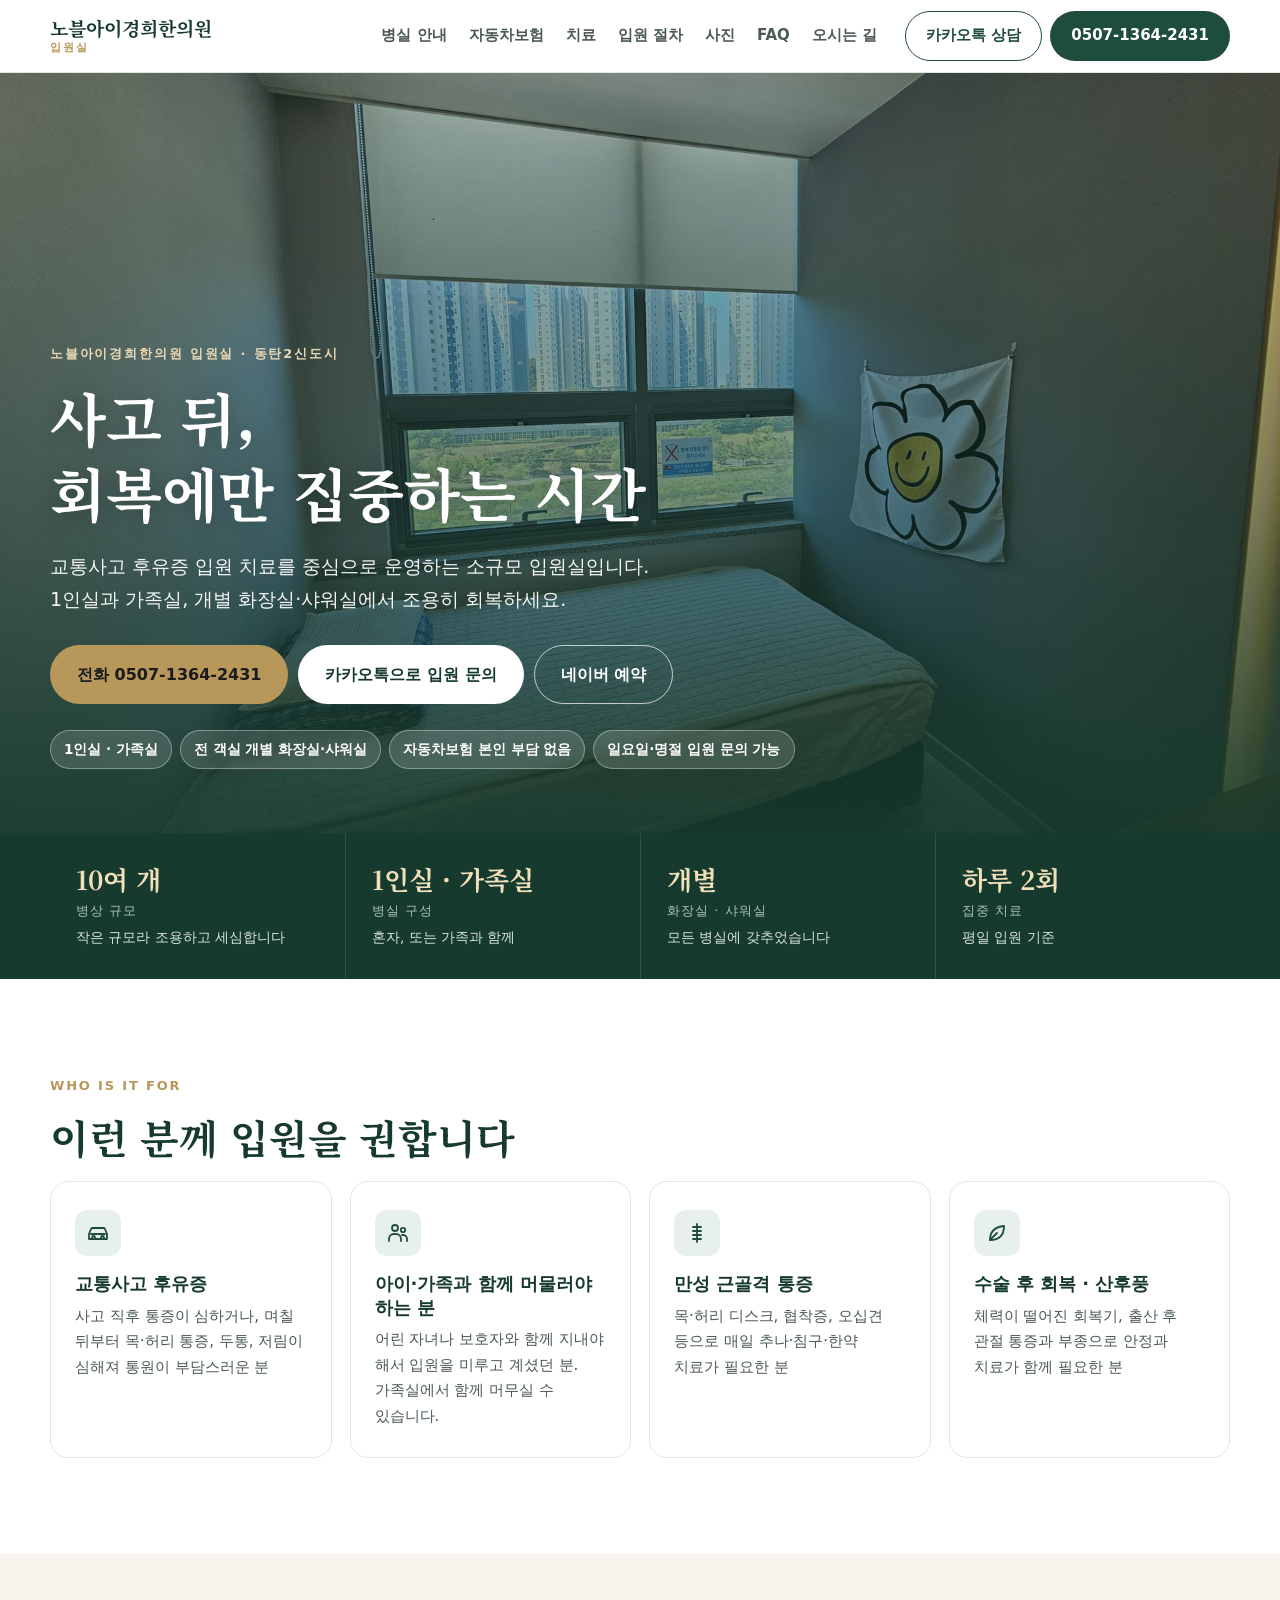
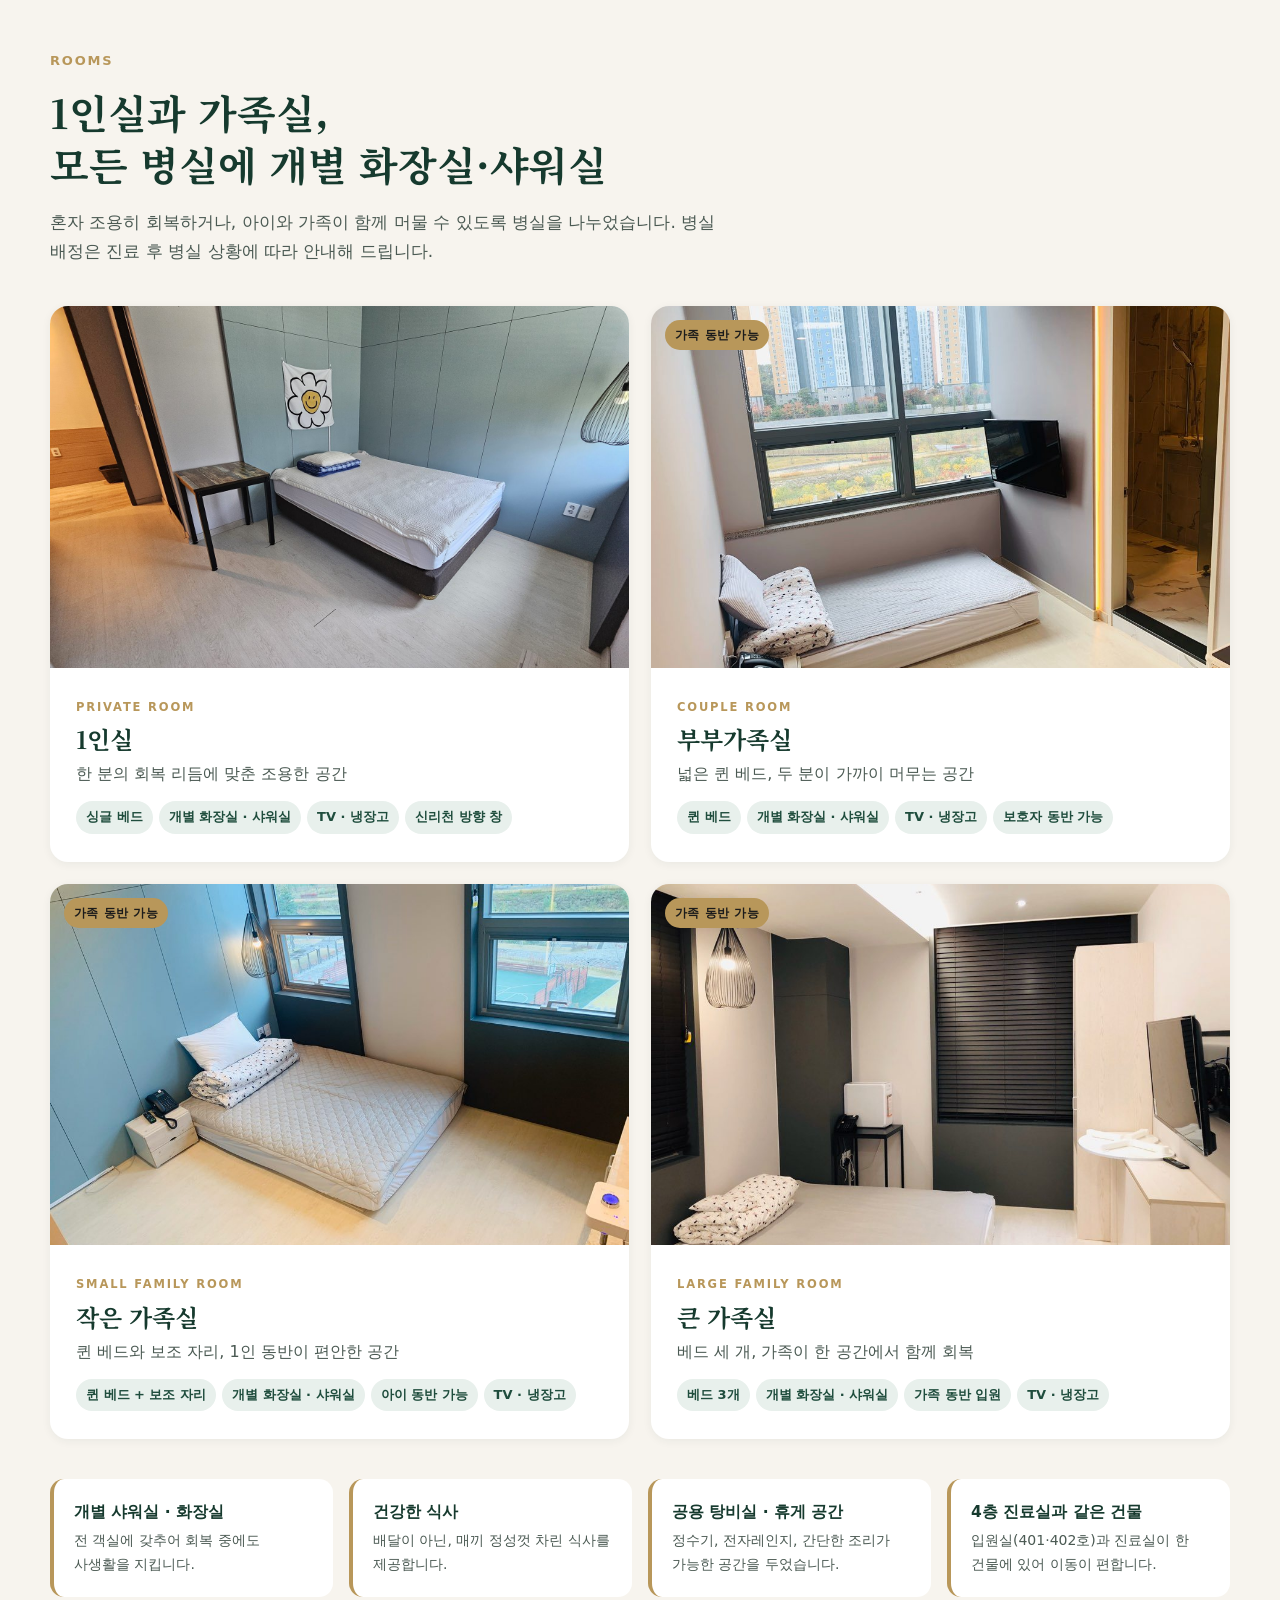
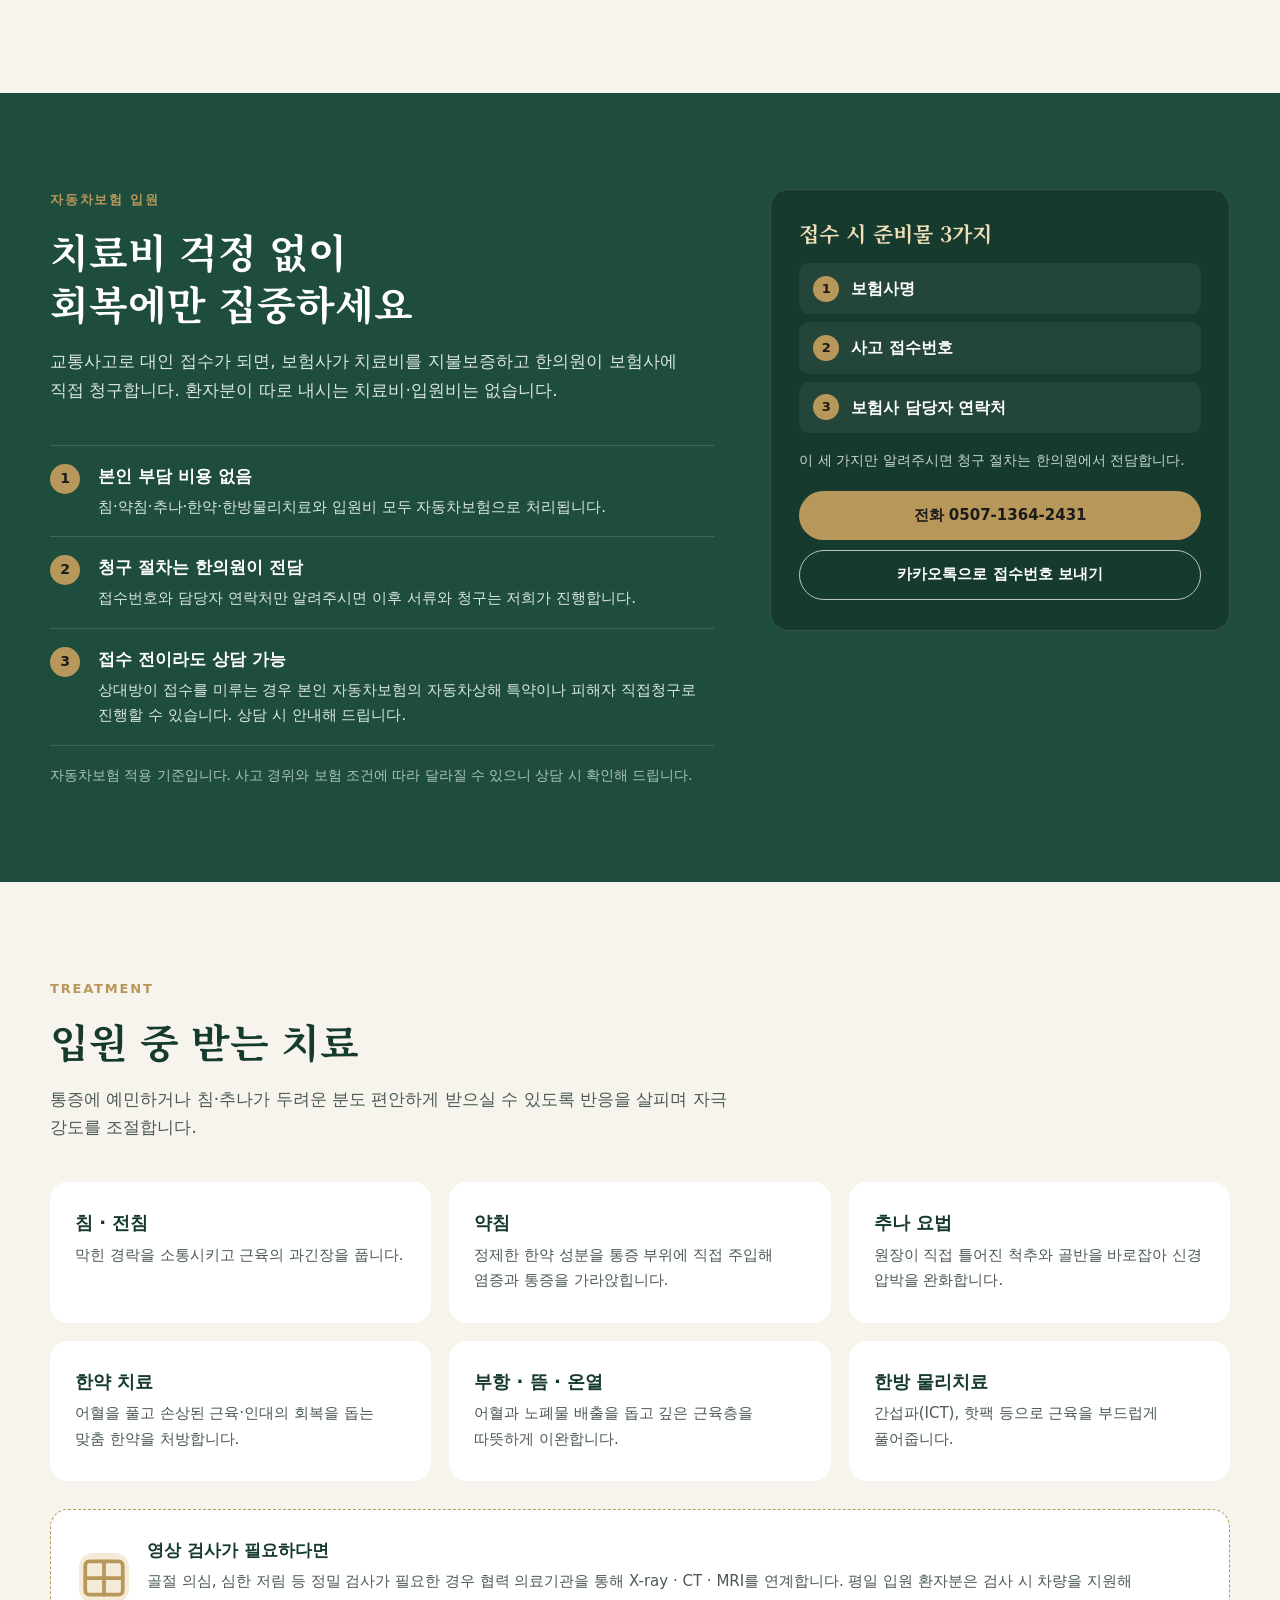
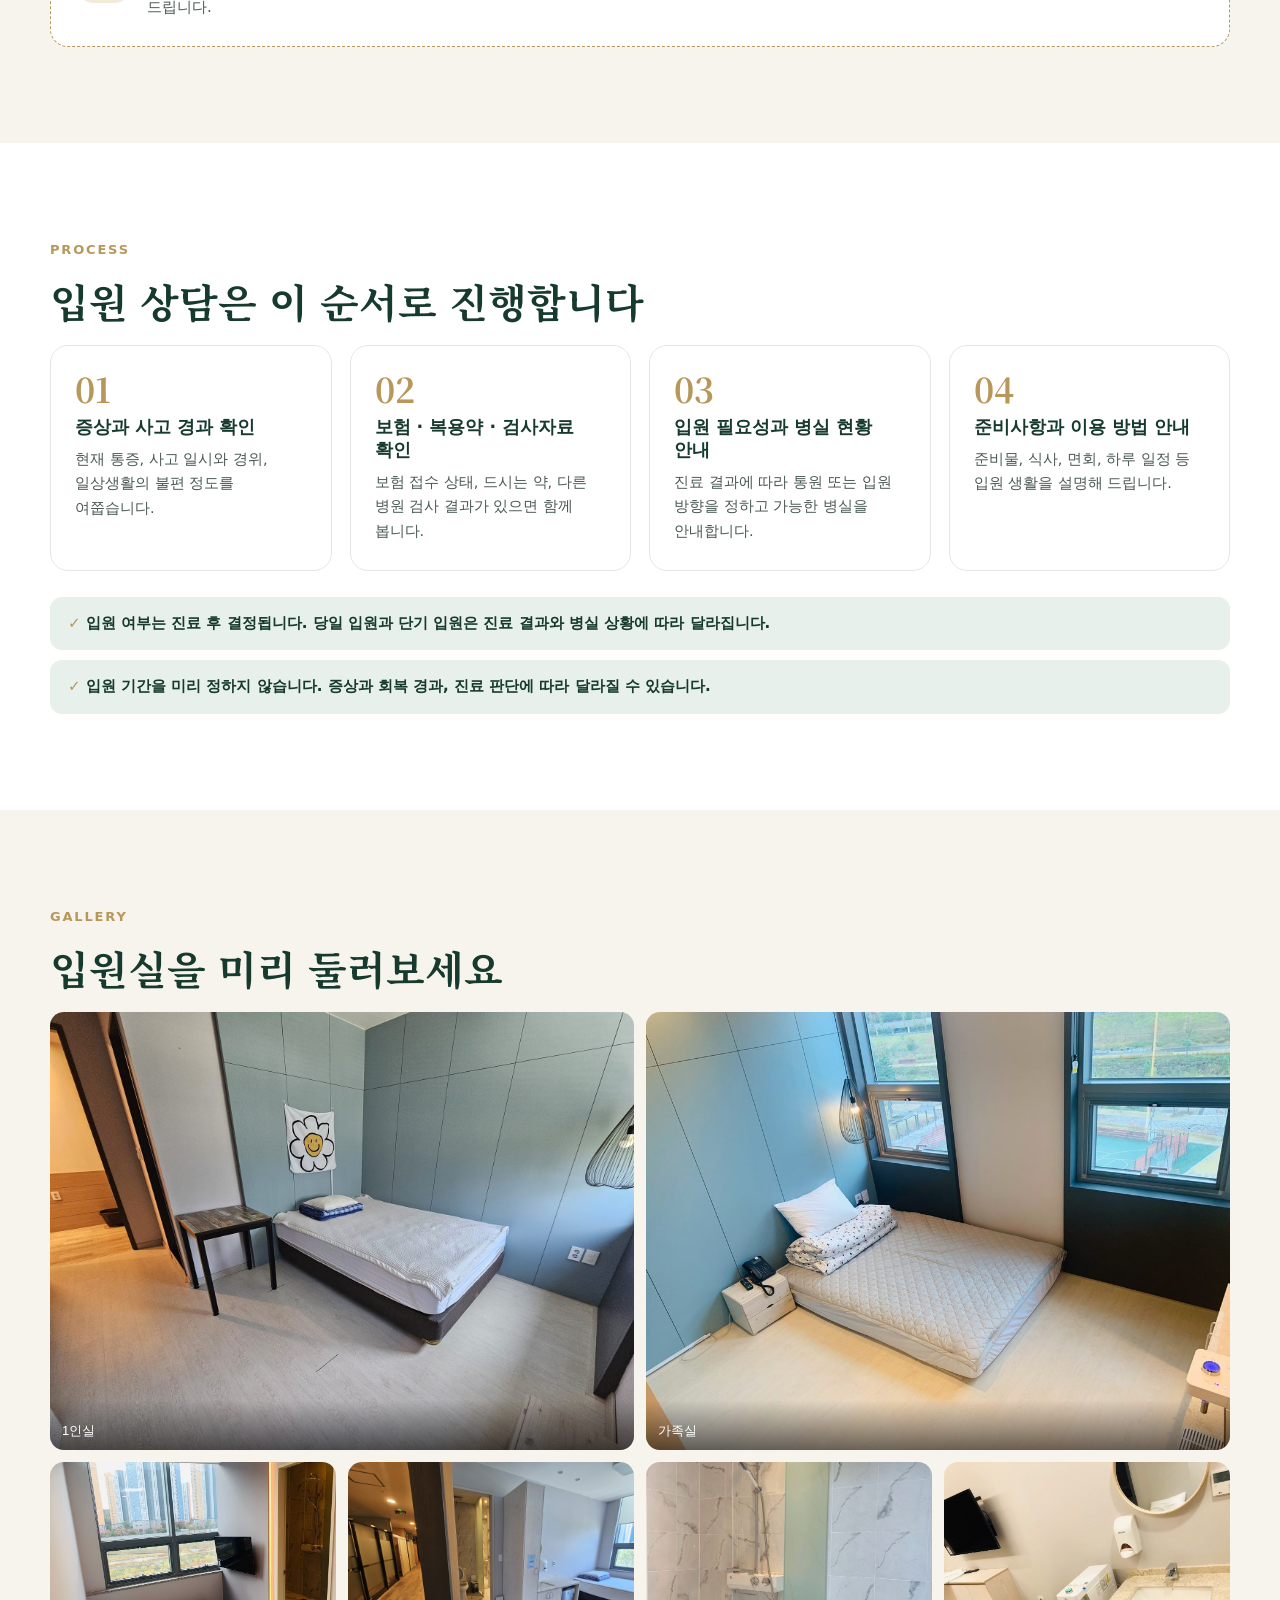
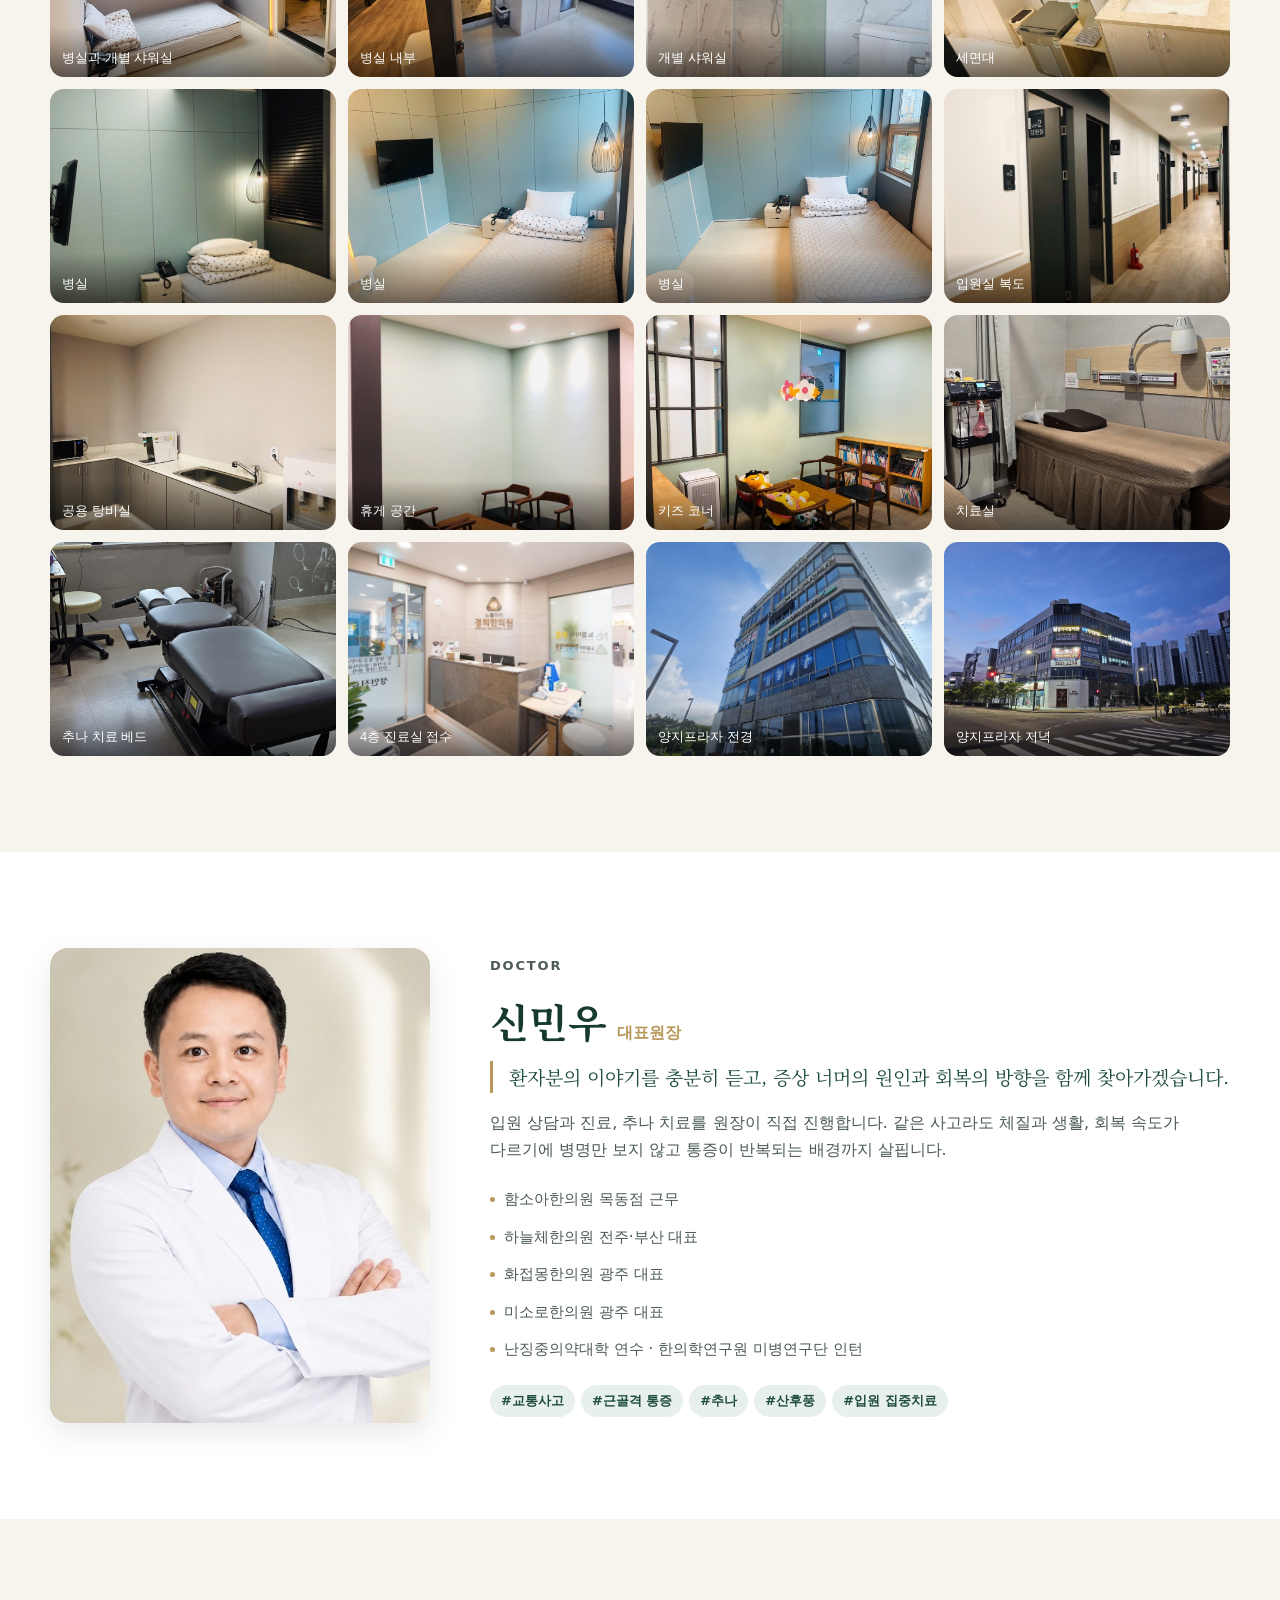
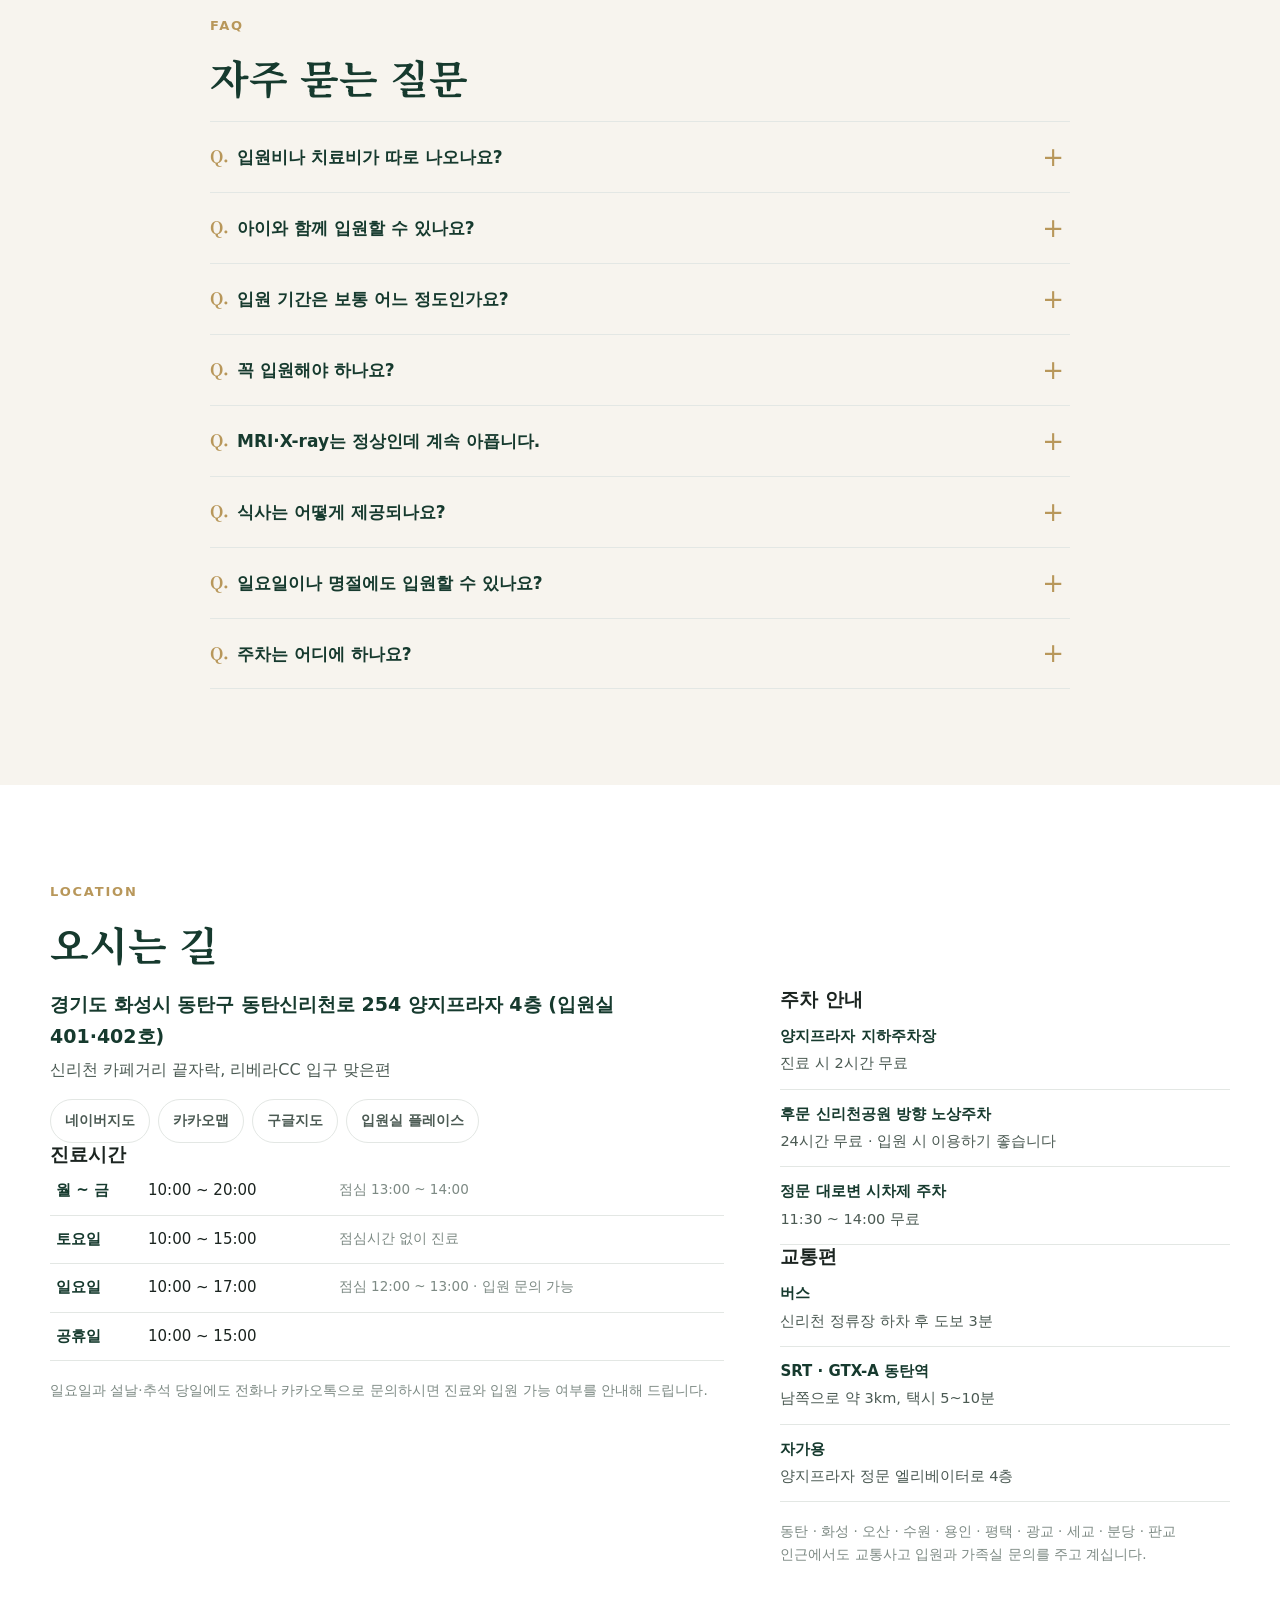
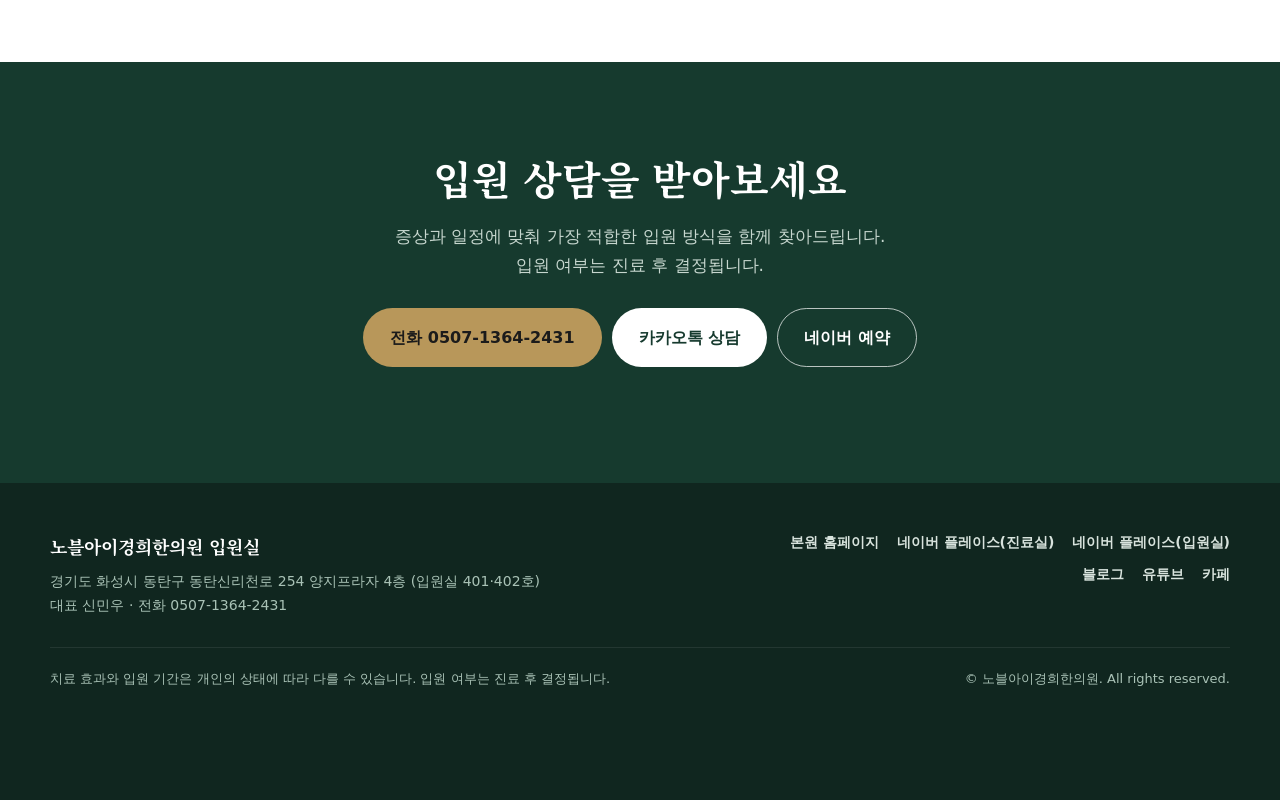
==== index.html @ 0484be7b "노블아이경희한의원 입원실 홈페이지 초안" ====
<!DOCTYPE html>
<html lang="ko">
<head>
  <meta charset="UTF-8">
  <meta name="viewport" content="width=device-width, initial-scale=1.0, viewport-fit=cover">
  <title>노블아이경희한의원 입원실 | 동탄 교통사고 입원 · 1인실 가족실</title>
  <meta name="description" content="동탄 노블아이경희한의원 입원실. 1인실·가족실, 개별 화장실·샤워실. 교통사고 후유증 입원 치료, 자동차보험 지불보증으로 본인 부담 없이 회복에 집중하세요.">
  <meta name="theme-color" content="#1f4d3d">
  <meta property="og:type" content="website">
  <meta property="og:title" content="노블아이경희한의원 입원실 | 동탄 교통사고 입원">
  <meta property="og:description" content="1인실·가족실, 개별 화장실·샤워실. 교통사고 입원, 자동차보험으로 본인 부담 없이.">
  <meta property="og:image" content="images/hero.jpg">
  <meta property="og:locale" content="ko_KR">
  <link rel="icon" href="assets/favicon.svg" type="image/svg+xml">
  <link rel="preconnect" href="https://fonts.googleapis.com">
  <link rel="preconnect" href="https://fonts.gstatic.com" crossorigin>
  <link rel="stylesheet" href="https://cdn.jsdelivr.net/gh/orioncactus/pretendard@v1.3.9/dist/web/variable/pretendardvariable-dynamic-subset.min.css">
  <link rel="stylesheet" href="https://fonts.googleapis.com/css2?family=Noto+Serif+KR:wght@500;700&display=swap">
  <link rel="stylesheet" href="assets/style.css">
</head>
<body>

  <a class="skip" href="#main">본문으로 건너뛰기</a>

  <header class="site-header" id="siteHeader">
    <div class="wrap header-inner">
      <a href="#top" class="logo" id="logo"></a>
      <nav class="nav" id="nav" aria-label="주요 메뉴">
        <a href="#rooms">병실 안내</a>
        <a href="#insurance">자동차보험</a>
        <a href="#treatment">치료</a>
        <a href="#process">입원 절차</a>
        <a href="#gallery">사진</a>
        <a href="#faq">FAQ</a>
        <a href="#location">오시는 길</a>
      </nav>
      <div class="header-cta">
        <a class="btn btn-ghost" id="headerKakao" href="#" target="_blank" rel="noopener">카카오톡 상담</a>
        <a class="btn btn-primary" id="headerPhone" href="#"></a>
      </div>
      <button class="menu-toggle" id="menuToggle" aria-label="메뉴 열기" aria-expanded="false">
        <span></span><span></span><span></span>
      </button>
    </div>
  </header>

  <main id="main">

    <!-- 첫 화면 -->
    <section class="hero" id="top">
      <div class="hero-media"><img id="heroImg" src="" alt="노블아이경희한의원 입원실 병실"></div>
      <div class="wrap hero-inner">
        <p class="eyebrow light" id="heroEyebrow"></p>
        <h1 id="heroTitle"></h1>
        <p class="hero-sub" id="heroSub"></p>
        <div class="hero-actions">
          <a class="btn btn-gold btn-lg" id="heroPhone" href="#"></a>
          <a class="btn btn-light btn-lg" id="heroKakao" href="#" target="_blank" rel="noopener">카카오톡으로 입원 문의</a>
          <a class="btn btn-outline-light btn-lg" id="heroBooking" href="#" target="_blank" rel="noopener">네이버 예약</a>
        </div>
        <ul class="badges" id="heroBadges"></ul>
      </div>
    </section>

    <!-- 핵심 특징 -->
    <section class="stats">
      <div class="wrap stats-grid" id="stats"></div>
    </section>

    <!-- 이런 분께 -->
    <section class="section" id="who">
      <div class="wrap">
        <p class="eyebrow" id="whoEyebrow"></p>
        <h2 id="whoTitle"></h2>
        <div class="card-grid four" id="whoItems"></div>
      </div>
    </section>

    <!-- 병실 안내 -->
    <section class="section alt" id="rooms">
      <div class="wrap">
        <p class="eyebrow" id="roomsEyebrow"></p>
        <h2 id="roomsTitle"></h2>
        <p class="lead" id="roomsLead"></p>
        <div class="rooms-grid" id="roomsItems"></div>
        <div class="facility-grid" id="roomsFacilities"></div>
      </div>
    </section>

    <!-- 자동차보험 -->
    <section class="section insurance" id="insurance">
      <div class="wrap insurance-inner">
        <div class="insurance-text">
          <p class="eyebrow gold" id="insEyebrow"></p>
          <h2 id="insTitle"></h2>
          <p class="lead" id="insLead"></p>
          <ul class="points" id="insPoints"></ul>
          <p class="small-note" id="insNote"></p>
        </div>
        <aside class="prep-card">
          <h3 id="insPrepTitle"></h3>
          <ol id="insPrep"></ol>
          <p>이 세 가지만 알려주시면 청구 절차는 한의원에서 전담합니다.</p>
          <a class="btn btn-gold btn-block" id="insPhone" href="#"></a>
          <a class="btn btn-outline-light btn-block" id="insKakao" href="#" target="_blank" rel="noopener">카카오톡으로 접수번호 보내기</a>
        </aside>
      </div>
    </section>

    <!-- 건강보험 (content.js 에서 enabled: true 로 켜면 표시) -->
    <section class="section" id="health" hidden>
      <div class="wrap">
        <p class="eyebrow" id="healthEyebrow"></p>
        <h2 id="healthTitle"></h2>
        <p class="lead" id="healthLead"></p>
        <div class="card-grid three" id="healthPoints"></div>
        <p class="small-note" id="healthNote"></p>
      </div>
    </section>

    <!-- 치료 -->
    <section class="section alt" id="treatment">
      <div class="wrap">
        <p class="eyebrow" id="trEyebrow"></p>
        <h2 id="trTitle"></h2>
        <p class="lead" id="trLead"></p>
        <div class="card-grid three" id="trItems"></div>
        <div class="callout" id="trExtra"></div>
      </div>
    </section>

    <!-- 입원 절차 -->
    <section class="section" id="process">
      <div class="wrap">
        <p class="eyebrow" id="prEyebrow"></p>
        <h2 id="prTitle"></h2>
        <ol class="steps" id="prSteps"></ol>
        <div class="notes" id="prNotes"></div>
      </div>
    </section>

    <!-- 사진 -->
    <section class="section alt" id="gallery">
      <div class="wrap">
        <p class="eyebrow" id="gaEyebrow"></p>
        <h2 id="gaTitle"></h2>
        <div class="gallery" id="gaItems"></div>
      </div>
    </section>

    <!-- 의료진 -->
    <section class="section doctor" id="doctor">
      <div class="wrap doctor-inner">
        <div class="doctor-photo"><img id="docImg" src="" alt=""></div>
        <div class="doctor-text">
          <p class="eyebrow" id="docEyebrow"></p>
          <h2 id="docName"></h2>
          <blockquote id="docQuote"></blockquote>
          <p id="docDesc"></p>
          <ul class="career" id="docCareer"></ul>
          <ul class="tags" id="docTags"></ul>
        </div>
      </div>
    </section>

    <!-- FAQ -->
    <section class="section alt" id="faq">
      <div class="wrap narrow">
        <p class="eyebrow" id="faqEyebrow"></p>
        <h2 id="faqTitle"></h2>
        <div class="faq-list" id="faqItems"></div>
      </div>
    </section>

    <!-- 오시는 길 -->
    <section class="section" id="location">
      <div class="wrap">
        <p class="eyebrow" id="locEyebrow"></p>
        <h2 id="locTitle"></h2>
        <div class="location-grid">
          <div class="location-main">
            <p class="address" id="locAddress"></p>
            <p class="landmark" id="locLandmark"></p>
            <div class="map-links" id="locMapLinks"></div>
            <h3>진료시간</h3>
            <table class="hours" id="hoursTable"></table>
            <p class="small-note" id="hoursNotice"></p>
          </div>
          <div class="location-side">
            <h3>주차 안내</h3>
            <ul class="info-list" id="locParking"></ul>
            <h3>교통편</h3>
            <ul class="info-list" id="locTransit"></ul>
            <p class="small-note" id="locAreas"></p>
          </div>
        </div>
      </div>
    </section>

    <!-- 마지막 CTA -->
    <section class="final-cta">
      <div class="wrap">
        <h2>입원 상담을 받아보세요</h2>
        <p>증상과 일정에 맞춰 가장 적합한 입원 방식을 함께 찾아드립니다.<br>입원 여부는 진료 후 결정됩니다.</p>
        <div class="hero-actions center">
          <a class="btn btn-gold btn-lg" id="ctaPhone" href="#"></a>
          <a class="btn btn-light btn-lg" id="ctaKakao" href="#" target="_blank" rel="noopener">카카오톡 상담</a>
          <a class="btn btn-outline-light btn-lg" id="ctaBooking" href="#" target="_blank" rel="noopener">네이버 예약</a>
        </div>
      </div>
    </section>
  </main>

  <footer class="site-footer">
    <div class="wrap footer-grid">
      <div>
        <p class="footer-brand" id="footBrand"></p>
        <p id="footAddress"></p>
        <p id="footMeta"></p>
      </div>
      <div class="footer-links" id="footLinks"></div>
    </div>
    <div class="wrap footer-bottom">
      <p id="footDisclaimer"></p>
      <p id="footCopy"></p>
    </div>
  </footer>

  <!-- 모바일 하단 고정 버튼 -->
  <div class="sticky-bar" id="stickyBar">
    <a id="stickyPhone" href="#"><span>전화</span></a>
    <a id="stickyKakao" href="#" target="_blank" rel="noopener"><span>카카오톡</span></a>
    <a id="stickyBooking" href="#" target="_blank" rel="noopener"><span>네이버 예약</span></a>
  </div>

  <!-- 사진 크게 보기 -->
  <div class="lightbox" id="lightbox" hidden>
    <button class="lb-close" id="lbClose" aria-label="닫기">×</button>
    <button class="lb-prev" id="lbPrev" aria-label="이전">‹</button>
    <img id="lbImg" src="" alt="">
    <button class="lb-next" id="lbNext" aria-label="다음">›</button>
    <p class="lb-caption" id="lbCaption"></p>
  </div>

  <script src="content.js"></script>
  <script src="assets/app.js"></script>
</body>
</html>
---- assets/style.css ----
/* =====================================================================
   노블아이경희한의원 입원실 - 스타일
   색상만 바꾸고 싶으면 아래 :root 의 값만 고치면 됩니다.
   ===================================================================== */
:root {
  --green: #1f4d3d;
  --green-deep: #163a2e;
  --green-soft: #e8f0ec;
  --gold: #b8975a;
  --gold-soft: #f3ead8;
  --cream: #f7f4ee;
  --white: #ffffff;
  --ink: #1b2420;
  --ink-soft: #4b5a53;
  --ink-muted: #7d8a84;
  --line: #e3e7e4;
  --radius: 18px;
  --shadow: 0 10px 30px rgba(22, 58, 46, 0.10);
  --font-sans: "Pretendard Variable", Pretendard, -apple-system, BlinkMacSystemFont, system-ui, "Segoe UI", "Apple SD Gothic Neo", "Malgun Gothic", sans-serif;
  --font-serif: "Noto Serif KR", "Nanum Myeongjo", Georgia, serif;
  --wrap: 1180px;
  --header-h: 72px;
}

* { box-sizing: border-box; }
html { scroll-behavior: smooth; scroll-padding-top: calc(var(--header-h) + 12px); }
body {
  margin: 0;
  font-family: var(--font-sans);
  font-size: 16px;
  line-height: 1.7;
  color: var(--ink);
  background: var(--white);
  word-break: keep-all;
  -webkit-font-smoothing: antialiased;
}
img { max-width: 100%; display: block; }
a { color: inherit; text-decoration: none; }
ul, ol { margin: 0; padding: 0; list-style: none; }
h1, h2, h3 { margin: 0; line-height: 1.3; }
p { margin: 0; }
[hidden] { display: none !important; }

.wrap { width: min(var(--wrap), 100% - 40px); margin-inline: auto; }
.wrap.narrow { max-width: 860px; }
.skip { position: absolute; left: -9999px; }
.skip:focus { left: 16px; top: 16px; background: var(--gold); color: #000; padding: 8px 12px; z-index: 999; }

/* ---------- 공통 타이포 ---------- */
.eyebrow {
  font-size: 13px; letter-spacing: .14em; text-transform: uppercase;
  color: var(--gold); font-weight: 700; margin-bottom: 14px;
}
.eyebrow.light { color: #e9d8b4; }
.eyebrow.gold { color: var(--gold); }
h2 {
  font-family: var(--font-serif);
  font-size: clamp(26px, 3.4vw, 40px);
  font-weight: 700; color: var(--green-deep);
  white-space: pre-line; margin-bottom: 18px;
}
.lead { font-size: 17px; color: var(--ink-soft); max-width: 720px; margin-bottom: 40px; }
.small-note { font-size: 13.5px; color: var(--ink-muted); margin-top: 18px; }

/* ---------- 버튼 ---------- */
.btn {
  display: inline-flex; align-items: center; justify-content: center; gap: 8px;
  padding: 11px 20px; border-radius: 999px; font-weight: 700; font-size: 15px;
  border: 1.5px solid transparent; transition: transform .15s, background .15s, color .15s, border-color .15s;
  white-space: nowrap; cursor: pointer;
}
.btn:hover { transform: translateY(-1px); }
.btn-lg { padding: 15px 26px; font-size: 16px; }
.btn-block { width: 100%; margin-top: 10px; }
.btn-primary { background: var(--green); color: #fff; }
.btn-primary:hover { background: var(--green-deep); }
.btn-ghost { background: transparent; color: var(--green); border-color: var(--green); }
.btn-ghost:hover { background: var(--green-soft); }
.btn-gold { background: var(--gold); color: #1b1b1b; }
.btn-gold:hover { background: #c7a66b; }
.btn-light { background: #fff; color: var(--green-deep); }
.btn-light:hover { background: var(--cream); }
.btn-outline-light { background: transparent; color: #fff; border-color: rgba(255,255,255,.7); }
.btn-outline-light:hover { background: rgba(255,255,255,.12); }

/* ---------- 헤더 ---------- */
.site-header {
  position: sticky; top: 0; z-index: 50;
  background: rgba(255,255,255,.92); backdrop-filter: blur(10px);
  border-bottom: 1px solid var(--line);
}
.header-inner { height: var(--header-h); display: flex; align-items: center; gap: 28px; }
.logo { font-family: var(--font-serif); font-weight: 700; font-size: 19px; color: var(--green-deep); line-height: 1.1; }
.logo small { display: block; font-family: var(--font-sans); font-size: 11px; letter-spacing: .18em; color: var(--gold); font-weight: 700; margin-top: 3px; }
.nav { display: flex; gap: 22px; margin-left: auto; font-size: 15px; font-weight: 600; color: var(--ink-soft); }
.nav a:hover { color: var(--green); }
.header-cta { display: flex; gap: 8px; }
.menu-toggle { display: none; margin-left: auto; width: 44px; height: 44px; border: 0; background: none; flex-direction: column; justify-content: center; gap: 5px; cursor: pointer; }
.menu-toggle span { display: block; width: 24px; height: 2px; background: var(--green-deep); margin: 0 auto; transition: .2s; }

/* ---------- 첫 화면 ---------- */
.hero { position: relative; min-height: min(88vh, 760px); display: flex; align-items: flex-end; color: #fff; overflow: hidden; }
.hero-media { position: absolute; inset: 0; }
.hero-media img { width: 100%; height: 100%; object-fit: cover; object-position: center; }
.hero-media::after {
  content: ""; position: absolute; inset: 0;
  background: linear-gradient(180deg, rgba(22,58,46,.25) 0%, rgba(22,58,46,.55) 55%, rgba(22,58,46,.92) 100%);
}
.hero-inner { position: relative; padding: 120px 0 64px; max-width: 760px; margin-left: max(20px, (100% - var(--wrap)) / 2); }
.hero h1 {
  font-family: var(--font-serif); font-size: clamp(32px, 5.2vw, 58px); font-weight: 700;
  white-space: pre-line; margin-bottom: 20px; text-shadow: 0 2px 20px rgba(0,0,0,.25);
}
.hero-sub { font-size: clamp(16px, 1.6vw, 19px); white-space: pre-line; opacity: .95; max-width: 600px; margin-bottom: 30px; }
.hero-actions { display: flex; flex-wrap: wrap; gap: 10px; margin-bottom: 26px; }
.hero-actions.center { justify-content: center; margin-top: 28px; }
.badges { display: flex; flex-wrap: wrap; gap: 8px; }
.badges li {
  font-size: 13.5px; font-weight: 600; padding: 7px 13px; border-radius: 999px;
  background: rgba(255,255,255,.14); border: 1px solid rgba(255,255,255,.35); backdrop-filter: blur(4px);
}

/* ---------- 핵심 숫자 ---------- */
.stats { background: var(--green-deep); color: #fff; }
.stats-grid { display: grid; grid-template-columns: repeat(4, 1fr); }
.stat { padding: 30px 26px; border-left: 1px solid rgba(255,255,255,.12); }
.stat:first-child { border-left: 0; }
.stat b { display: block; font-family: var(--font-serif); font-size: 26px; color: #f0dfb9; line-height: 1.2; }
.stat span { display: block; font-size: 13px; letter-spacing: .08em; color: #a9c2b6; margin-top: 6px; }
.stat small { display: block; font-size: 13.5px; color: #d8e3dd; margin-top: 4px; }

/* ---------- 섹션 ---------- */
.section { padding: 96px 0; }
.section.alt { background: var(--cream); }

.card-grid { display: grid; gap: 18px; }
.card-grid.four { grid-template-columns: repeat(4, 1fr); }
.card-grid.three { grid-template-columns: repeat(3, 1fr); }
.card {
  background: #fff; border: 1px solid var(--line); border-radius: var(--radius);
  padding: 28px 24px; transition: box-shadow .2s, transform .2s;
}
.card:hover { box-shadow: var(--shadow); transform: translateY(-2px); }
.card .icon { width: 46px; height: 46px; border-radius: 12px; background: var(--green-soft); color: var(--green); display: grid; place-items: center; margin-bottom: 16px; }
.card .icon svg { width: 24px; height: 24px; }
.card h3 { font-size: 18px; color: var(--green-deep); margin-bottom: 8px; }
.card p { font-size: 15px; color: var(--ink-soft); }
.section.alt .card { border-color: transparent; }

/* ---------- 병실 ---------- */
.rooms-grid { display: grid; grid-template-columns: repeat(2, 1fr); gap: 22px; margin-bottom: 40px; }
.room { background: #fff; border-radius: var(--radius); overflow: hidden; box-shadow: 0 2px 10px rgba(22,58,46,.06); display: grid; grid-template-rows: auto 1fr; position: relative; }
.room img { width: 100%; aspect-ratio: 16 / 10; object-fit: cover; }
.room-body { padding: 24px 26px 28px; }
.room .en { font-size: 11.5px; letter-spacing: .16em; color: var(--gold); font-weight: 700; }
.room h3 { font-family: var(--font-serif); font-size: 24px; color: var(--green-deep); margin: 4px 0 6px; }
.room .summary { color: var(--ink-soft); margin-bottom: 14px; }
.room .features { display: flex; flex-wrap: wrap; gap: 6px; }
.room .features li { font-size: 13px; background: var(--green-soft); color: var(--green); padding: 5px 10px; border-radius: 999px; font-weight: 600; }
.room .tag-family { position: absolute; top: 14px; left: 14px; background: var(--gold); color: #1b1b1b; font-size: 12px; font-weight: 800; padding: 5px 10px; border-radius: 999px; letter-spacing: .04em; }
.facility-grid { display: grid; grid-template-columns: repeat(4, 1fr); gap: 16px; }
.facility { background: #fff; border-radius: 14px; padding: 20px 20px; border-left: 4px solid var(--gold); }
.facility h4 { margin: 0 0 4px; font-size: 15.5px; color: var(--green-deep); }
.facility p { font-size: 14px; color: var(--ink-soft); }

/* ---------- 자동차보험 ---------- */
.insurance { background: var(--green); color: #fff; }
.insurance h2 { color: #fff; }
.insurance .lead { color: #d9e6df; }
.insurance-inner { display: grid; grid-template-columns: 1.3fr .9fr; gap: 56px; align-items: start; }
.points li { display: grid; grid-template-columns: 34px 1fr; gap: 14px; padding: 16px 0; border-top: 1px solid rgba(255,255,255,.14); }
.points li:last-child { border-bottom: 1px solid rgba(255,255,255,.14); }
.points .num { width: 30px; height: 30px; border-radius: 50%; background: var(--gold); color: #1b1b1b; font-weight: 800; display: grid; place-items: center; font-size: 14px; margin-top: 2px; }
.points h4 { margin: 0 0 4px; font-size: 17px; }
.points p { font-size: 15px; color: #d9e6df; }
.insurance .small-note { color: #a9c2b6; }
.prep-card { background: var(--green-deep); border: 1px solid rgba(255,255,255,.12); border-radius: var(--radius); padding: 30px 28px; position: sticky; top: calc(var(--header-h) + 20px); }
.prep-card h3 { font-family: var(--font-serif); font-size: 21px; color: #f0dfb9; margin-bottom: 16px; }
.prep-card ol { counter-reset: p; margin-bottom: 16px; }
.prep-card ol li { counter-increment: p; display: flex; align-items: center; gap: 12px; padding: 12px 14px; background: rgba(255,255,255,.06); border-radius: 10px; margin-bottom: 8px; font-weight: 600; }
.prep-card ol li::before { content: counter(p); width: 26px; height: 26px; border-radius: 50%; background: var(--gold); color: #1b1b1b; display: grid; place-items: center; font-size: 13px; font-weight: 800; flex: none; }
.prep-card > p { font-size: 14px; color: #c6d6ce; margin-bottom: 8px; }

/* ---------- 치료 ---------- */
.callout { margin-top: 28px; background: #fff; border-radius: var(--radius); padding: 26px 28px; display: grid; grid-template-columns: auto 1fr; gap: 18px; align-items: center; border: 1px dashed var(--gold); }
.callout .icon { width: 50px; height: 50px; border-radius: 14px; background: var(--gold-soft); color: var(--gold); display: grid; place-items: center; }
.callout h4 { margin: 0 0 4px; font-size: 17px; color: var(--green-deep); }
.callout p { font-size: 15px; color: var(--ink-soft); }

/* ---------- 절차 ---------- */
.steps { display: grid; grid-template-columns: repeat(4, 1fr); gap: 18px; counter-reset: s; margin-top: 12px; }
.steps li { counter-increment: s; background: #fff; border: 1px solid var(--line); border-radius: var(--radius); padding: 26px 24px; position: relative; }
.steps li::before { content: counter(s, decimal-leading-zero); font-family: var(--font-serif); font-size: 34px; color: var(--gold); font-weight: 700; display: block; margin-bottom: 10px; line-height: 1; }
.steps h3 { font-size: 17.5px; color: var(--green-deep); margin-bottom: 8px; }
.steps p { font-size: 14.5px; color: var(--ink-soft); }
.notes { margin-top: 26px; display: grid; gap: 10px; }
.notes p { background: var(--green-soft); color: var(--green-deep); padding: 14px 18px; border-radius: 12px; font-size: 15px; font-weight: 600; }
.notes p::before { content: "✓ "; color: var(--gold); font-weight: 800; }

/* ---------- 사진 ---------- */
.gallery { display: grid; grid-template-columns: repeat(4, 1fr); gap: 12px; }
.gallery button { border: 0; padding: 0; background: none; cursor: pointer; border-radius: 14px; overflow: hidden; position: relative; aspect-ratio: 4 / 3; }
.gallery img { width: 100%; height: 100%; object-fit: cover; transition: transform .3s; }
.gallery button:hover img { transform: scale(1.04); }
.gallery figcaption { position: absolute; left: 0; right: 0; bottom: 0; padding: 22px 12px 10px; font-size: 13px; color: #fff; text-align: left; background: linear-gradient(transparent, rgba(0,0,0,.55)); }
.gallery button:nth-child(1), .gallery button:nth-child(2) { grid-column: span 2; grid-row: span 2; aspect-ratio: auto; }

/* ---------- 의료진 ---------- */
.doctor-inner { display: grid; grid-template-columns: 380px 1fr; gap: 60px; align-items: center; }
.doctor-photo img { border-radius: var(--radius); aspect-ratio: 4 / 5; object-fit: cover; width: 100%; box-shadow: var(--shadow); }
.doctor h2 { margin-bottom: 14px; }
.doctor h2 small { font-family: var(--font-sans); font-size: 16px; color: var(--gold); font-weight: 700; margin-left: 10px; }
.doctor blockquote { margin: 0 0 16px; font-family: var(--font-serif); font-size: 19px; color: var(--green); border-left: 3px solid var(--gold); padding-left: 16px; }
.doctor p { color: var(--ink-soft); margin-bottom: 18px; }
.career li { font-size: 15px; color: var(--ink-soft); padding: 6px 0 6px 14px; position: relative; }
.career li::before { content: ""; position: absolute; left: 0; top: 16px; width: 5px; height: 5px; border-radius: 50%; background: var(--gold); }
.tags { display: flex; flex-wrap: wrap; gap: 6px; margin-top: 16px; }
.tags li { font-size: 13px; color: var(--green); background: var(--green-soft); padding: 5px 11px; border-radius: 999px; font-weight: 600; }

/* ---------- FAQ ---------- */
.faq-list { border-top: 1px solid var(--line); }
.faq-item { border-bottom: 1px solid var(--line); }
.faq-item button { width: 100%; text-align: left; background: none; border: 0; padding: 20px 44px 20px 0; font: inherit; font-weight: 700; font-size: 17px; color: var(--green-deep); cursor: pointer; position: relative; }
.faq-item button::before { content: "Q."; color: var(--gold); margin-right: 8px; font-family: var(--font-serif); }
.faq-item button::after { content: "+"; position: absolute; right: 6px; top: 50%; transform: translateY(-50%); font-size: 26px; font-weight: 300; color: var(--gold); transition: transform .2s; }
.faq-item.open button::after { transform: translateY(-50%) rotate(45deg); }
.faq-answer { display: none; padding: 0 0 22px; color: var(--ink-soft); font-size: 15.5px; }
.faq-item.open .faq-answer { display: block; }

/* ---------- 오시는 길 ---------- */
.location-grid { display: grid; grid-template-columns: 1.2fr .8fr; gap: 56px; }
.location h3 { font-size: 17px; color: var(--green-deep); margin: 28px 0 12px; }
.address { font-size: 19px; font-weight: 700; color: var(--green-deep); }
.landmark { color: var(--ink-soft); margin-top: 4px; }
.map-links { display: flex; flex-wrap: wrap; gap: 8px; margin-top: 16px; }
.map-links a { font-size: 14px; padding: 9px 14px; border-radius: 999px; border: 1.5px solid var(--line); font-weight: 600; color: var(--ink-soft); }
.map-links a:hover { border-color: var(--green); color: var(--green); }
.hours { width: 100%; border-collapse: collapse; font-size: 15px; }
.hours td { padding: 11px 6px; border-bottom: 1px solid var(--line); vertical-align: top; }
.hours td:first-child { font-weight: 700; color: var(--green-deep); width: 92px; }
.hours td:last-child { color: var(--ink-muted); font-size: 13.5px; }
.info-list li { padding: 12px 0; border-bottom: 1px solid var(--line); }
.info-list b { display: block; color: var(--green-deep); font-size: 15px; }
.info-list span { color: var(--ink-soft); font-size: 14.5px; }

/* ---------- 마지막 CTA ---------- */
.final-cta { background: var(--green-deep); color: #fff; text-align: center; padding: 90px 0; }
.final-cta h2 { color: #fff; }
.final-cta p { color: #c6d6ce; font-size: 17px; }

/* ---------- 푸터 ---------- */
.site-footer { background: #10261f; color: #a9c2b6; font-size: 14px; padding: 48px 0 110px; }
.footer-grid { display: grid; grid-template-columns: 1.4fr 1fr; gap: 30px; }
.footer-brand { font-family: var(--font-serif); color: #fff; font-size: 18px; font-weight: 700; margin-bottom: 8px; }
.footer-links { display: flex; flex-wrap: wrap; gap: 8px 18px; align-content: start; justify-content: flex-end; }
.footer-links a { color: #d8e3dd; font-weight: 600; }
.footer-links a:hover { color: var(--gold); }
.footer-bottom { border-top: 1px solid rgba(255,255,255,.08); margin-top: 30px; padding-top: 20px; font-size: 13px; display: flex; justify-content: space-between; gap: 20px; flex-wrap: wrap; }

/* ---------- 모바일 고정 버튼 ---------- */
.sticky-bar { display: none; position: fixed; left: 0; right: 0; bottom: 0; z-index: 60; background: var(--green-deep); padding-bottom: env(safe-area-inset-bottom, 0px); box-shadow: 0 -6px 20px rgba(0,0,0,.18); }
.sticky-bar a { flex: 1; text-align: center; color: #fff; font-weight: 700; font-size: 14px; padding: 15px 4px; border-left: 1px solid rgba(255,255,255,.1); }
.sticky-bar a:first-child { border-left: 0; background: var(--gold); color: #1b1b1b; }

/* ---------- 사진 크게 보기 ---------- */
.lightbox { position: fixed; inset: 0; z-index: 100; background: rgba(10,20,16,.94); display: grid; place-items: center; padding: 24px; }
.lightbox img { max-width: min(1200px, 100%); max-height: 82vh; object-fit: contain; border-radius: 10px; }
.lightbox button { position: absolute; background: rgba(255,255,255,.1); color: #fff; border: 0; width: 48px; height: 48px; border-radius: 50%; font-size: 30px; cursor: pointer; line-height: 1; }
.lightbox button:hover { background: rgba(255,255,255,.22); }
.lb-close { top: 18px; right: 18px; }
.lb-prev { left: 18px; top: 50%; transform: translateY(-50%); }
.lb-next { right: 18px; top: 50%; transform: translateY(-50%); }
.lb-caption { position: absolute; bottom: 24px; left: 0; right: 0; text-align: center; color: #d8e3dd; font-size: 15px; }

/* ---------- 반응형 ---------- */
@media (max-width: 1080px) {
  .card-grid.four, .steps, .facility-grid { grid-template-columns: repeat(2, 1fr); }
  .stats-grid { grid-template-columns: repeat(2, 1fr); }
  .stat { border-left: 0; border-top: 1px solid rgba(255,255,255,.12); }
  .stat:nth-child(-n+2) { border-top: 0; }
  .insurance-inner, .doctor-inner, .location-grid { grid-template-columns: 1fr; gap: 36px; }
  .prep-card { position: static; }
  .doctor-photo { max-width: 360px; }
  .gallery { grid-template-columns: repeat(3, 1fr); }
  .gallery button:nth-child(1), .gallery button:nth-child(2) { grid-column: span 3; grid-row: auto; aspect-ratio: 16 / 9; }
  .gallery button:nth-child(2) { grid-column: span 3; }
}
@media (max-width: 860px) {
  :root { --header-h: 62px; }
  .nav, .header-cta { display: none; }
  .menu-toggle { display: flex; }
  .nav.open { display: flex; position: fixed; top: var(--header-h); left: 0; right: 0; background: #fff; flex-direction: column; gap: 0; padding: 10px 20px 20px; border-bottom: 1px solid var(--line); box-shadow: var(--shadow); }
  .nav.open a { padding: 14px 4px; border-bottom: 1px solid var(--line); font-size: 16px; }
  .hero { min-height: min(82vh, 680px); }
  .hero-inner { padding: 90px 0 48px; margin-left: 20px; margin-right: 20px; }
  .section { padding: 64px 0; }
  .rooms-grid, .card-grid.three, .card-grid.four, .steps, .facility-grid { grid-template-columns: 1fr; }
  .callout { grid-template-columns: 1fr; }
  .gallery { grid-template-columns: repeat(2, 1fr); gap: 8px; }
  .gallery button:nth-child(1), .gallery button:nth-child(2) { grid-column: span 2; }
  .footer-grid { grid-template-columns: 1fr; }
  .footer-links { justify-content: flex-start; }
  .sticky-bar { display: flex; }
  .final-cta { padding: 64px 0; }
  .lb-prev, .lb-next { display: none; }
}
@media (max-width: 480px) {
  .btn-lg { width: 100%; }
  .hero-actions { flex-direction: column; }
  .stats-grid { grid-template-columns: 1fr; }
  .stat { border-top: 1px solid rgba(255,255,255,.12) !important; padding: 20px 4px; }
  .stat:first-child { border-top: 0 !important; }
}
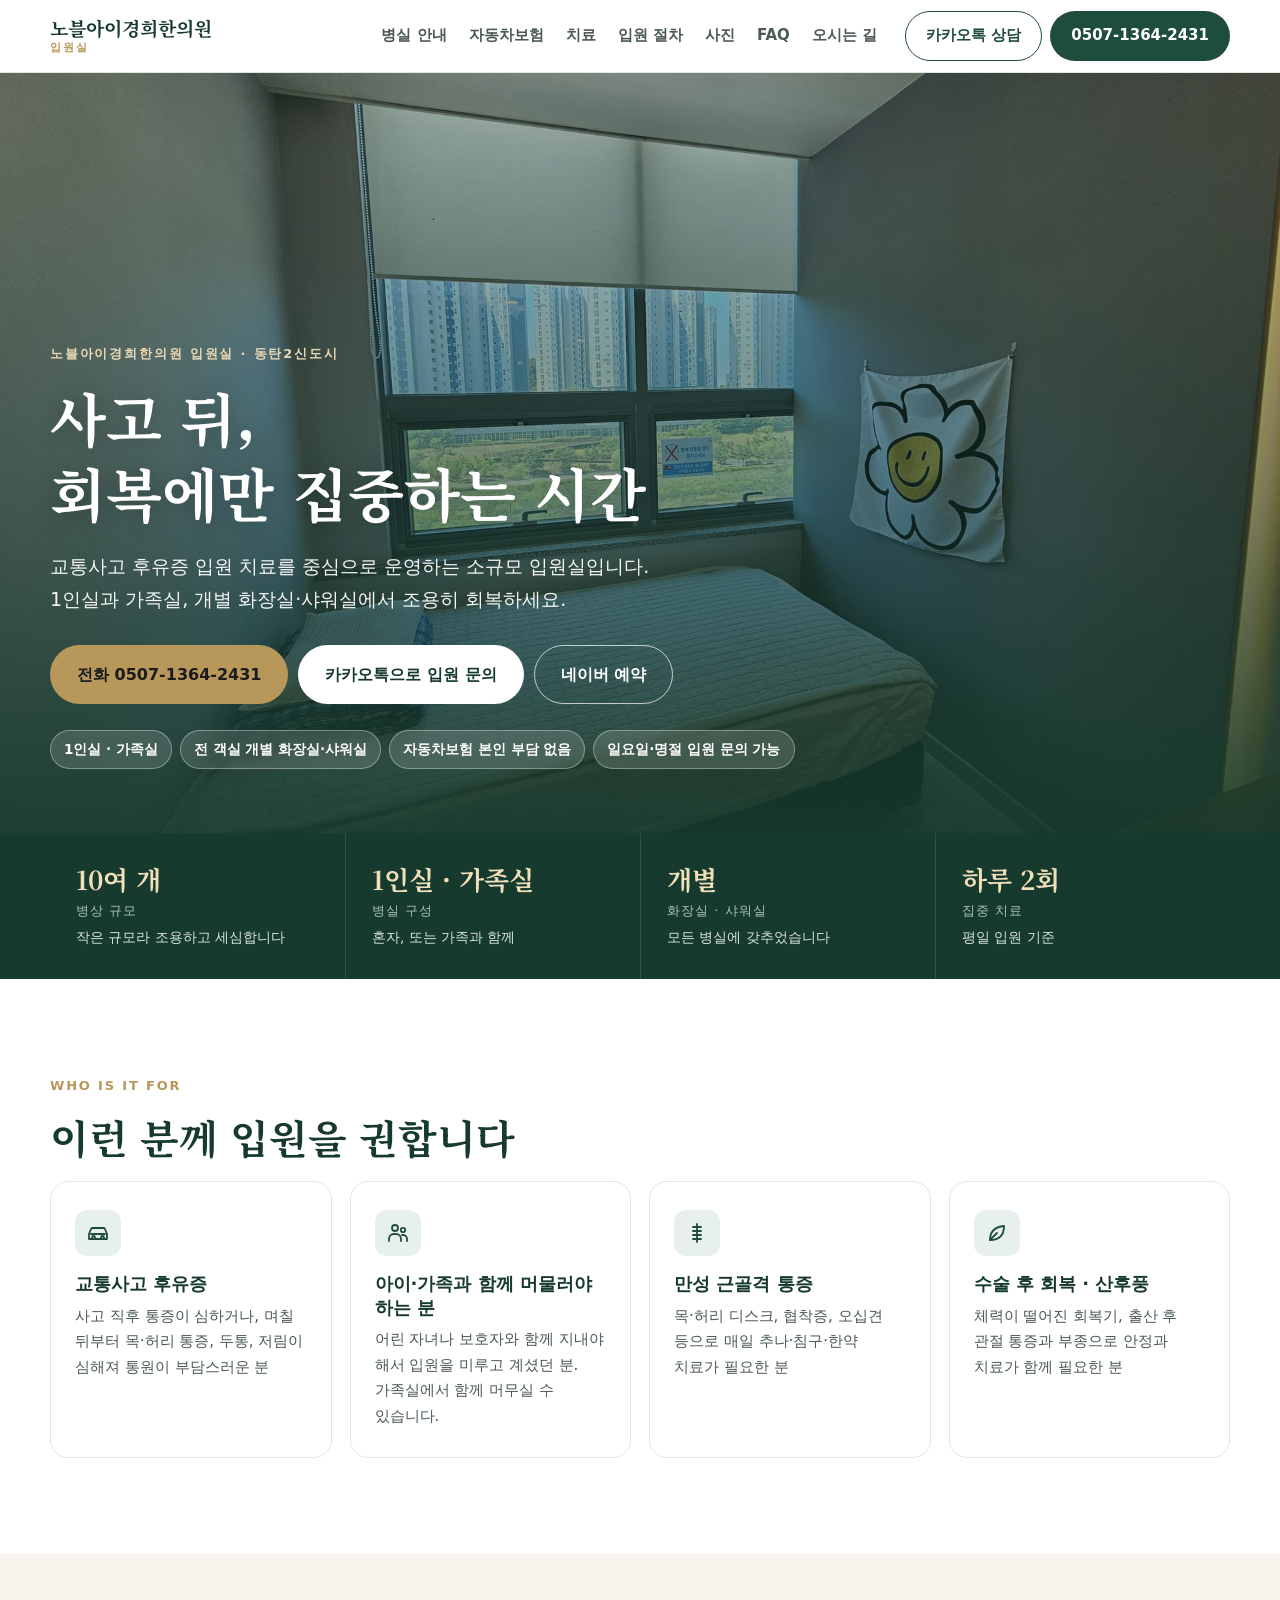
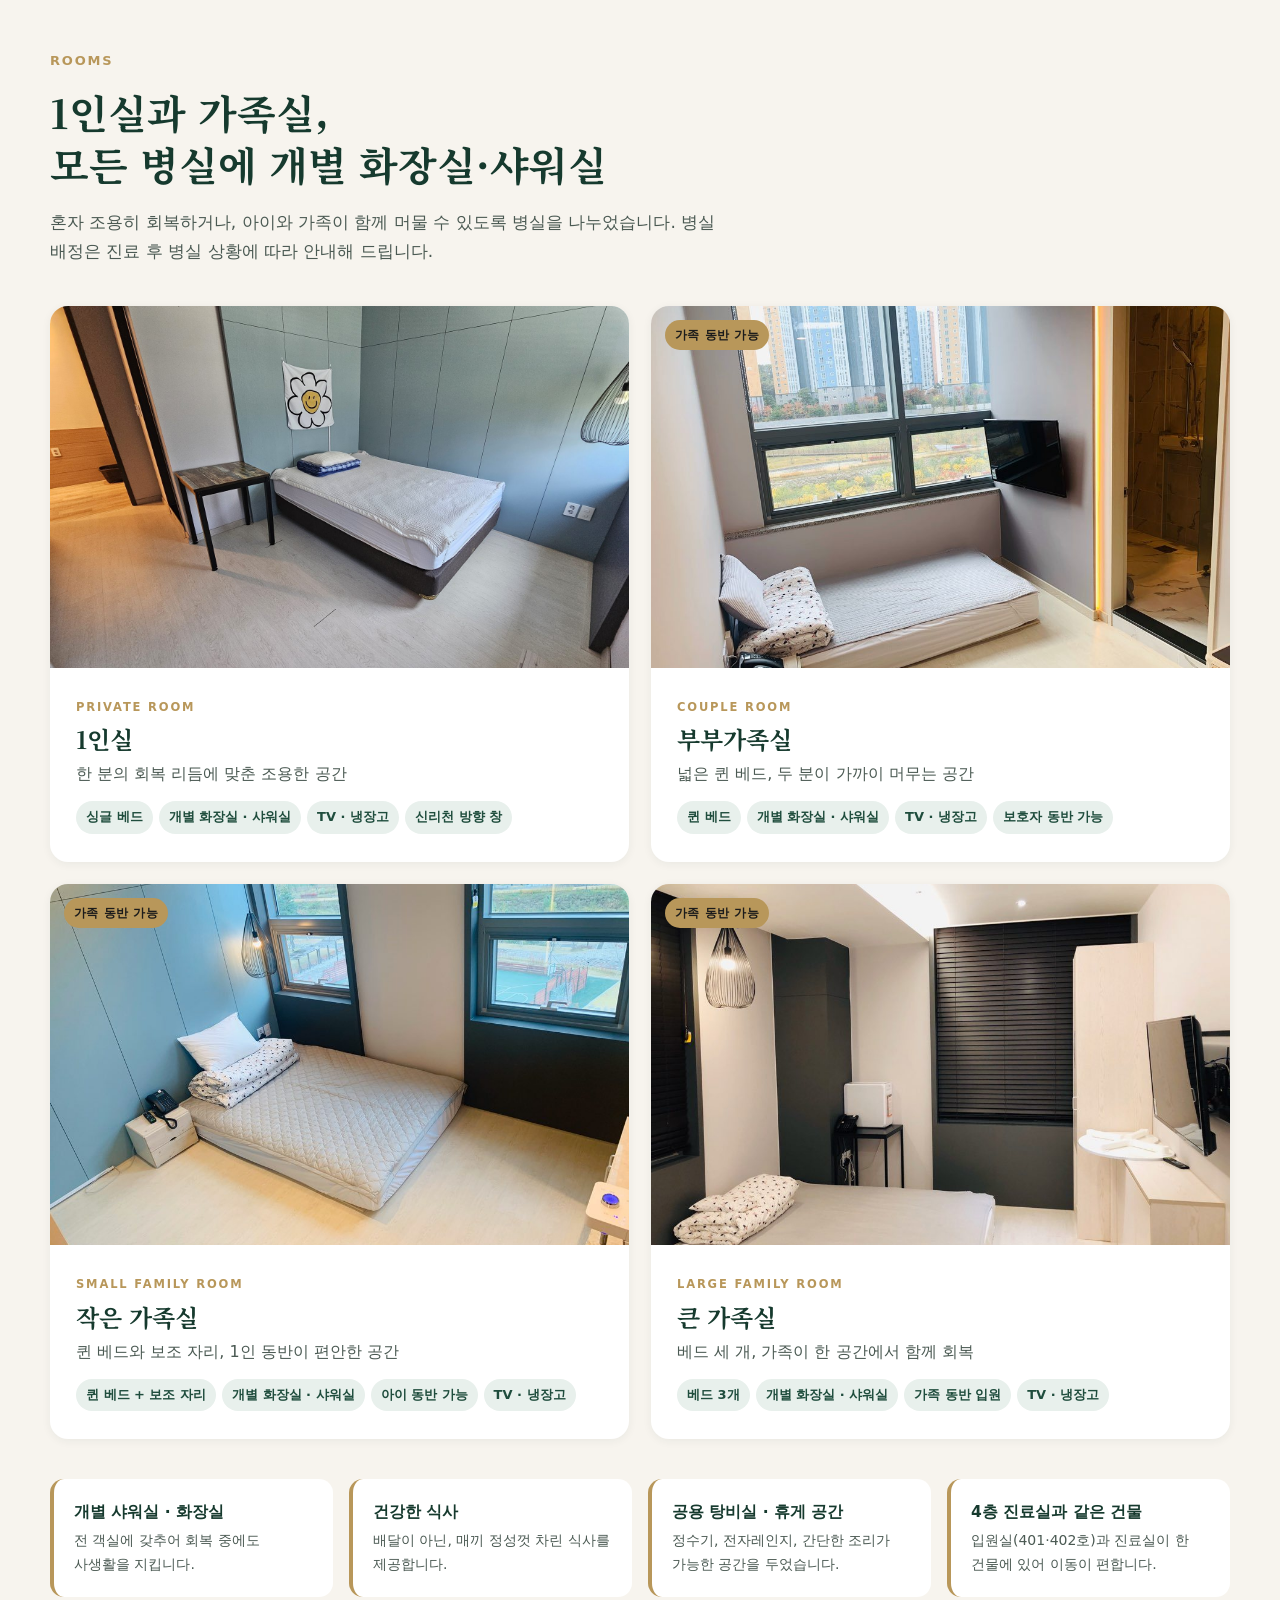
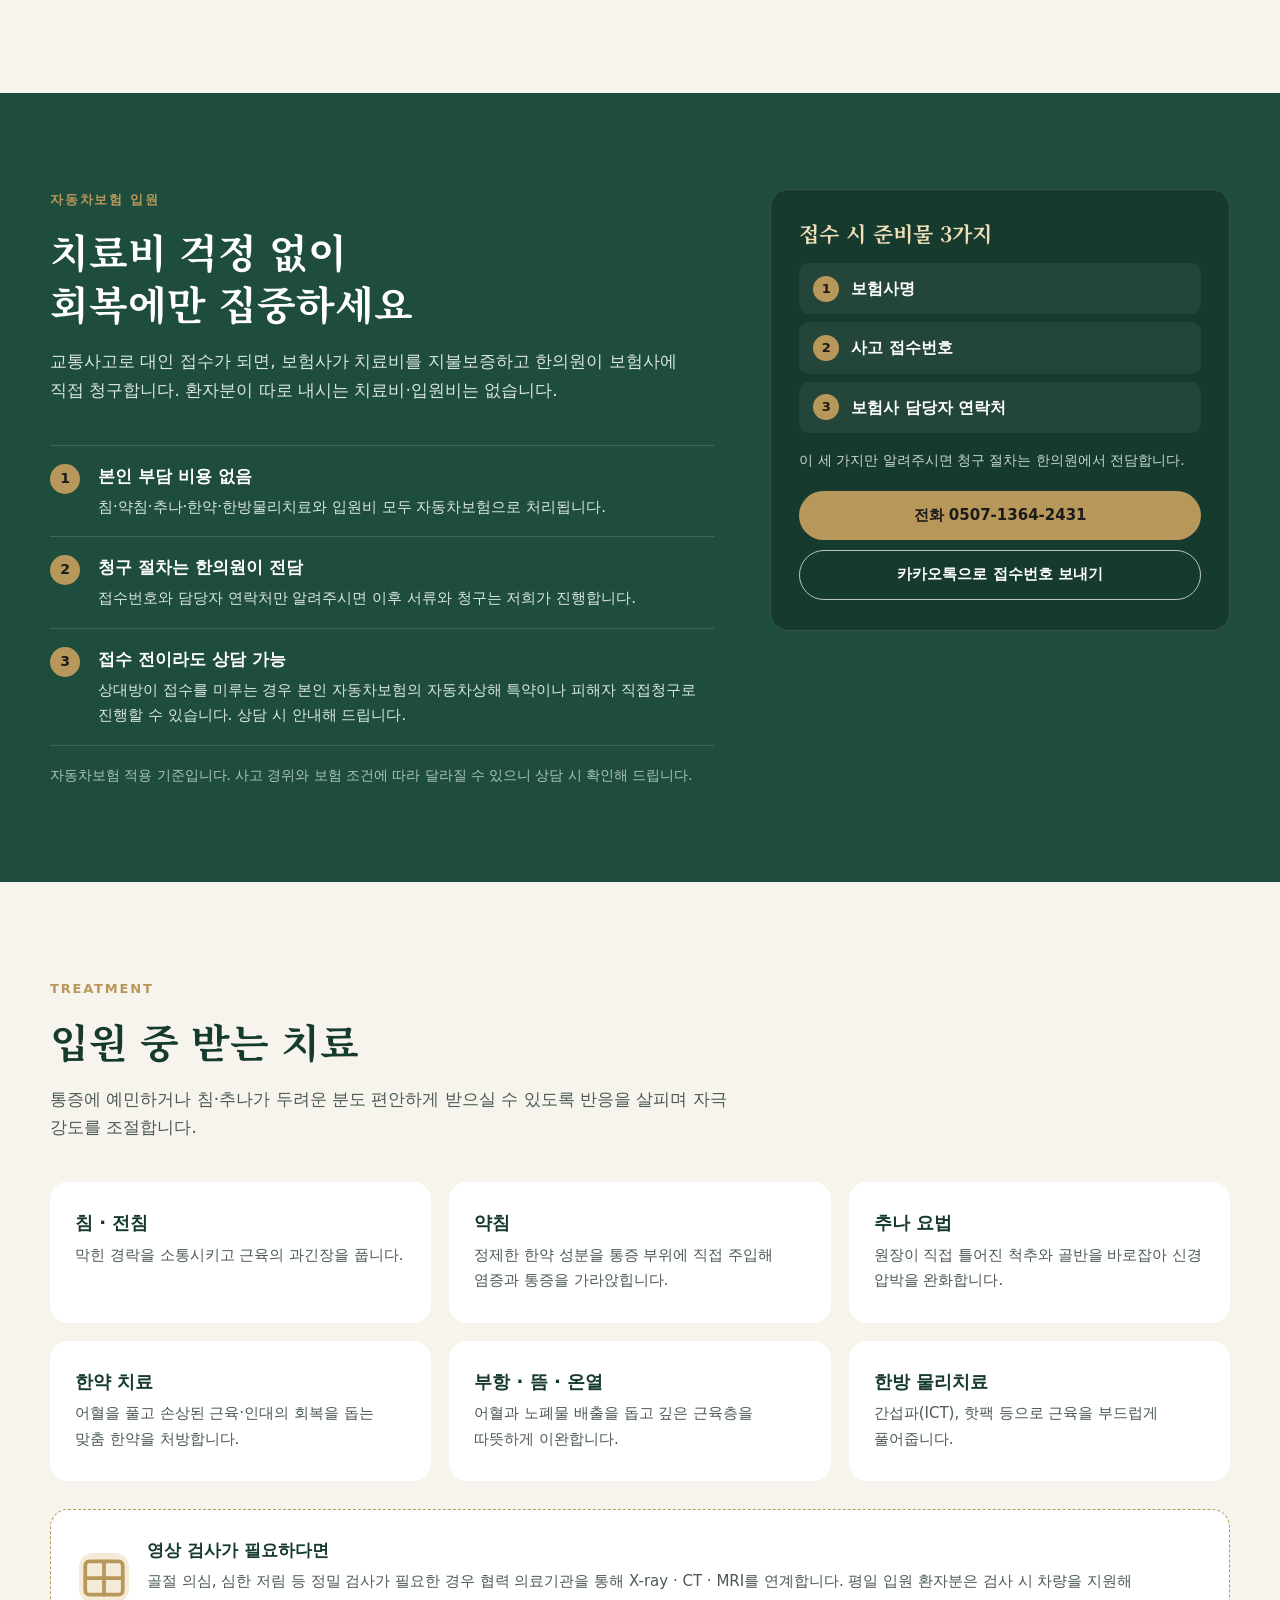
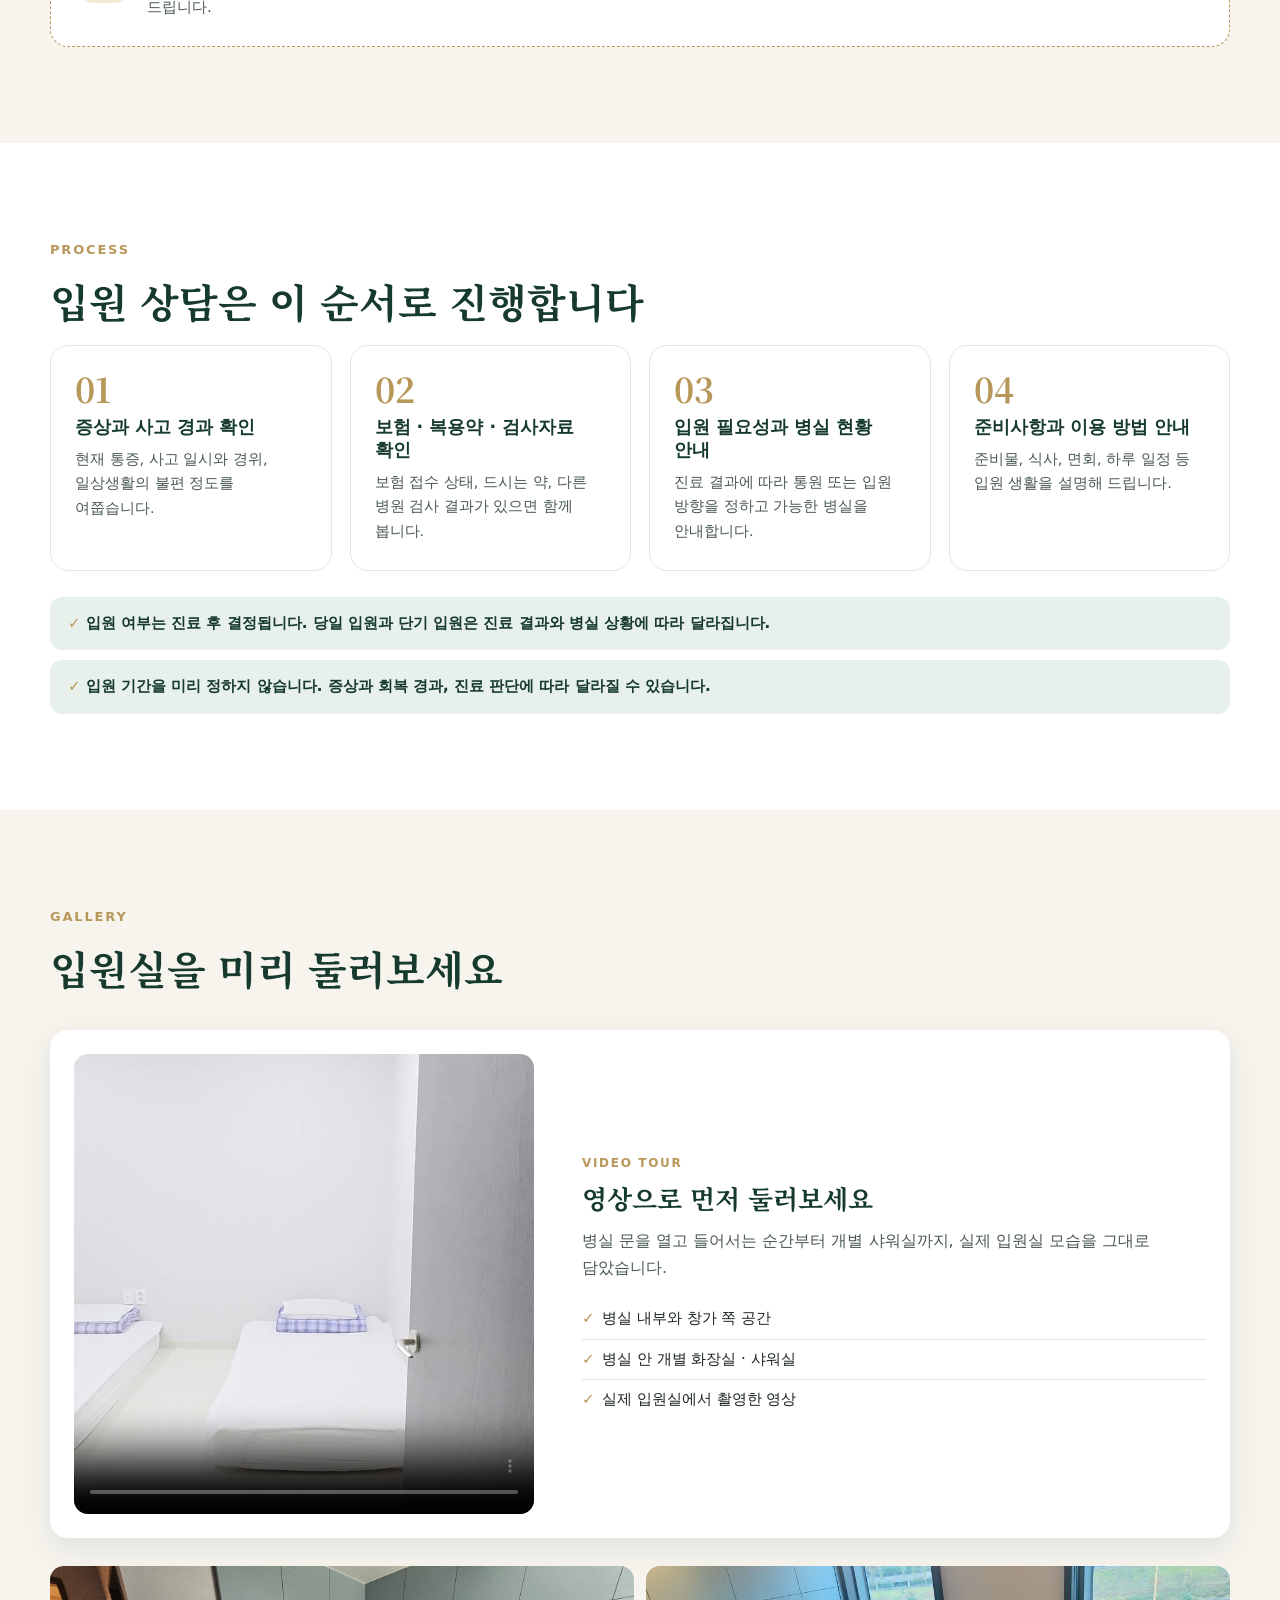
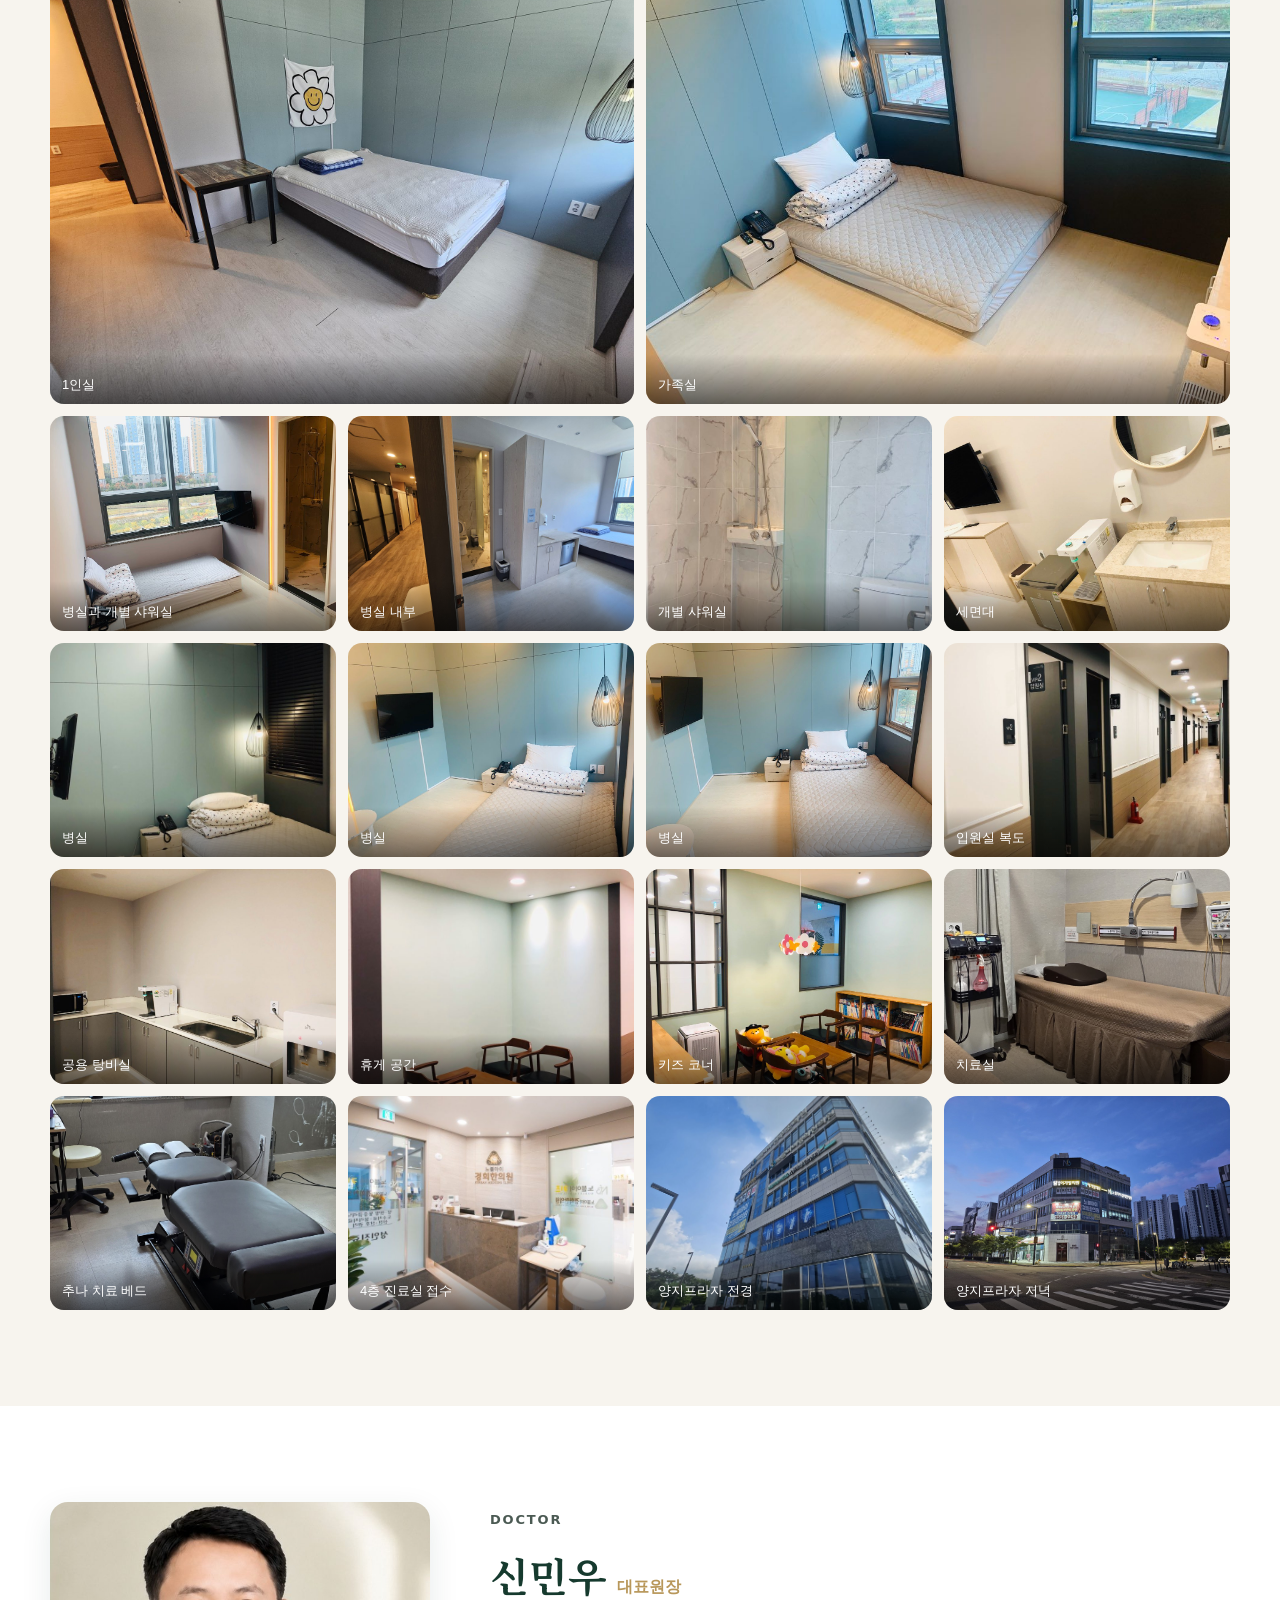
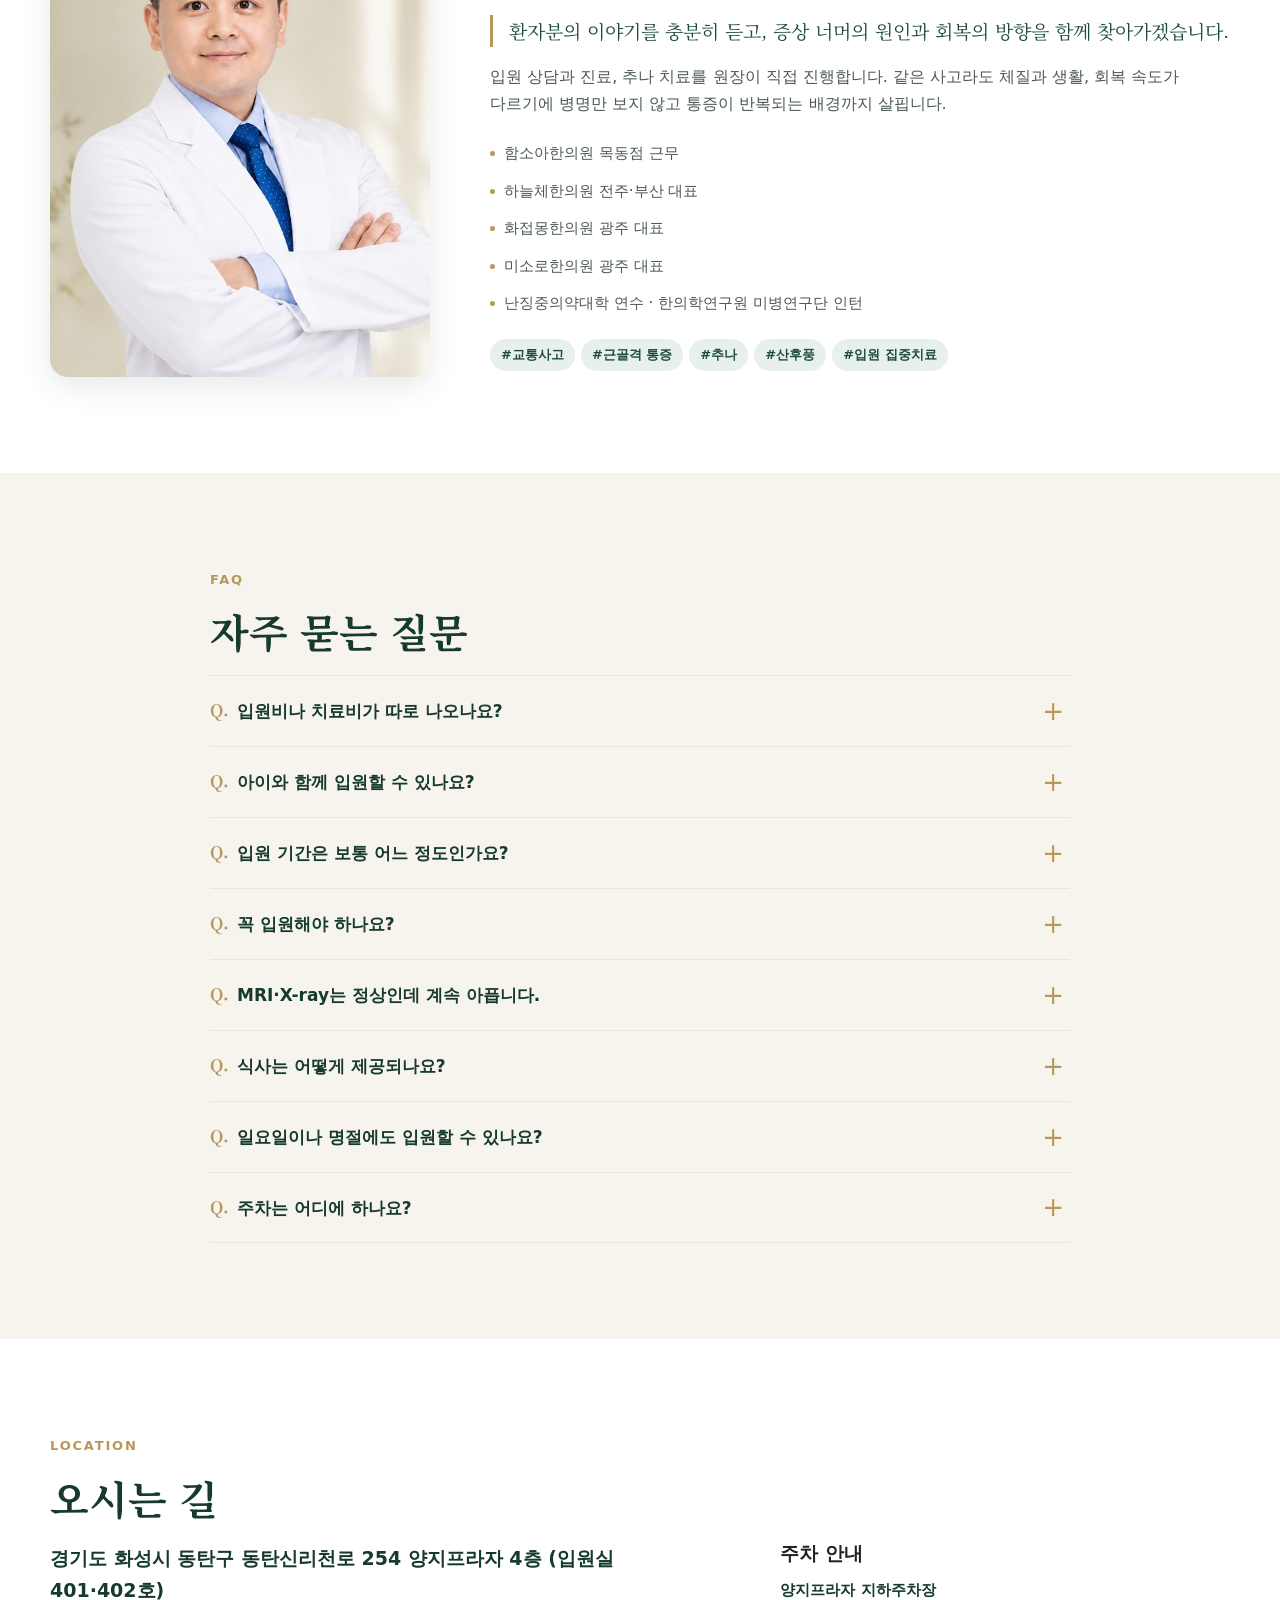
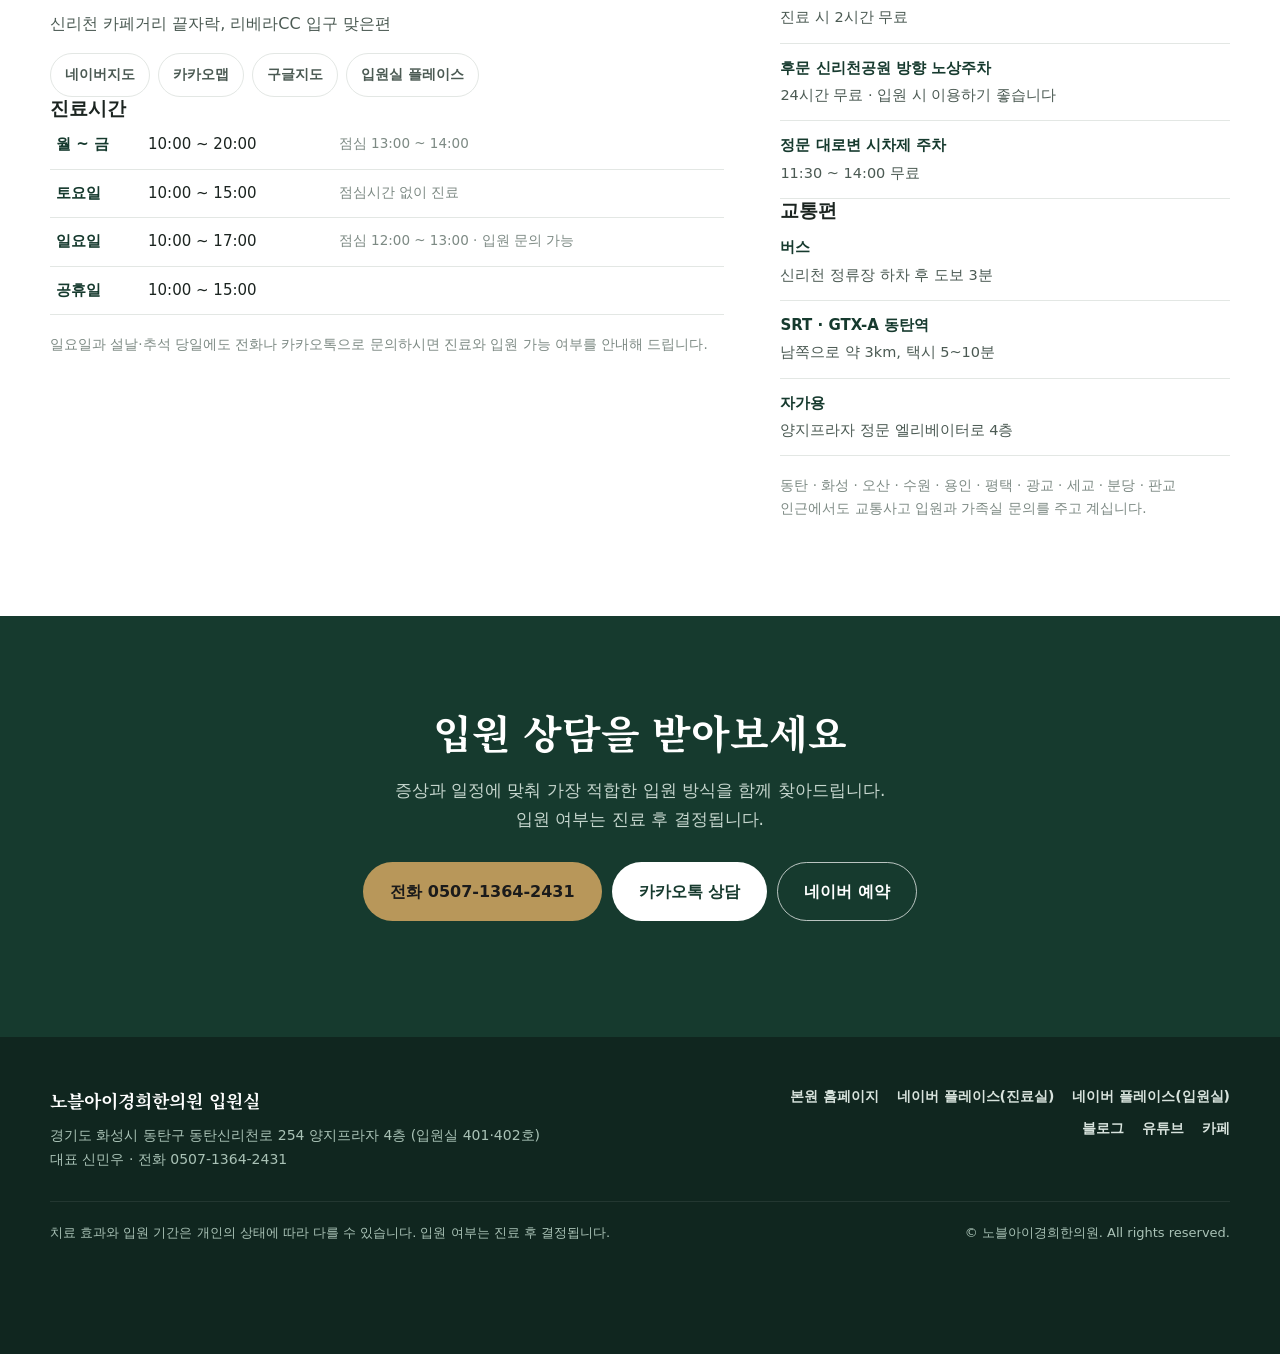
==== commit e3ab4b9f: "갤러리 상단에 병실 둘러보기 영상 추가 - videos/room-tour.mp4: 원본(HDR HEVC 29MB)을 웹용 H.264 1080x1080, 무음, 3.1MB로 변환 -" ====
--- a/index.html
+++ b/index.html
@@ -144,6 +144,7 @@
       <div class="wrap">
         <p class="eyebrow" id="gaEyebrow"></p>
         <h2 id="gaTitle"></h2>
+        <div class="tour" id="gaVideo" hidden></div>
         <div class="gallery" id="gaItems"></div>
       </div>
     </section>
--- a/assets/style.css
+++ b/assets/style.css
@@ -198,6 +198,15 @@
 .notes p::before { content: "✓ "; color: var(--gold); font-weight: 800; }
 
 /* ---------- 사진 ---------- */
+.tour { display: grid; grid-template-columns: minmax(0, 460px) 1fr; gap: 48px; align-items: center; background: #fff; border-radius: var(--radius); padding: 24px; margin: 36px 0 28px; box-shadow: var(--shadow); }
+.tour[hidden] { display: none; }
+.tour-media video { display: block; width: 100%; aspect-ratio: 1 / 1; object-fit: cover; border-radius: 14px; background: var(--green-soft); }
+.tour-text .en { font-size: 12px; letter-spacing: .14em; font-weight: 700; color: var(--gold); }
+.tour-text h3 { font-family: var(--font-serif); font-size: 26px; color: var(--green-deep); margin: 6px 0 12px; }
+.tour-text p { color: var(--ink-soft); margin: 0 0 18px; }
+.tour-text .features li { position: relative; padding: 7px 0 7px 20px; font-size: 15px; color: var(--ink); border-top: 1px solid var(--line); }
+.tour-text .features li:first-child { border-top: 0; }
+.tour-text .features li::before { content: "✓"; position: absolute; left: 0; color: var(--gold); font-weight: 800; }
 .gallery { display: grid; grid-template-columns: repeat(4, 1fr); gap: 12px; }
 .gallery button { border: 0; padding: 0; background: none; cursor: pointer; border-radius: 14px; overflow: hidden; position: relative; aspect-ratio: 4 / 3; }
 .gallery img { width: 100%; height: 100%; object-fit: cover; transition: transform .3s; }
@@ -296,6 +305,9 @@
   .section { padding: 64px 0; }
   .rooms-grid, .card-grid.three, .card-grid.four, .steps, .facility-grid { grid-template-columns: 1fr; }
   .callout { grid-template-columns: 1fr; }
+  .tour { grid-template-columns: 1fr; gap: 20px; padding: 14px 14px 22px; margin: 24px 0 20px; }
+  .tour-text { padding: 0 6px; }
+  .tour-text h3 { font-size: 22px; }
   .gallery { grid-template-columns: repeat(2, 1fr); gap: 8px; }
   .gallery button:nth-child(1), .gallery button:nth-child(2) { grid-column: span 2; }
   .footer-grid { grid-template-columns: 1fr; }
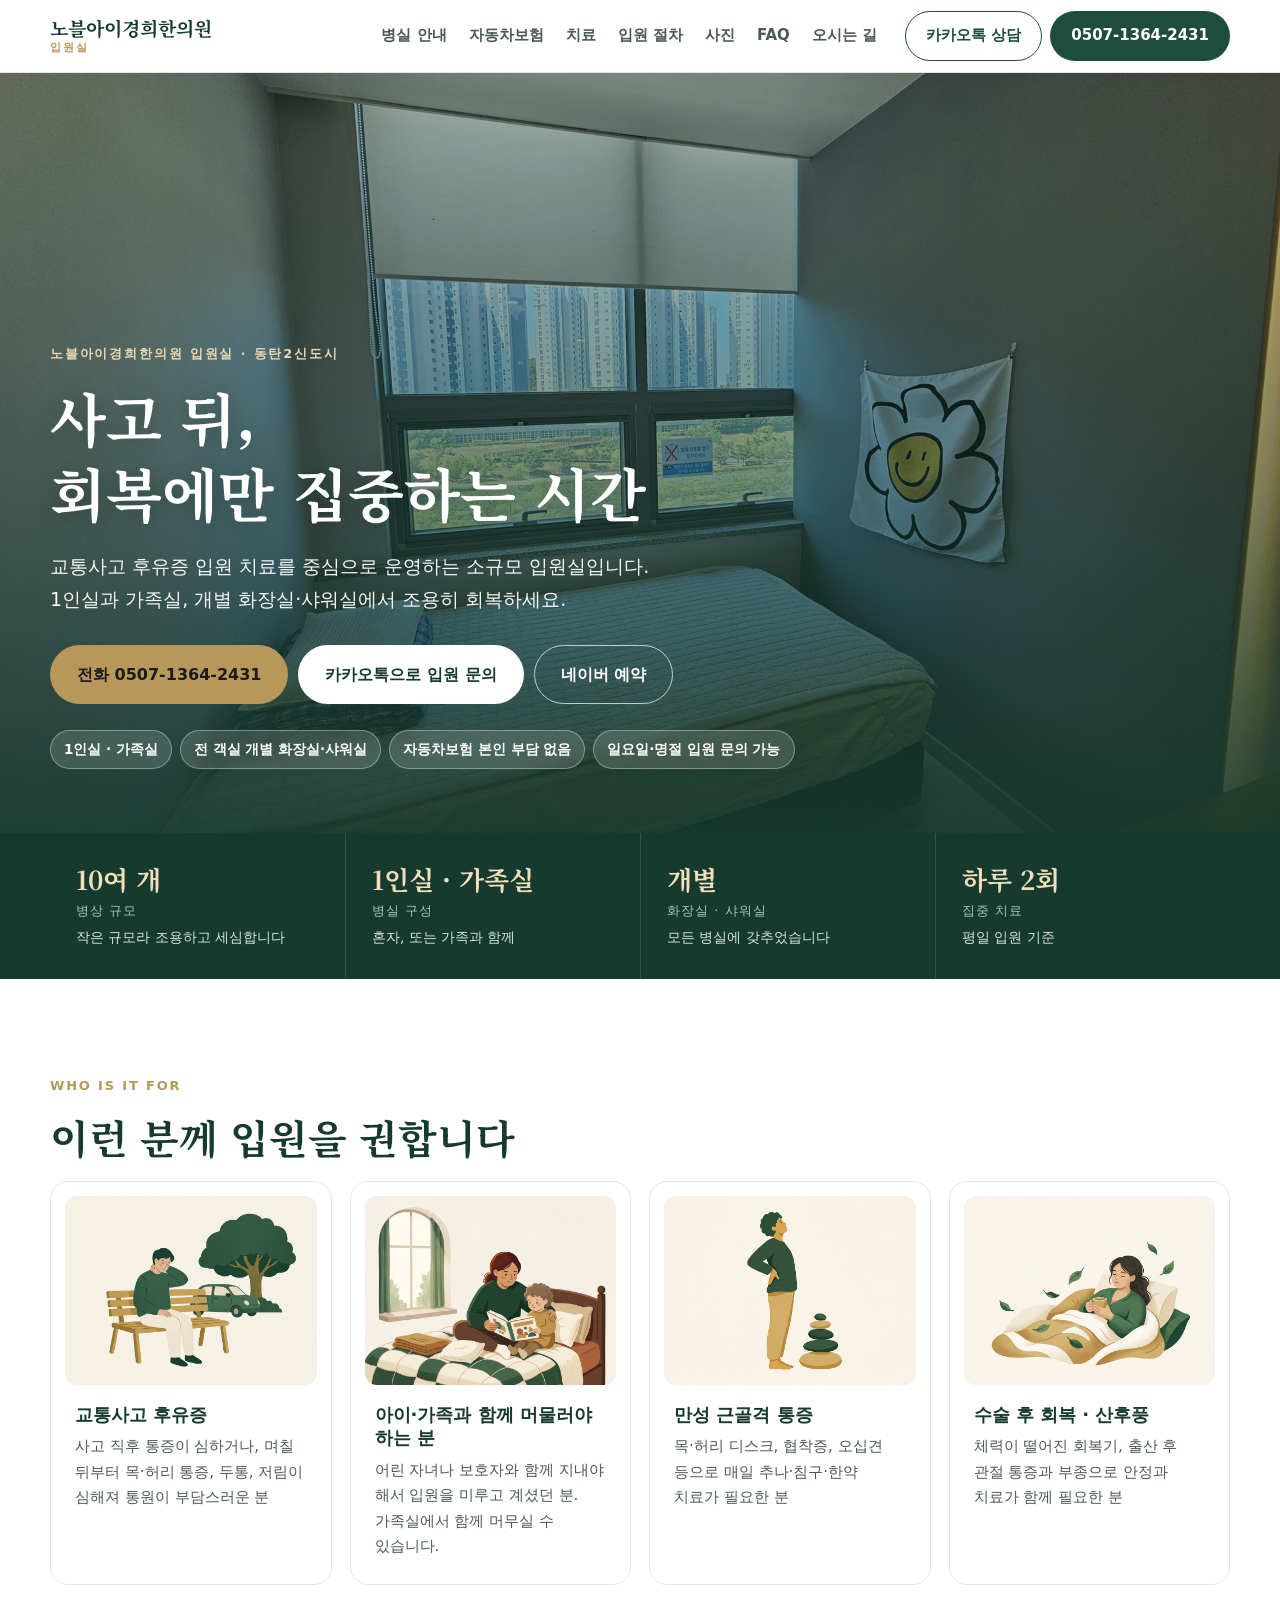
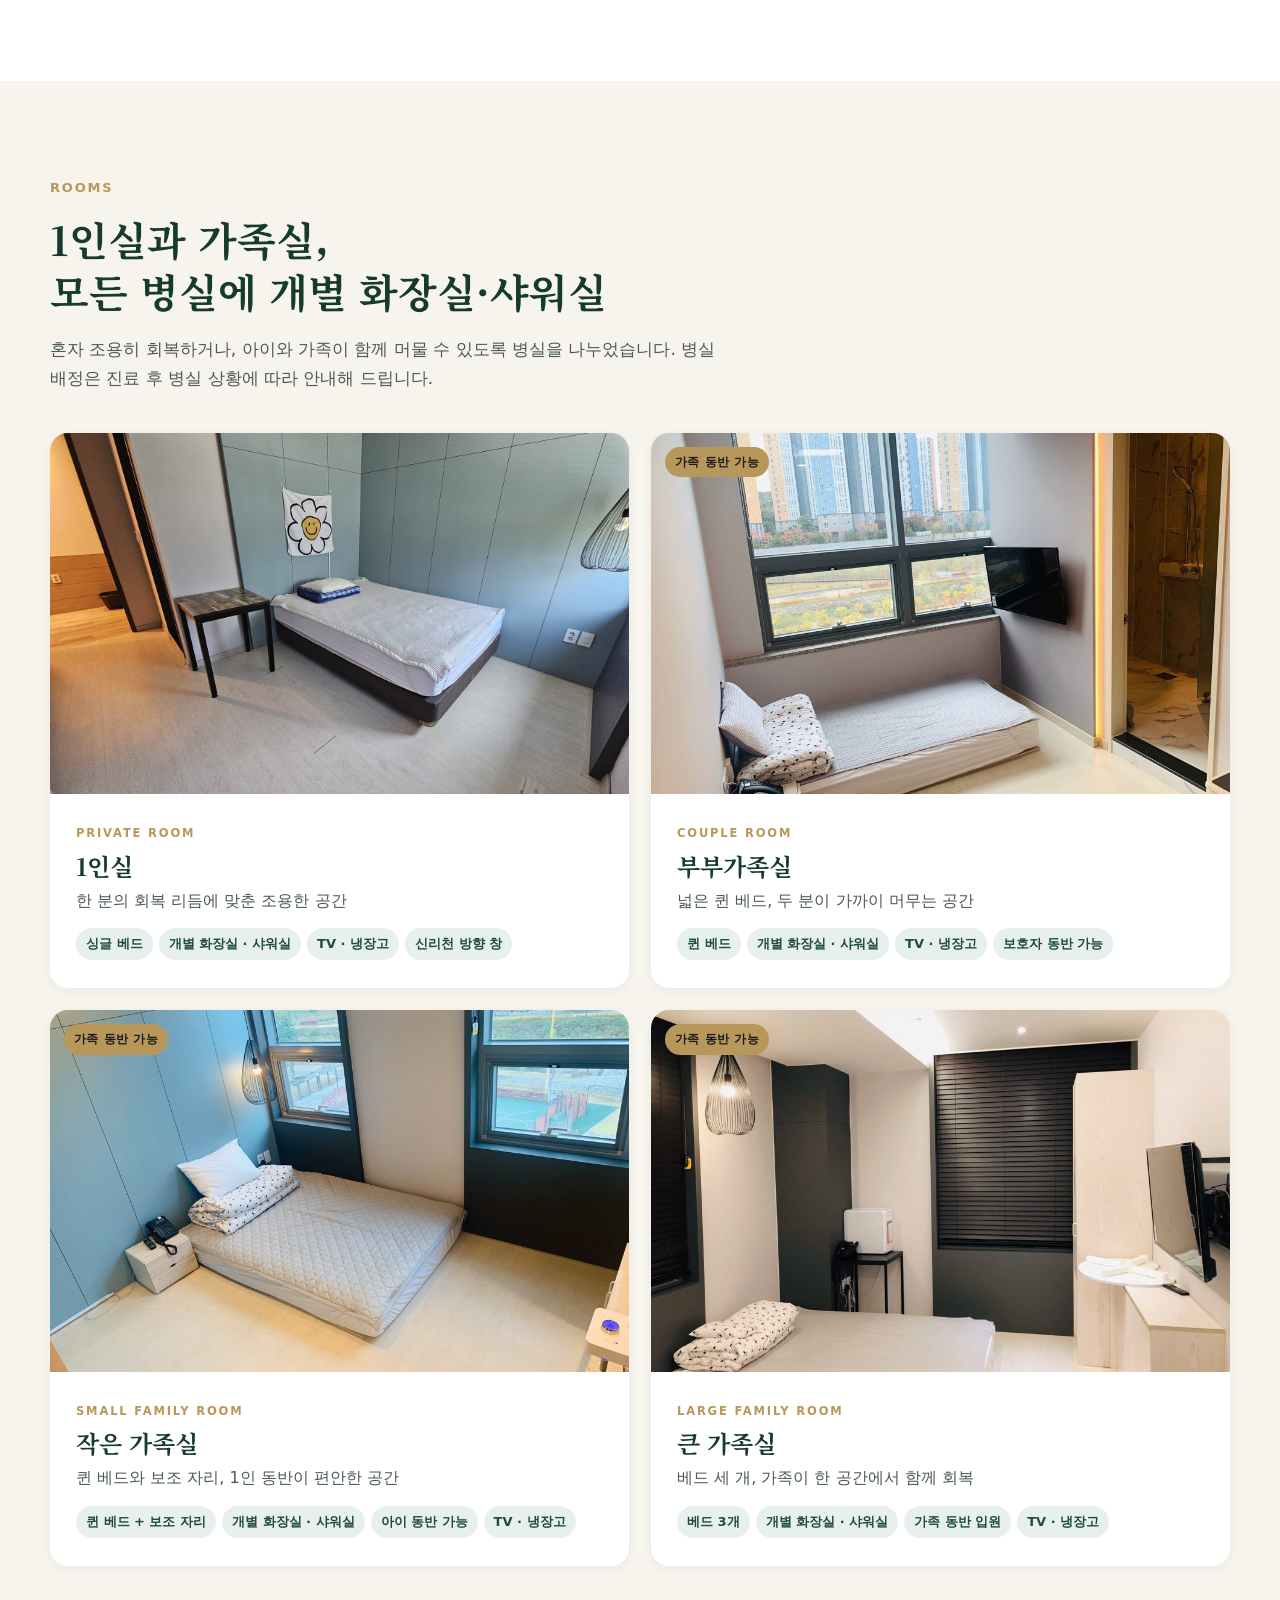
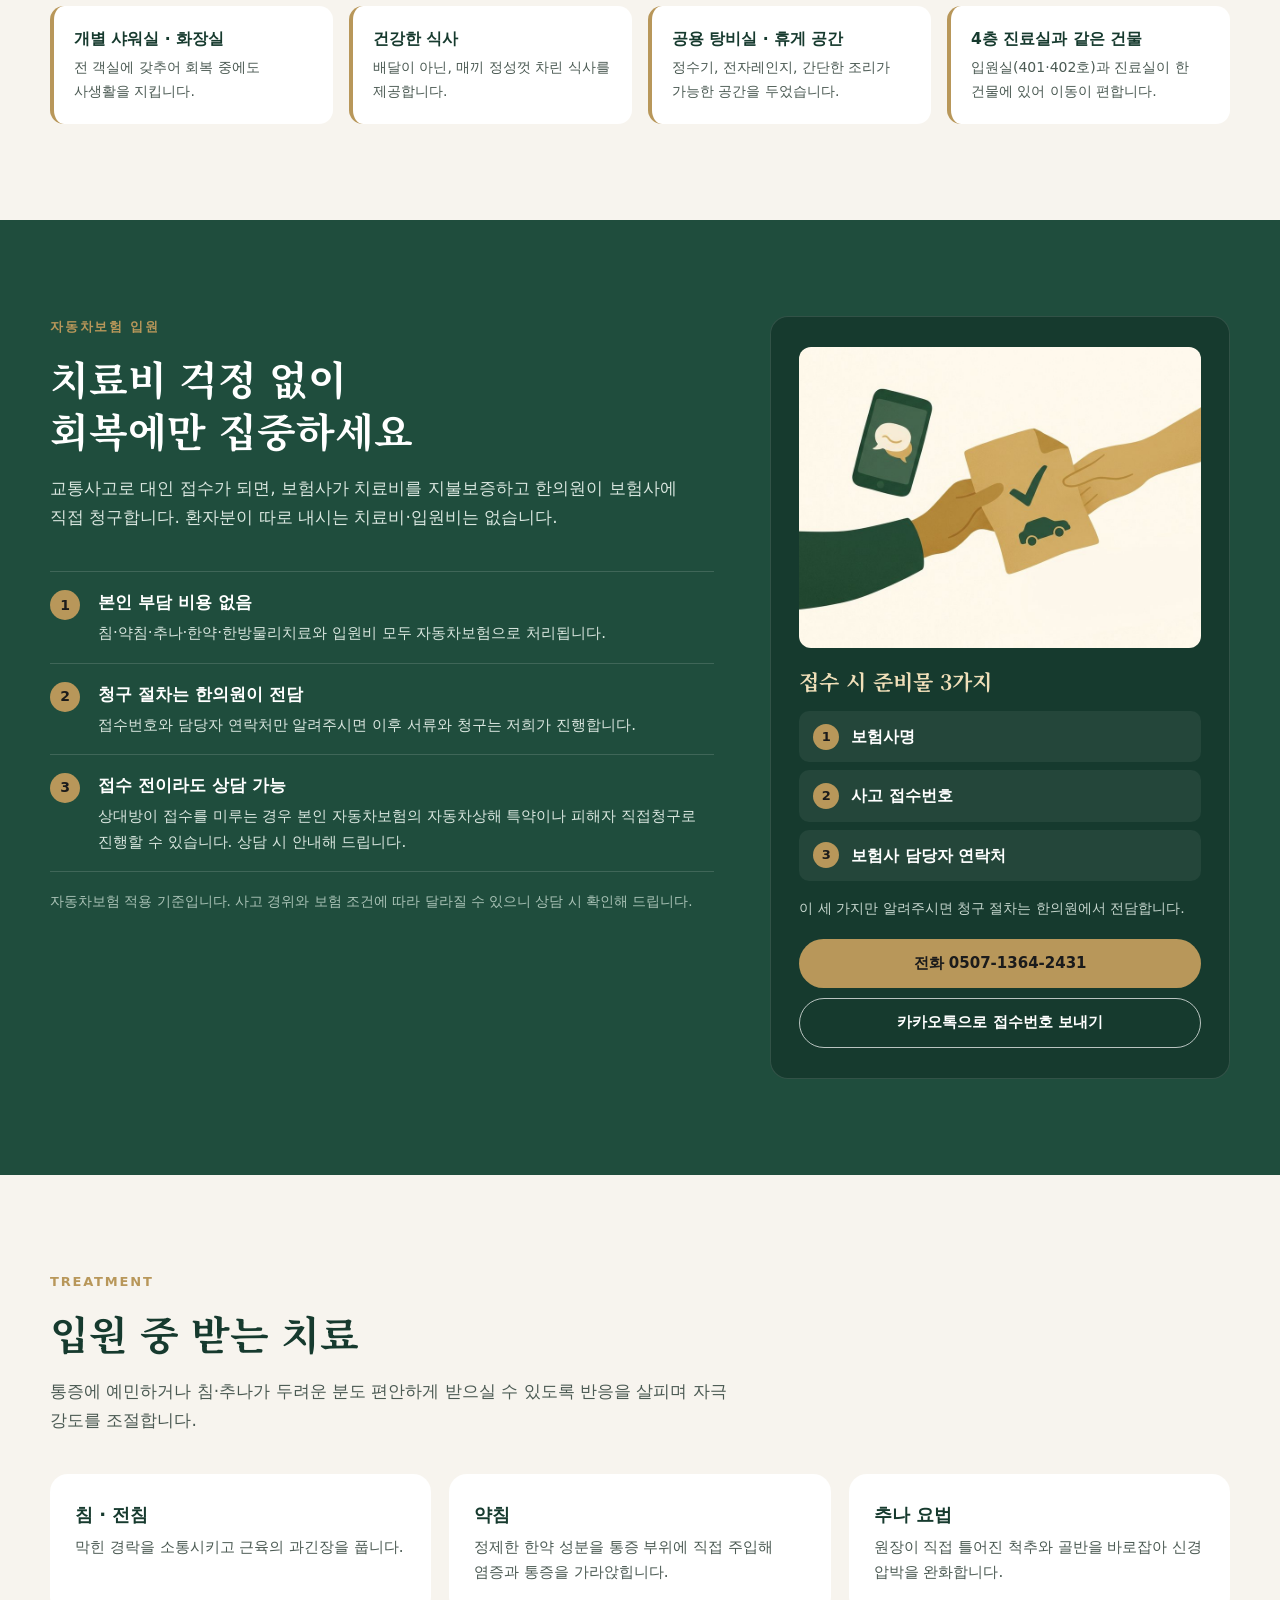
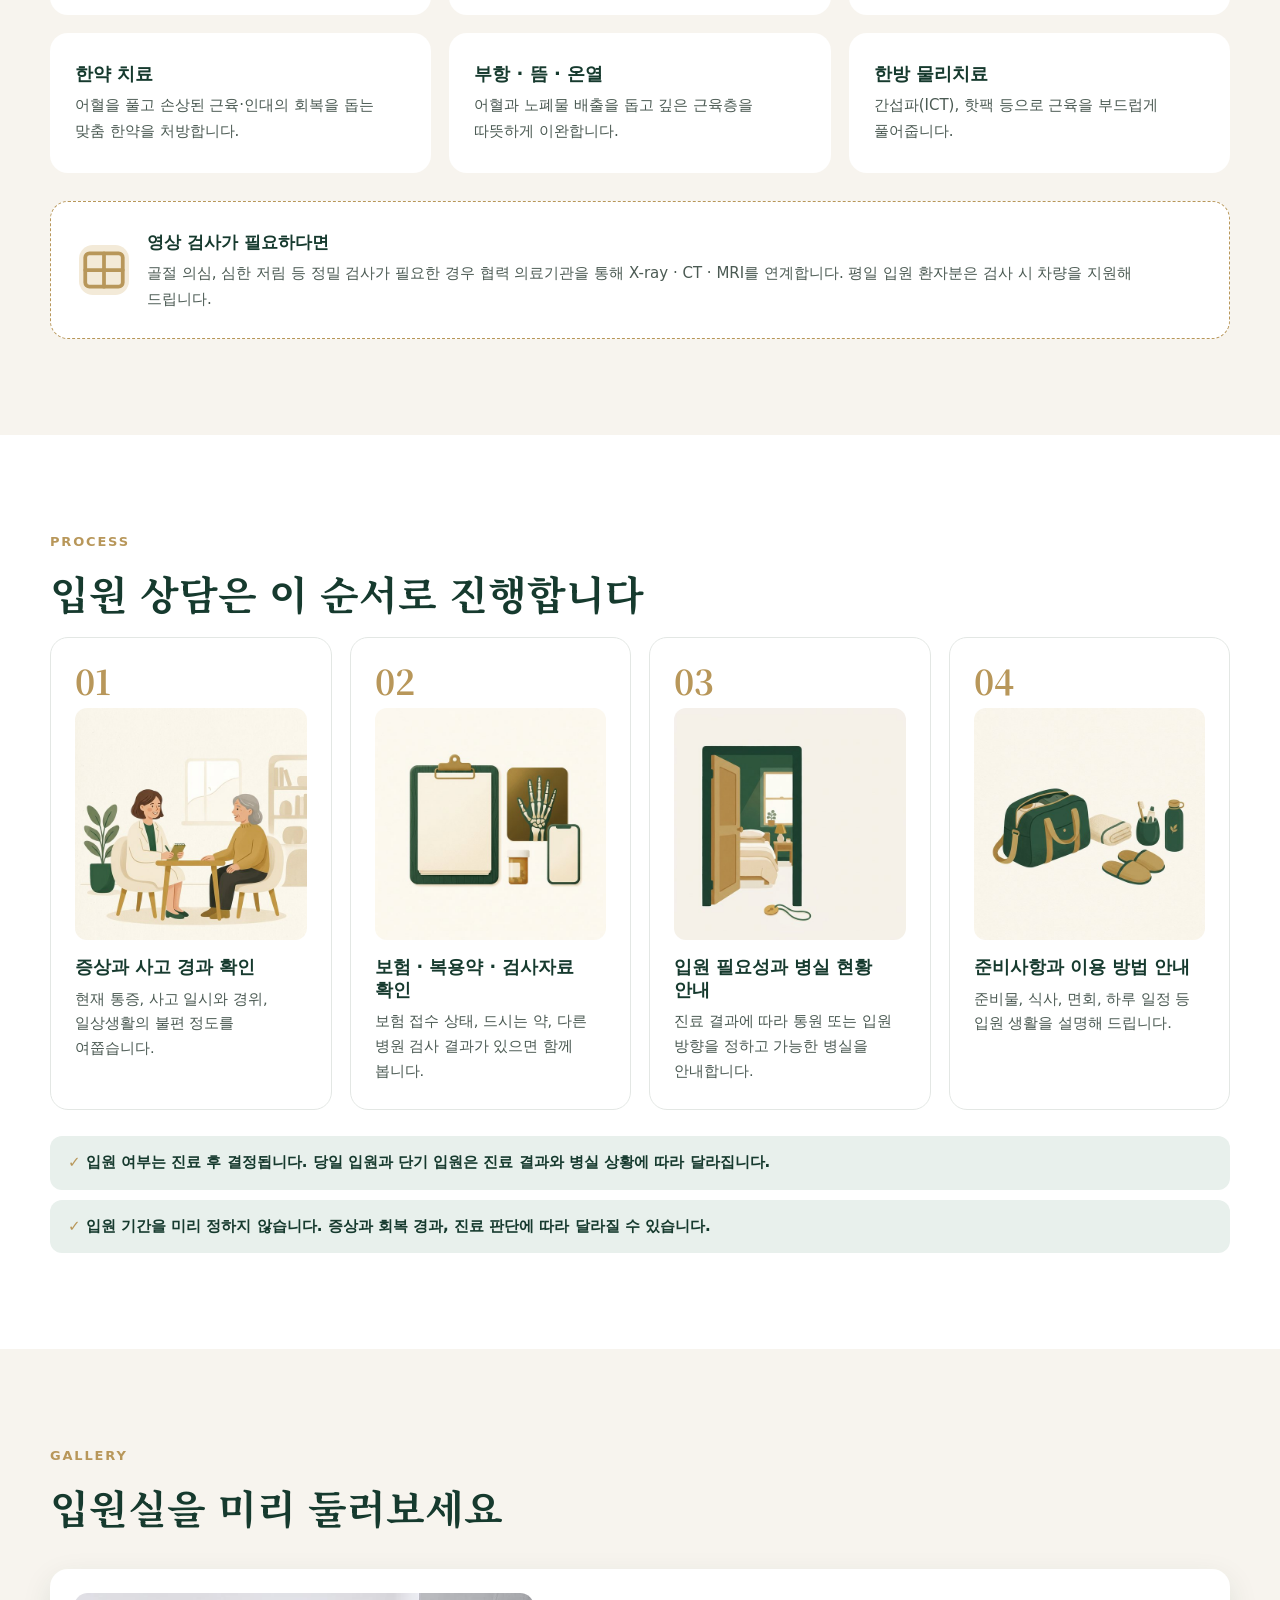
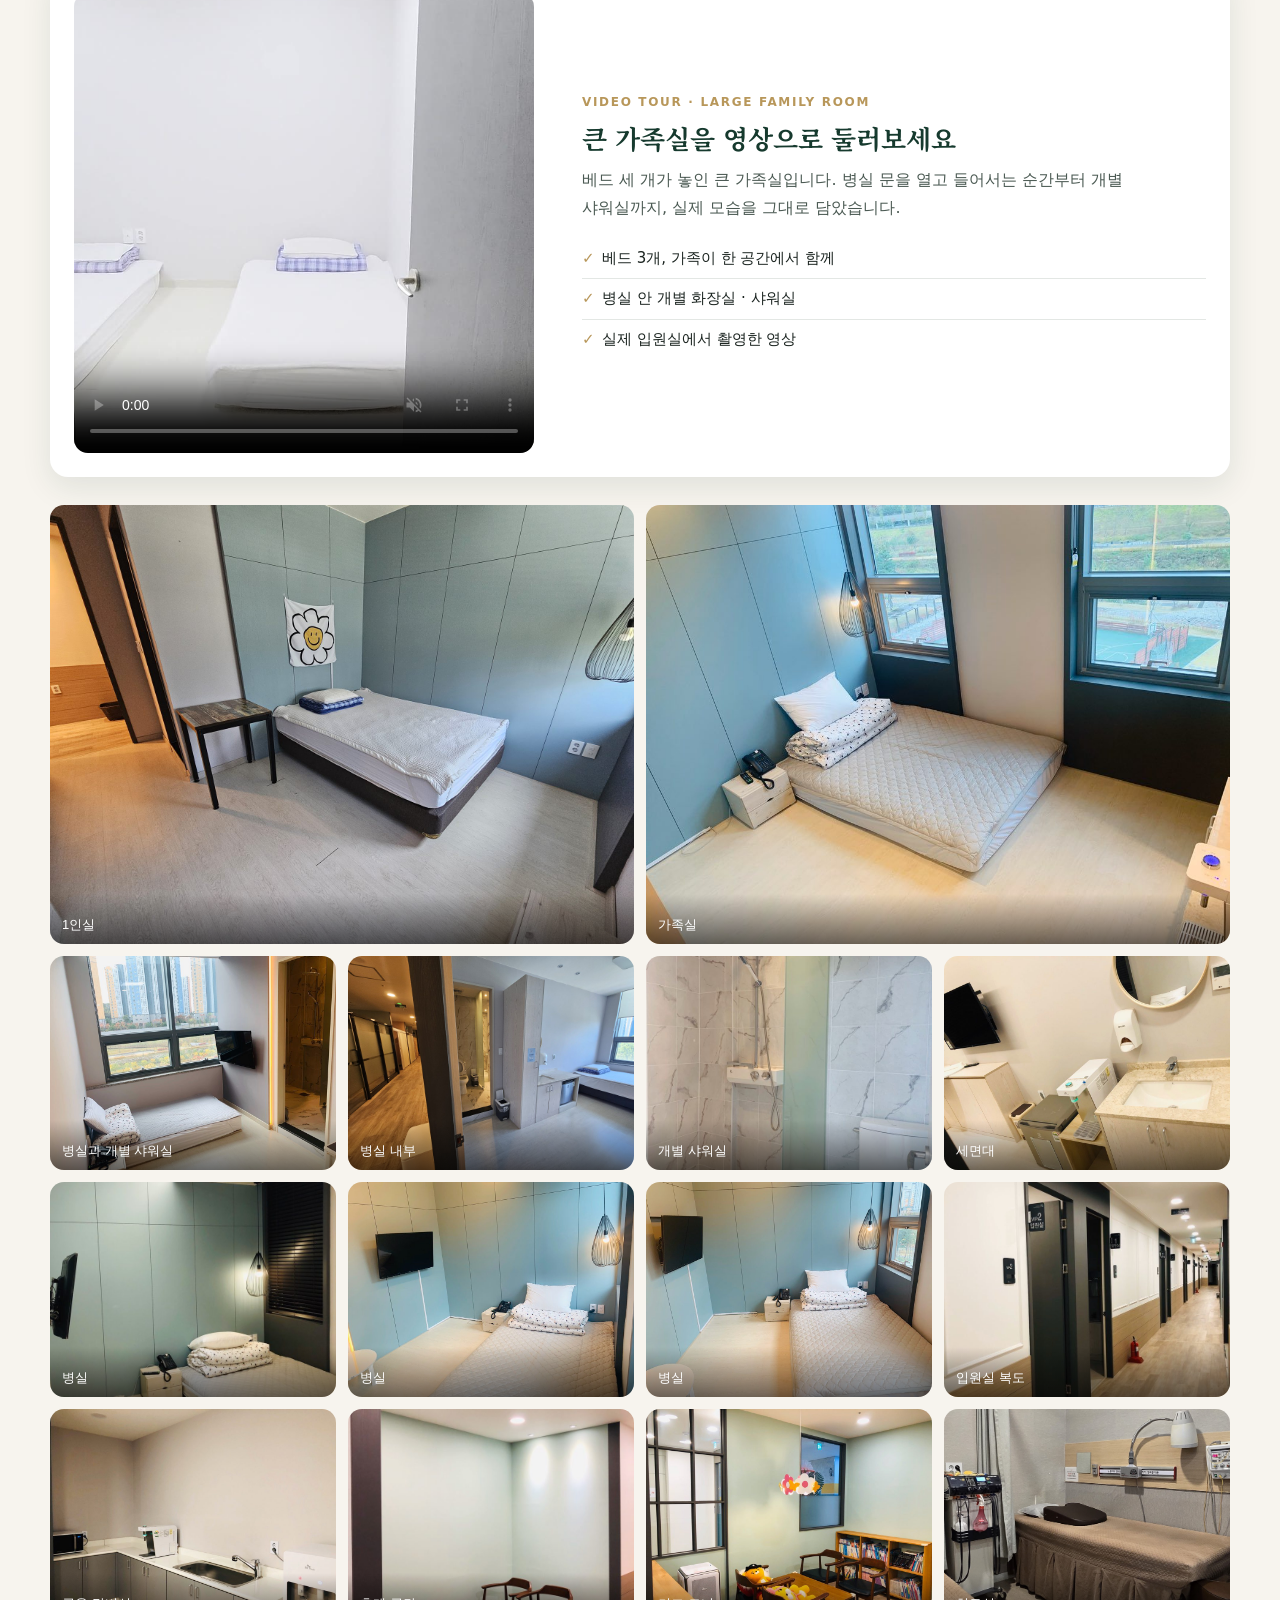
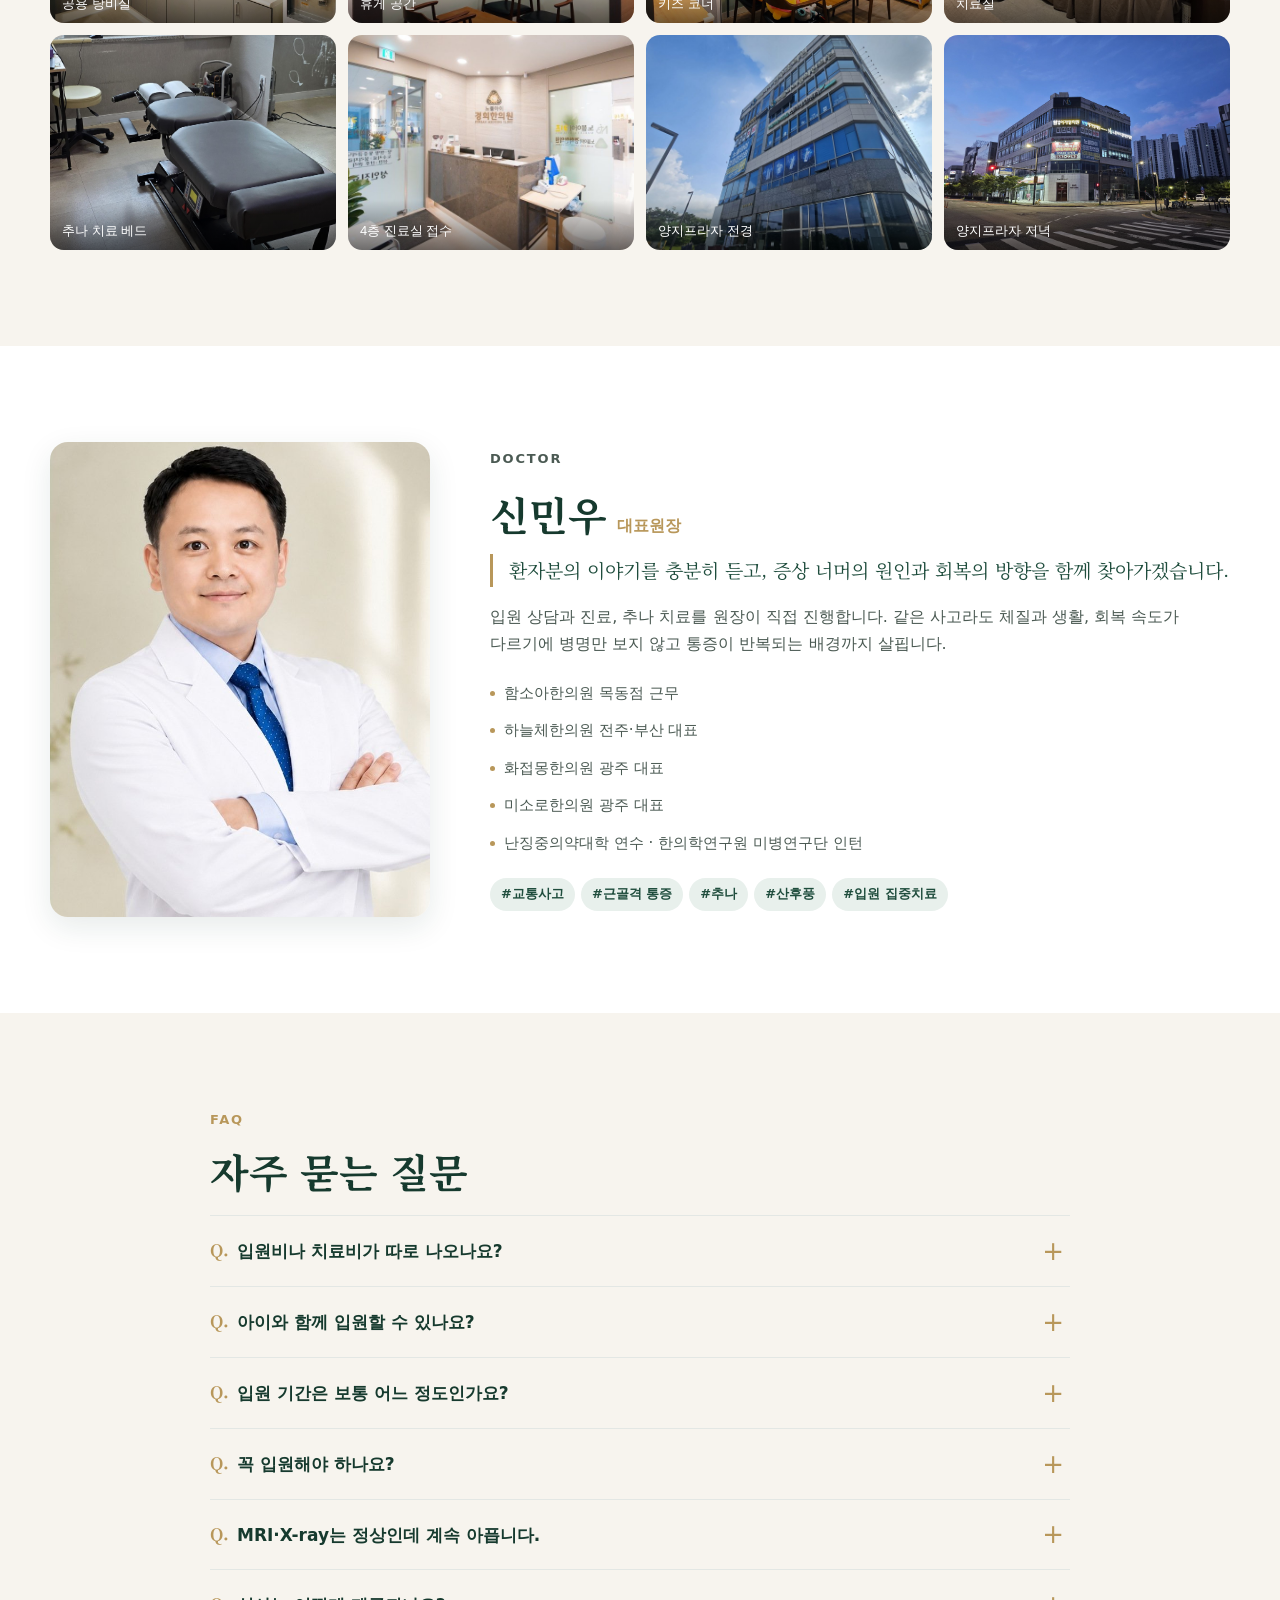
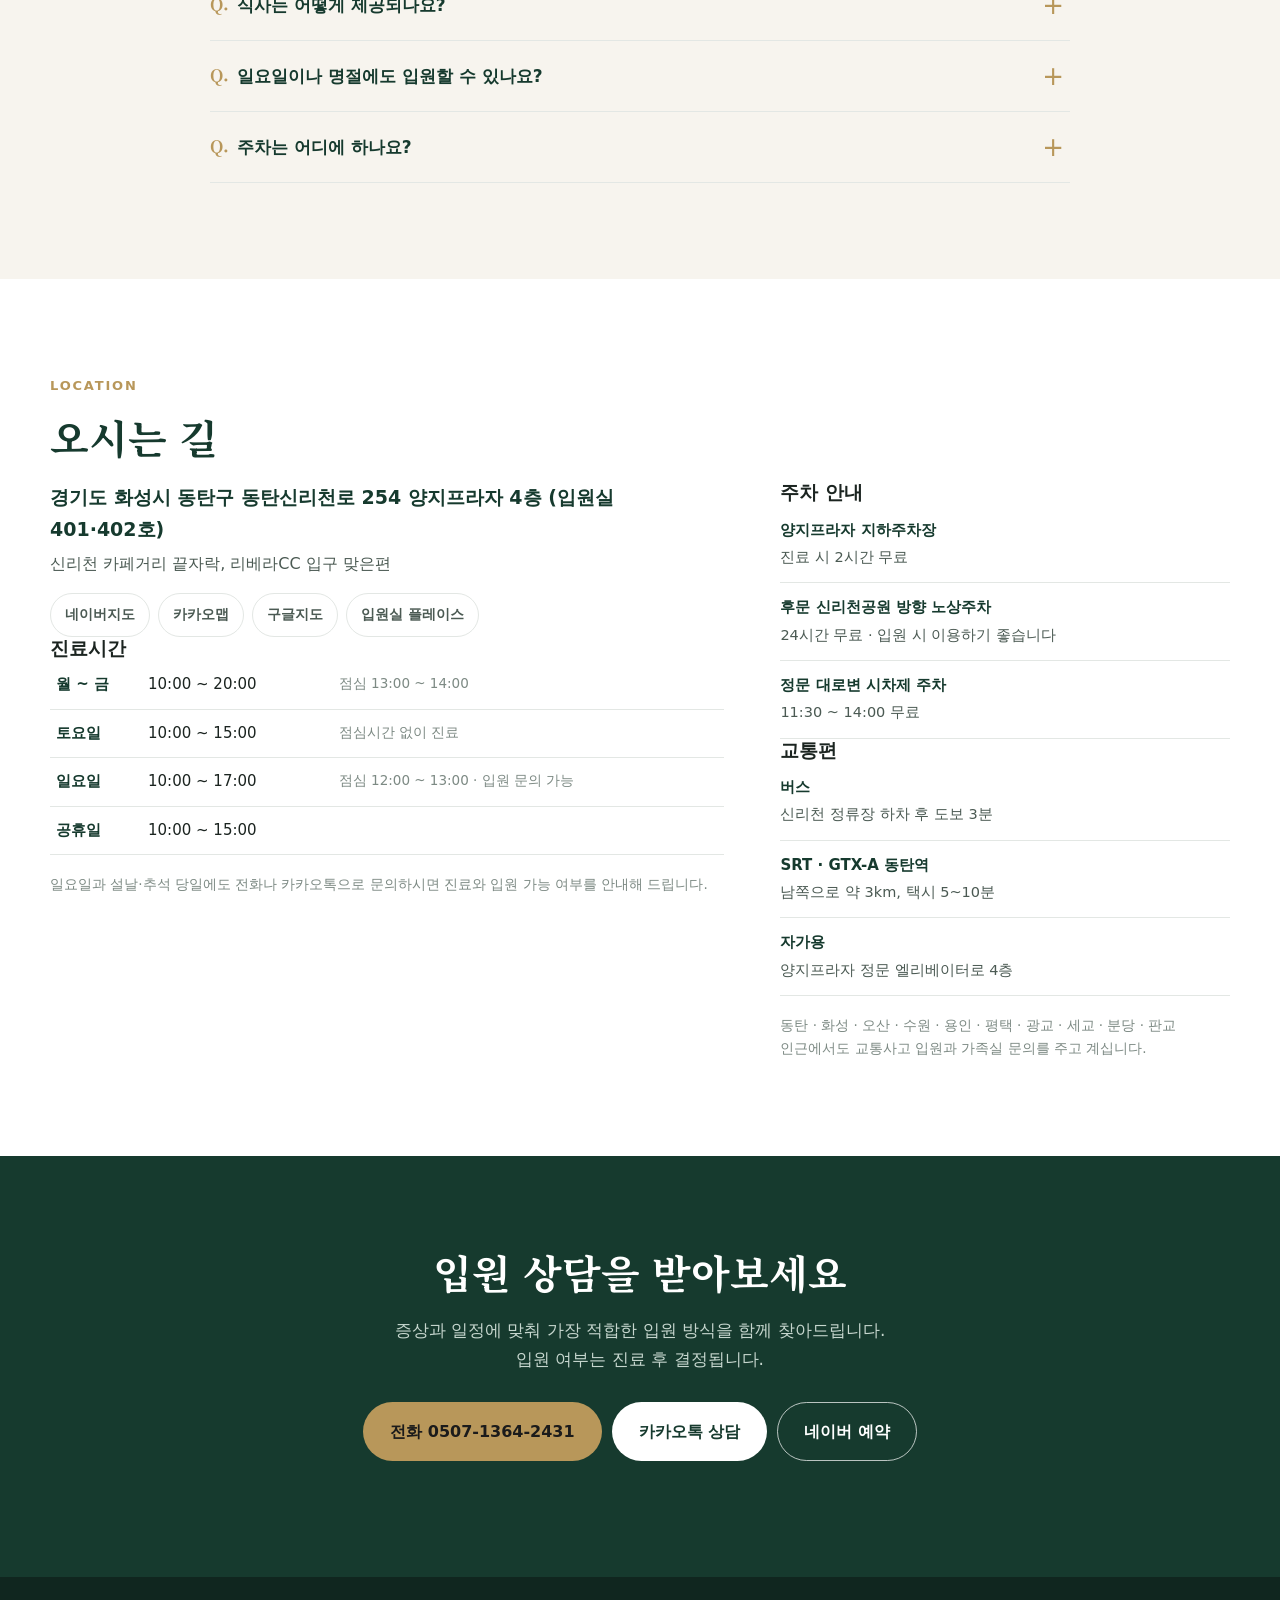
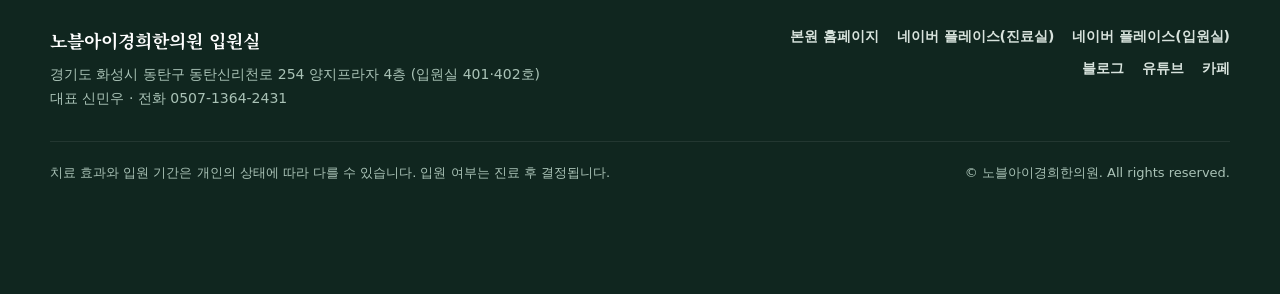
==== commit c300e340: "Magnific 일러스트 반영: 이런 분께 카드, 입원 절차, 자동차보험 준비물 - images/ai/: 생성 이미지(ai-images 브랜치에서 선별) - 첫 화면 분위기 컷 2" ====
--- a/index.html
+++ b/index.html
@@ -98,6 +98,7 @@
           <p class="small-note" id="insNote"></p>
         </div>
         <aside class="prep-card">
+          <img class="prep-illust" id="insImg" src="" alt="" hidden>
           <h3 id="insPrepTitle"></h3>
           <ol id="insPrep"></ol>
           <p>이 세 가지만 알려주시면 청구 절차는 한의원에서 전담합니다.</p>
--- a/assets/style.css
+++ b/assets/style.css
@@ -146,6 +146,9 @@
 .card h3 { font-size: 18px; color: var(--green-deep); margin-bottom: 8px; }
 .card p { font-size: 15px; color: var(--ink-soft); }
 .section.alt .card { border-color: transparent; }
+.card.has-illust { padding: 14px 14px 24px; }
+.card.has-illust h3, .card.has-illust p { padding: 0 10px; }
+.card-illust { width: 100%; aspect-ratio: 4 / 3; object-fit: cover; border-radius: 12px; margin-bottom: 18px; background: var(--cream); }
 
 /* ---------- 병실 ---------- */
 .rooms-grid { display: grid; grid-template-columns: repeat(2, 1fr); gap: 22px; margin-bottom: 40px; }
@@ -175,6 +178,8 @@
 .points p { font-size: 15px; color: #d9e6df; }
 .insurance .small-note { color: #a9c2b6; }
 .prep-card { background: var(--green-deep); border: 1px solid rgba(255,255,255,.12); border-radius: var(--radius); padding: 30px 28px; position: sticky; top: calc(var(--header-h) + 20px); }
+.prep-illust { width: 100%; aspect-ratio: 4 / 3; object-fit: cover; border-radius: 12px; margin-bottom: 20px; }
+.prep-illust[hidden] { display: none; }
 .prep-card h3 { font-family: var(--font-serif); font-size: 21px; color: #f0dfb9; margin-bottom: 16px; }
 .prep-card ol { counter-reset: p; margin-bottom: 16px; }
 .prep-card ol li { counter-increment: p; display: flex; align-items: center; gap: 12px; padding: 12px 14px; background: rgba(255,255,255,.06); border-radius: 10px; margin-bottom: 8px; font-weight: 600; }
@@ -191,6 +196,7 @@
 .steps { display: grid; grid-template-columns: repeat(4, 1fr); gap: 18px; counter-reset: s; margin-top: 12px; }
 .steps li { counter-increment: s; background: #fff; border: 1px solid var(--line); border-radius: var(--radius); padding: 26px 24px; position: relative; }
 .steps li::before { content: counter(s, decimal-leading-zero); font-family: var(--font-serif); font-size: 34px; color: var(--gold); font-weight: 700; display: block; margin-bottom: 10px; line-height: 1; }
+.step-illust { width: 100%; aspect-ratio: 1 / 1; object-fit: cover; border-radius: 12px; margin: 4px 0 16px; background: var(--cream); }
 .steps h3 { font-size: 17.5px; color: var(--green-deep); margin-bottom: 8px; }
 .steps p { font-size: 14.5px; color: var(--ink-soft); }
 .notes { margin-top: 26px; display: grid; gap: 10px; }
@@ -304,6 +310,15 @@
   .hero-inner { padding: 90px 0 48px; margin-left: 20px; margin-right: 20px; }
   .section { padding: 64px 0; }
   .rooms-grid, .card-grid.three, .card-grid.four, .steps, .facility-grid { grid-template-columns: 1fr; }
+  .card.has-illust { display: grid; grid-template-columns: 112px 1fr; column-gap: 14px; align-items: start; padding: 14px; }
+  .card.has-illust .card-illust { grid-row: span 2; aspect-ratio: 1 / 1; margin: 0; }
+  .card.has-illust h3, .card.has-illust p { padding: 0; }
+  .card.has-illust h3 { font-size: 16.5px; margin: 2px 0 4px; }
+  .card.has-illust p { font-size: 14px; line-height: 1.6; }
+  .steps li:has(.step-illust) { display: grid; grid-template-columns: 96px 1fr; column-gap: 16px; padding: 20px 18px; }
+  .steps li:has(.step-illust)::before { grid-column: 1 / -1; font-size: 26px; margin-bottom: 8px; }
+  .steps li .step-illust { grid-row: span 2; margin: 0; }
+  .steps li:has(.step-illust) h3 { font-size: 16px; margin-bottom: 4px; }
   .callout { grid-template-columns: 1fr; }
   .tour { grid-template-columns: 1fr; gap: 20px; padding: 14px 14px 22px; margin: 24px 0 20px; }
   .tour-text { padding: 0 6px; }
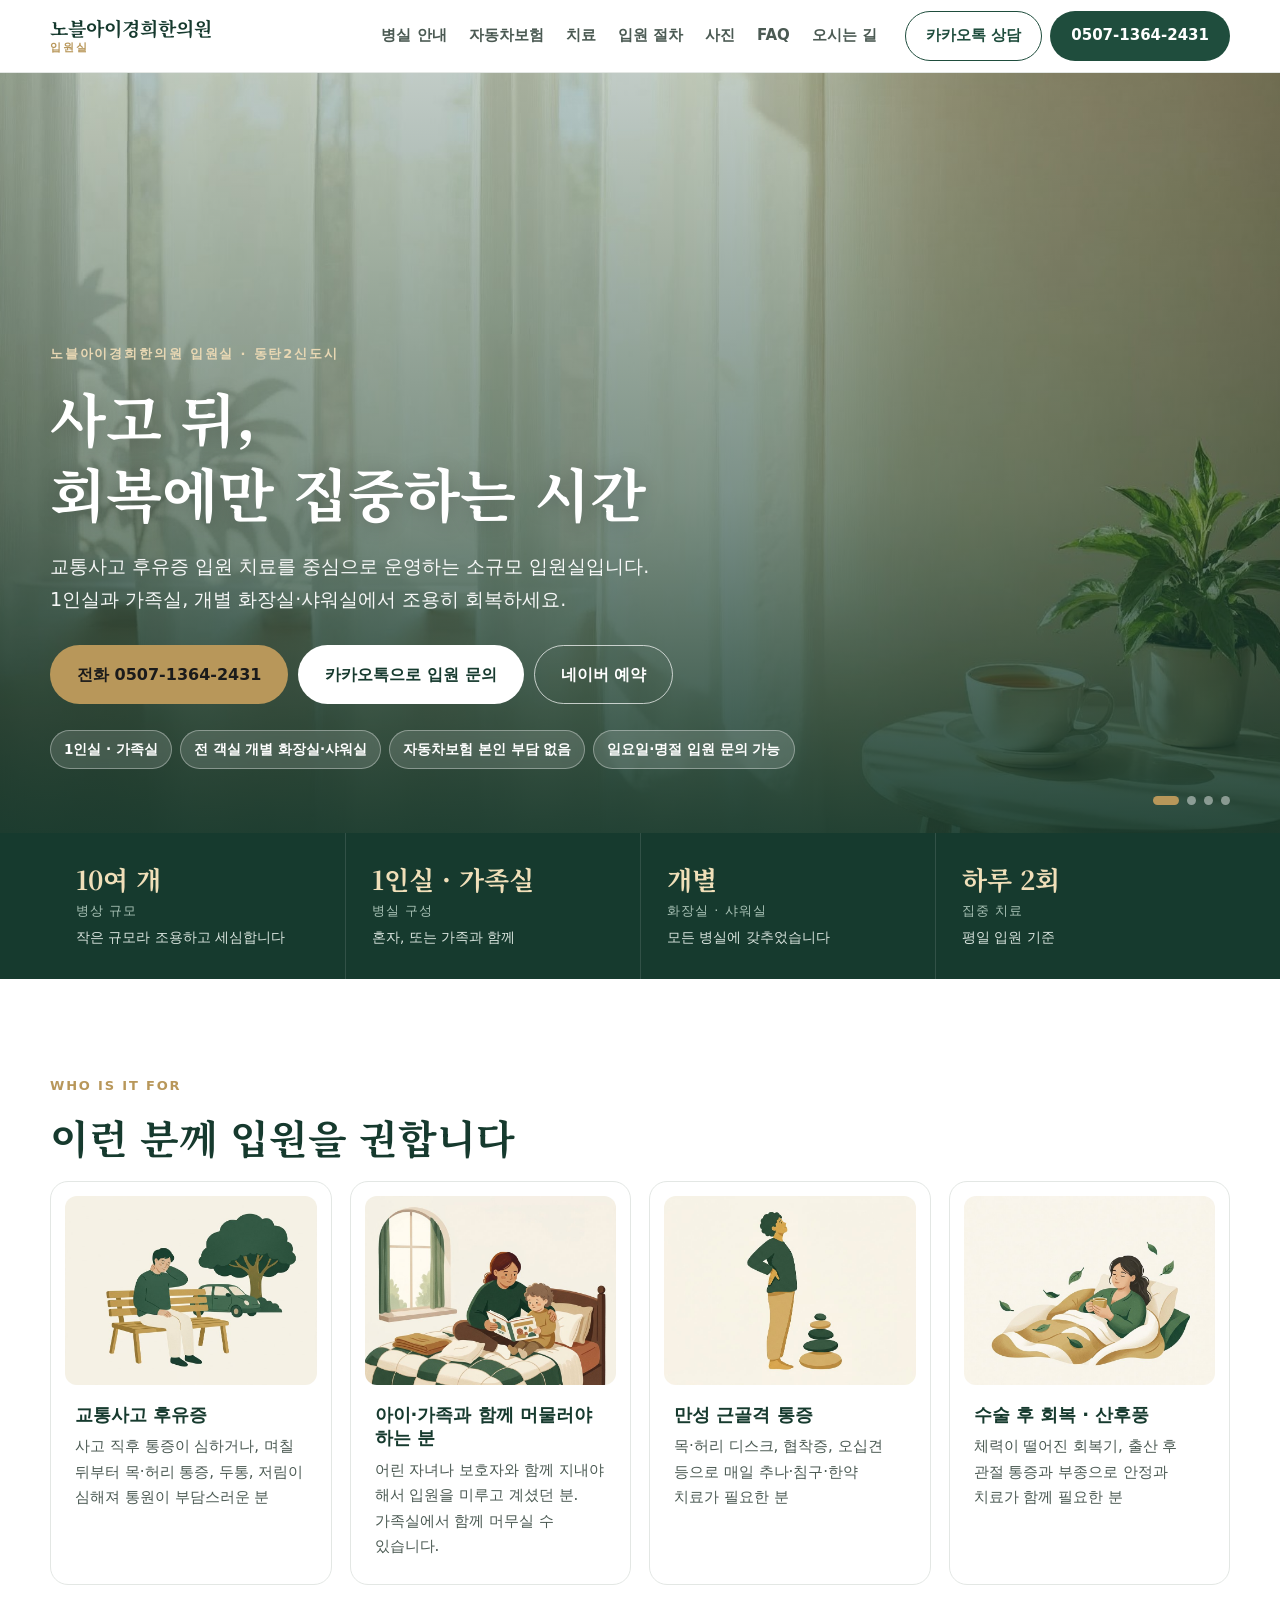
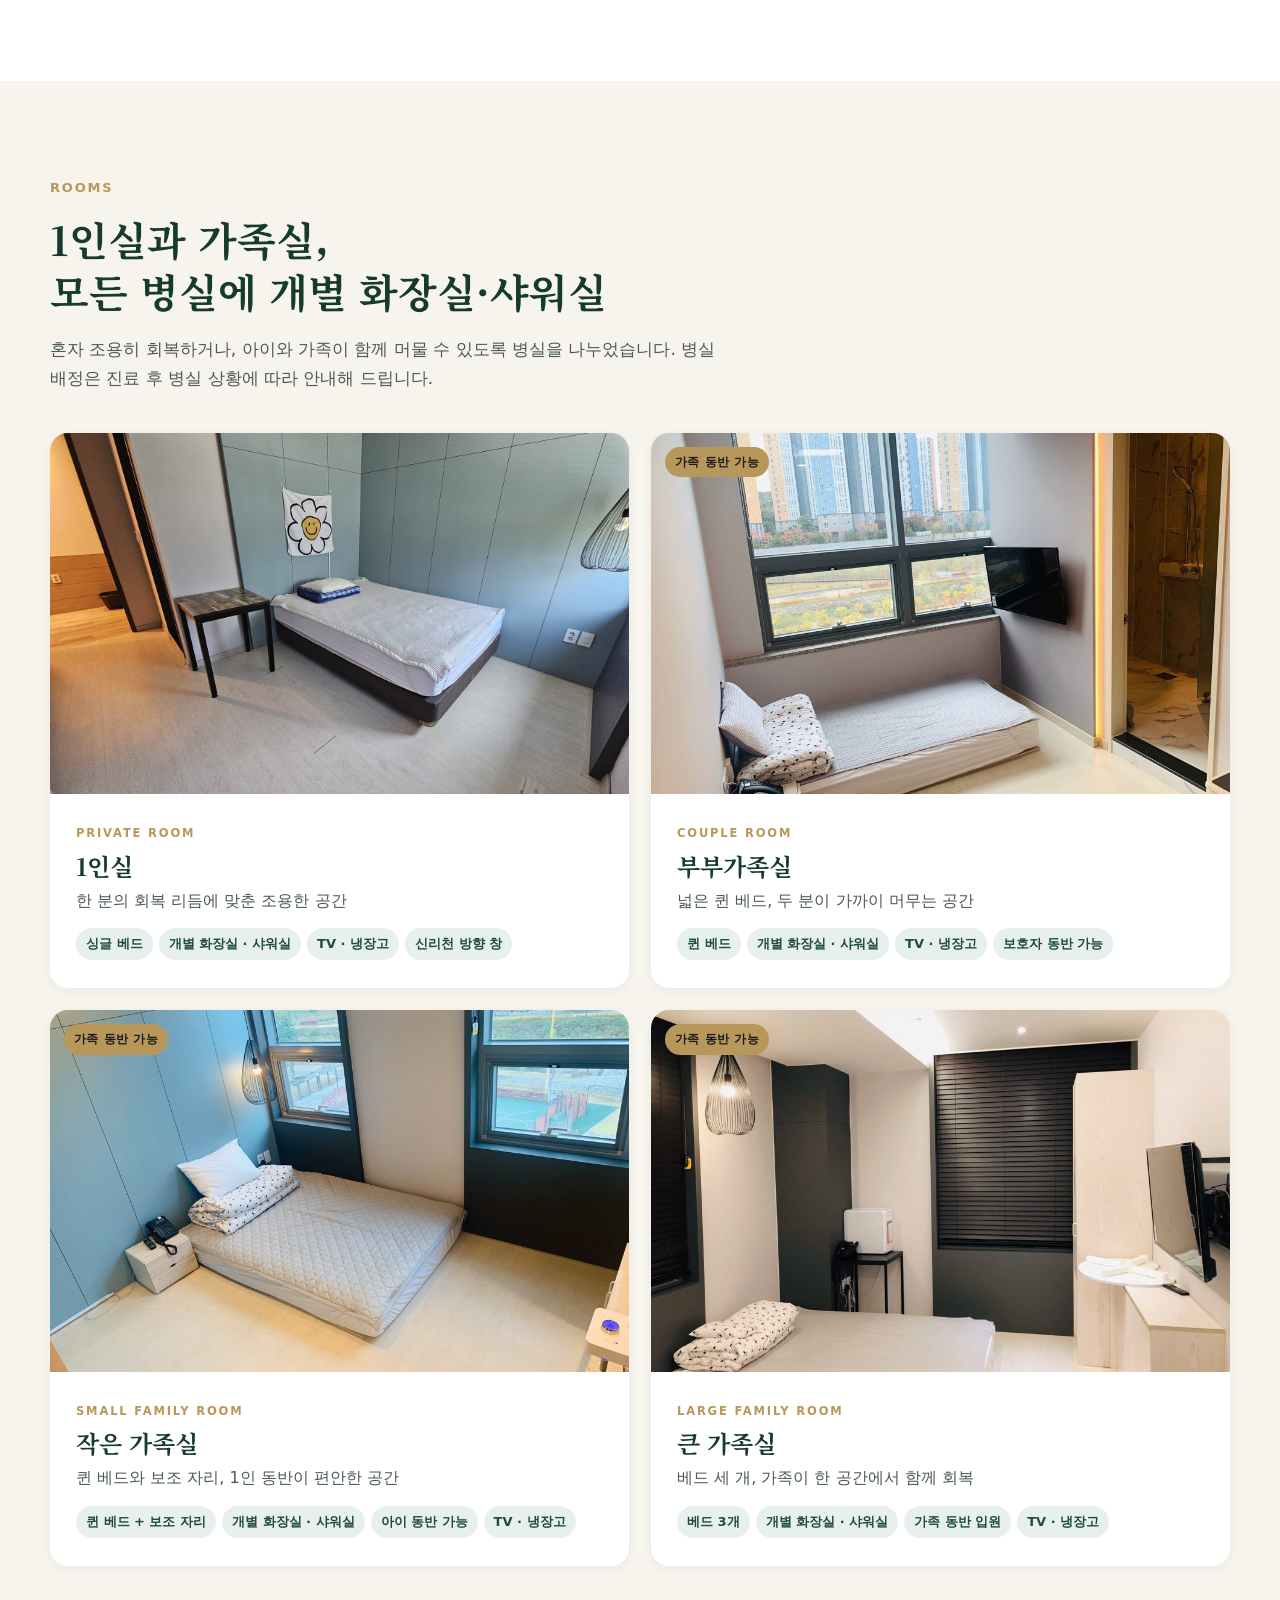
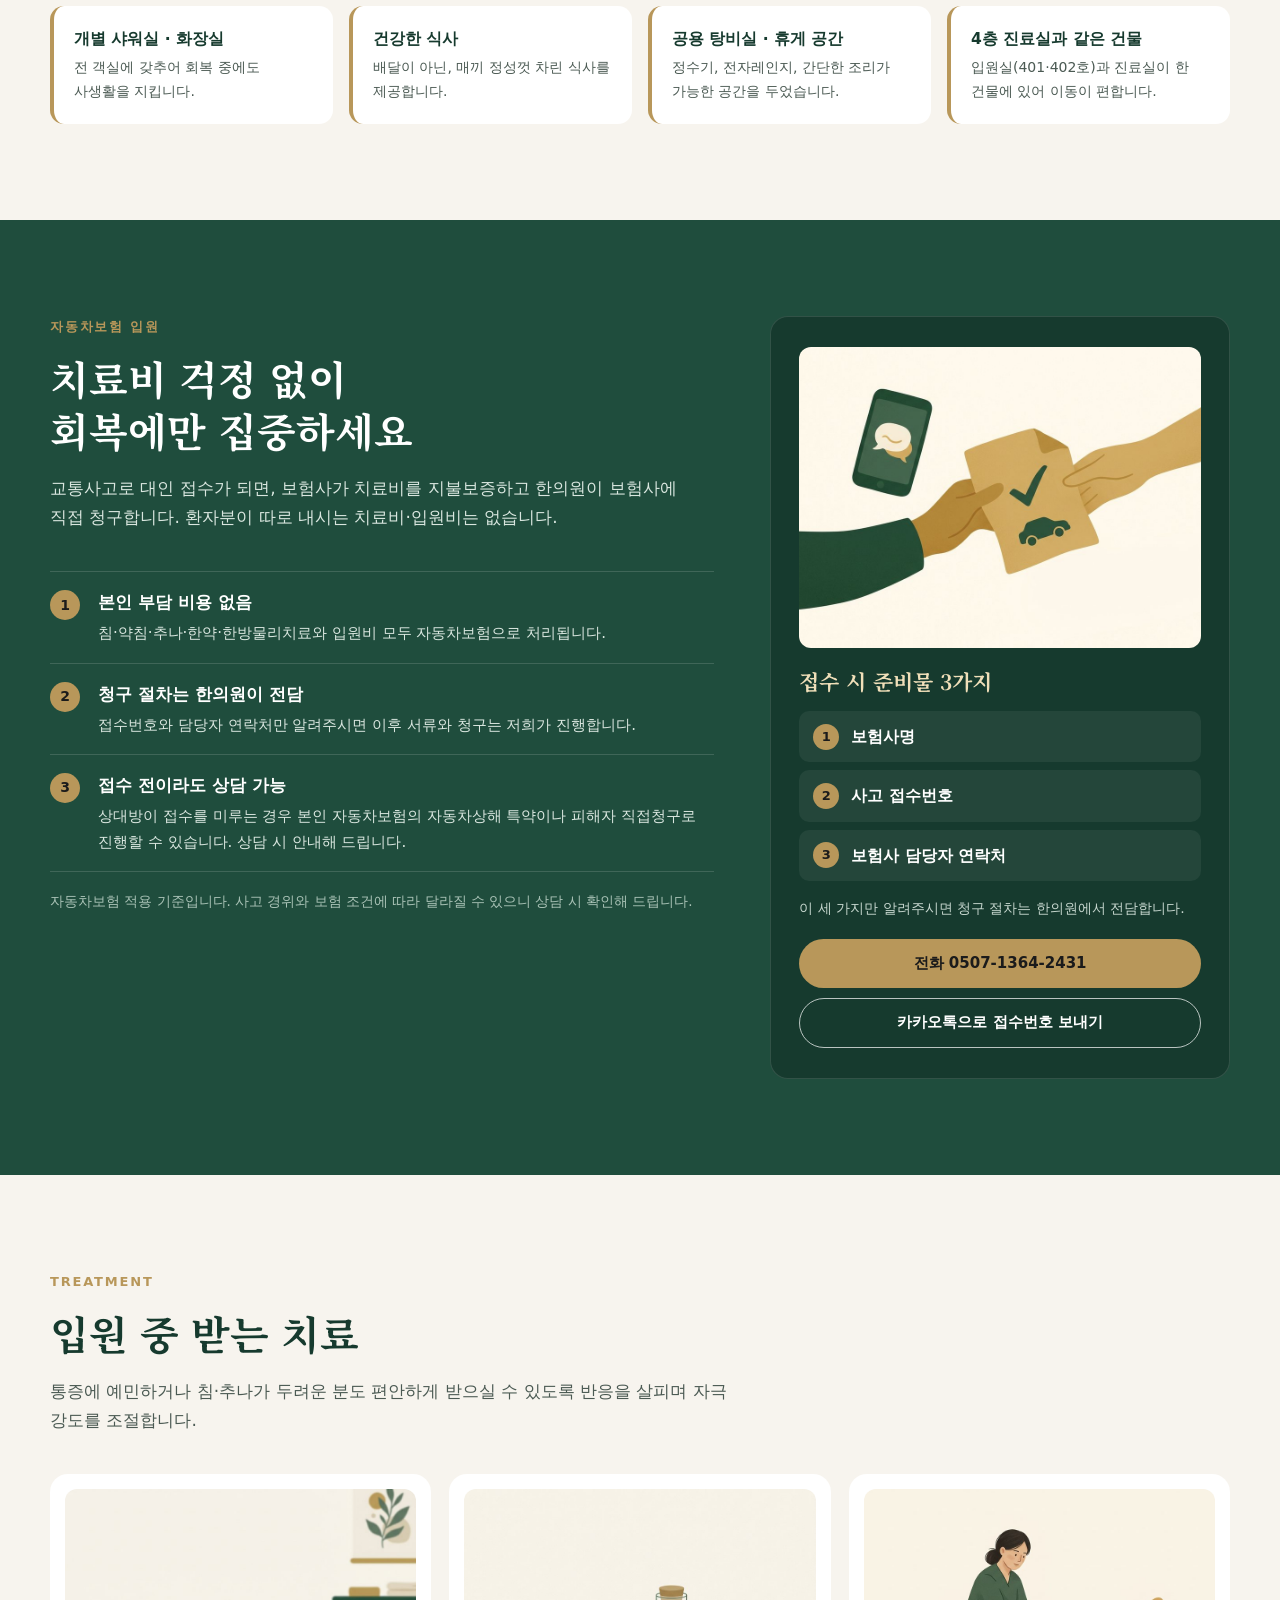
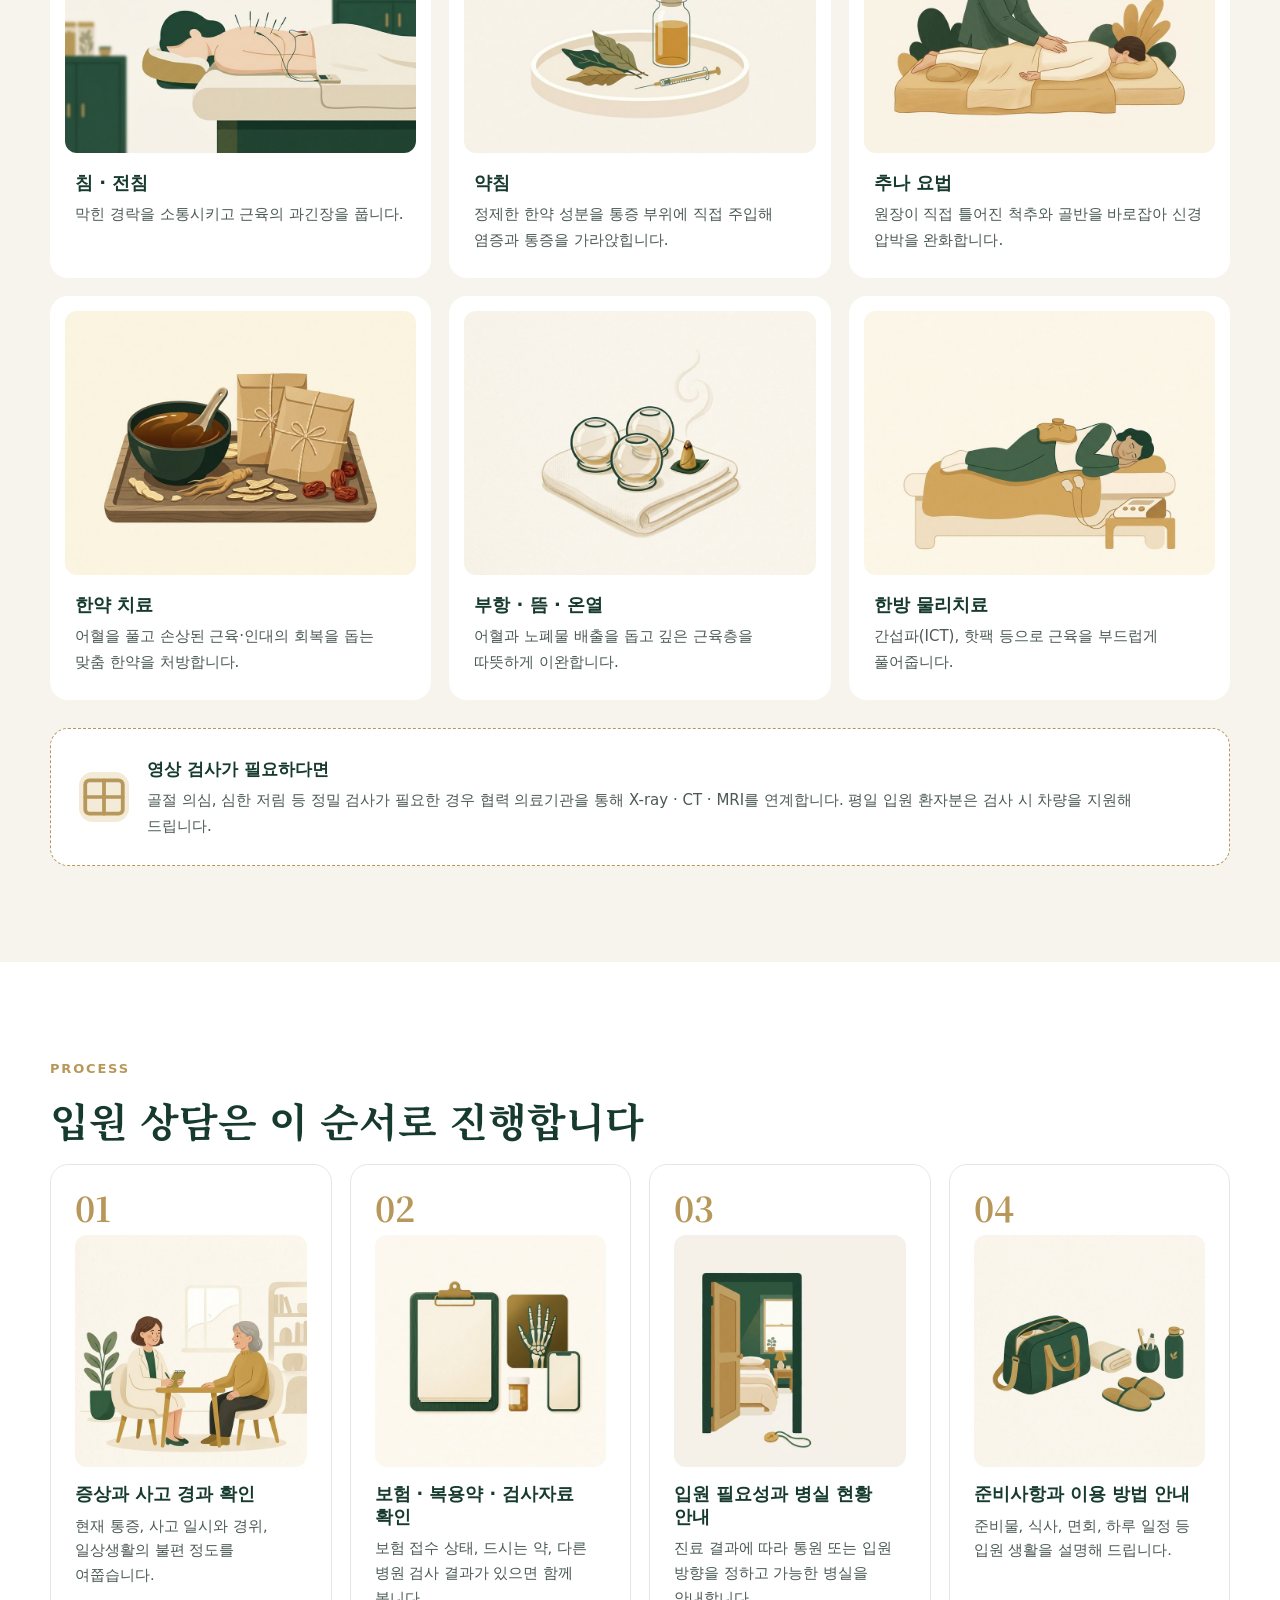
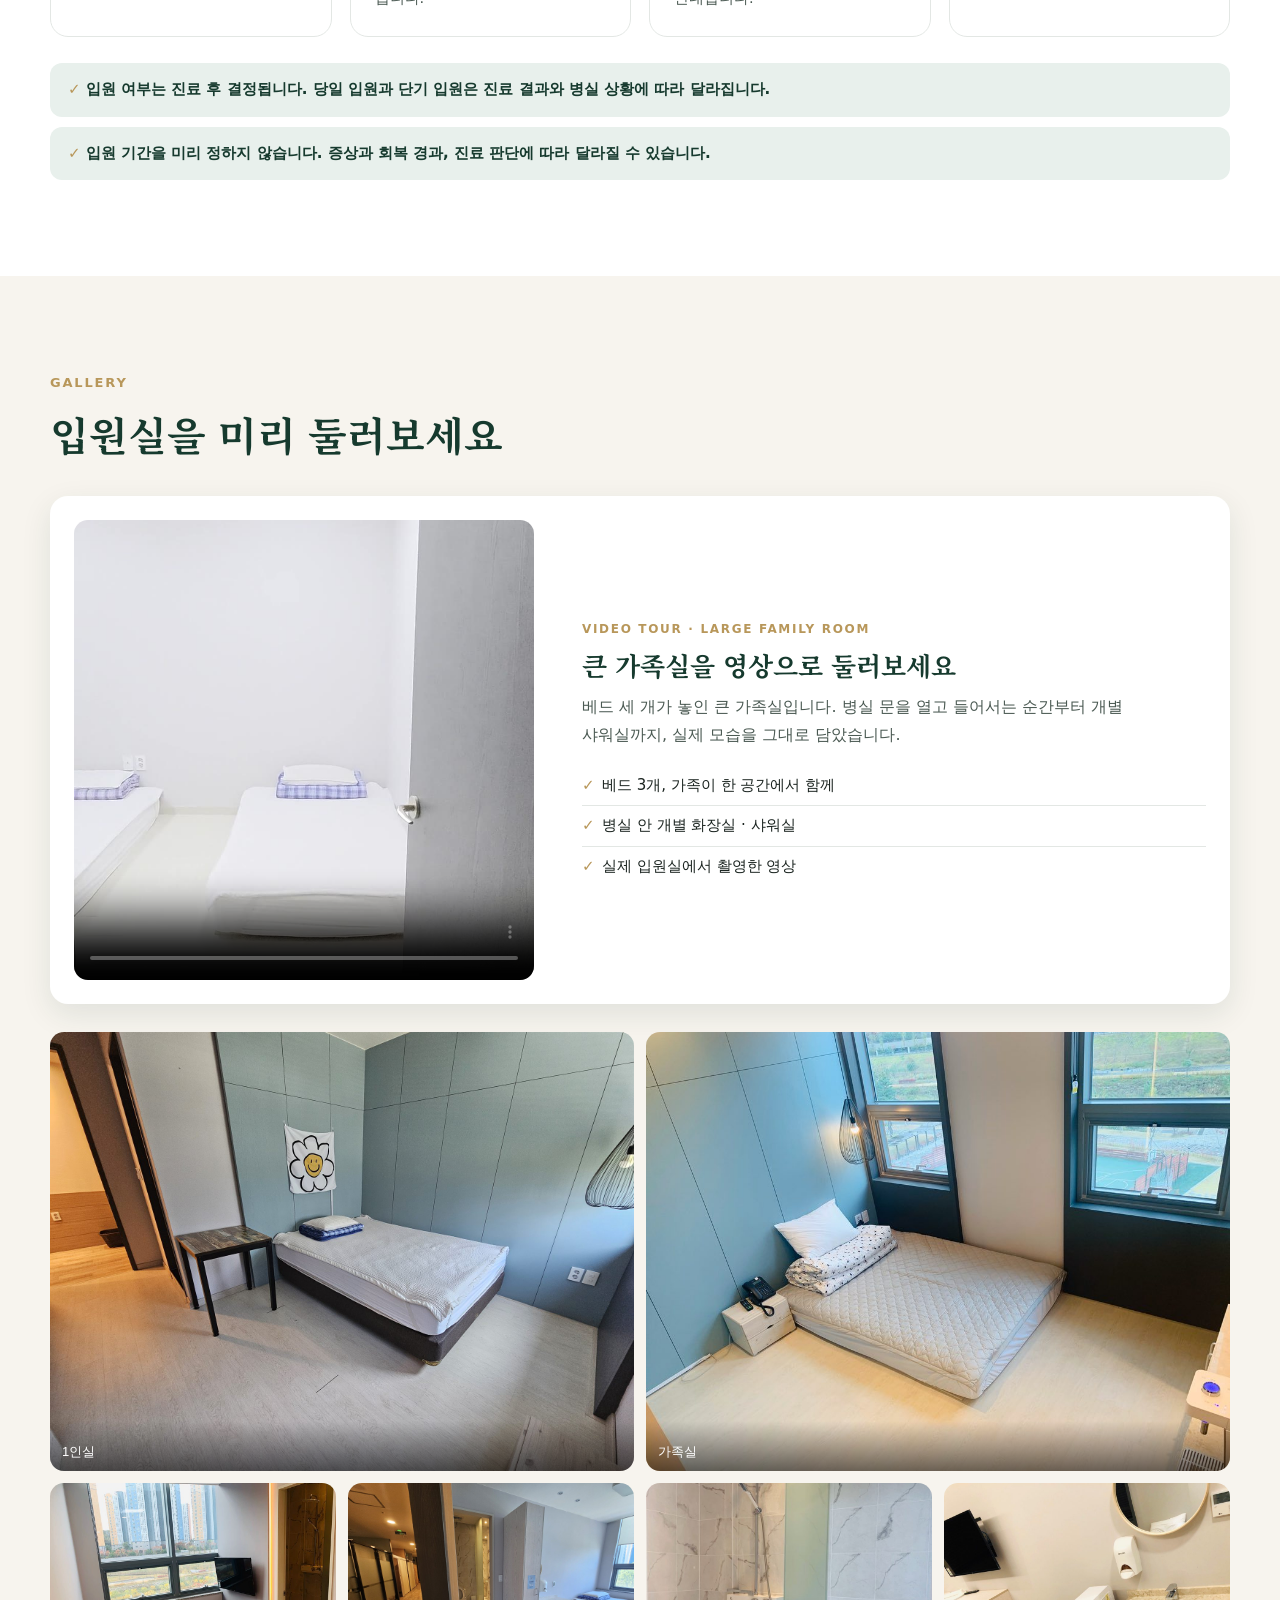
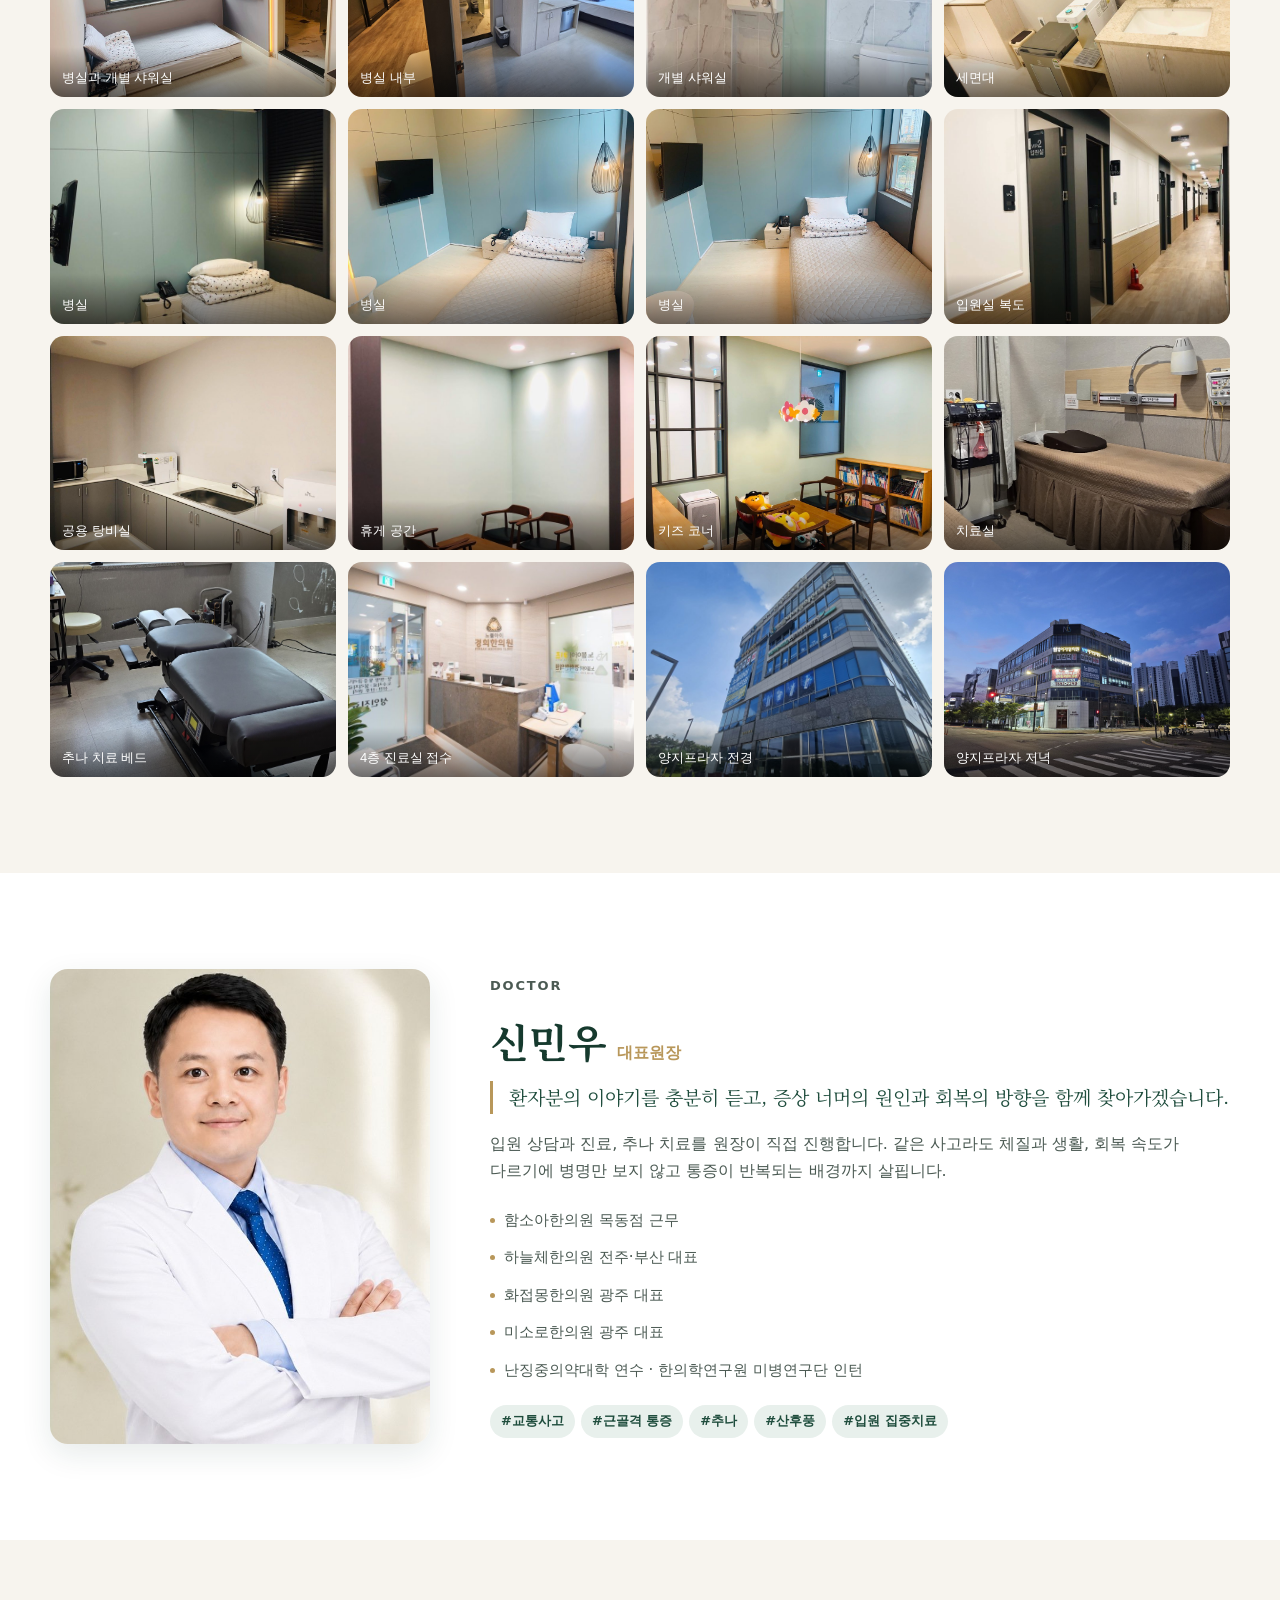
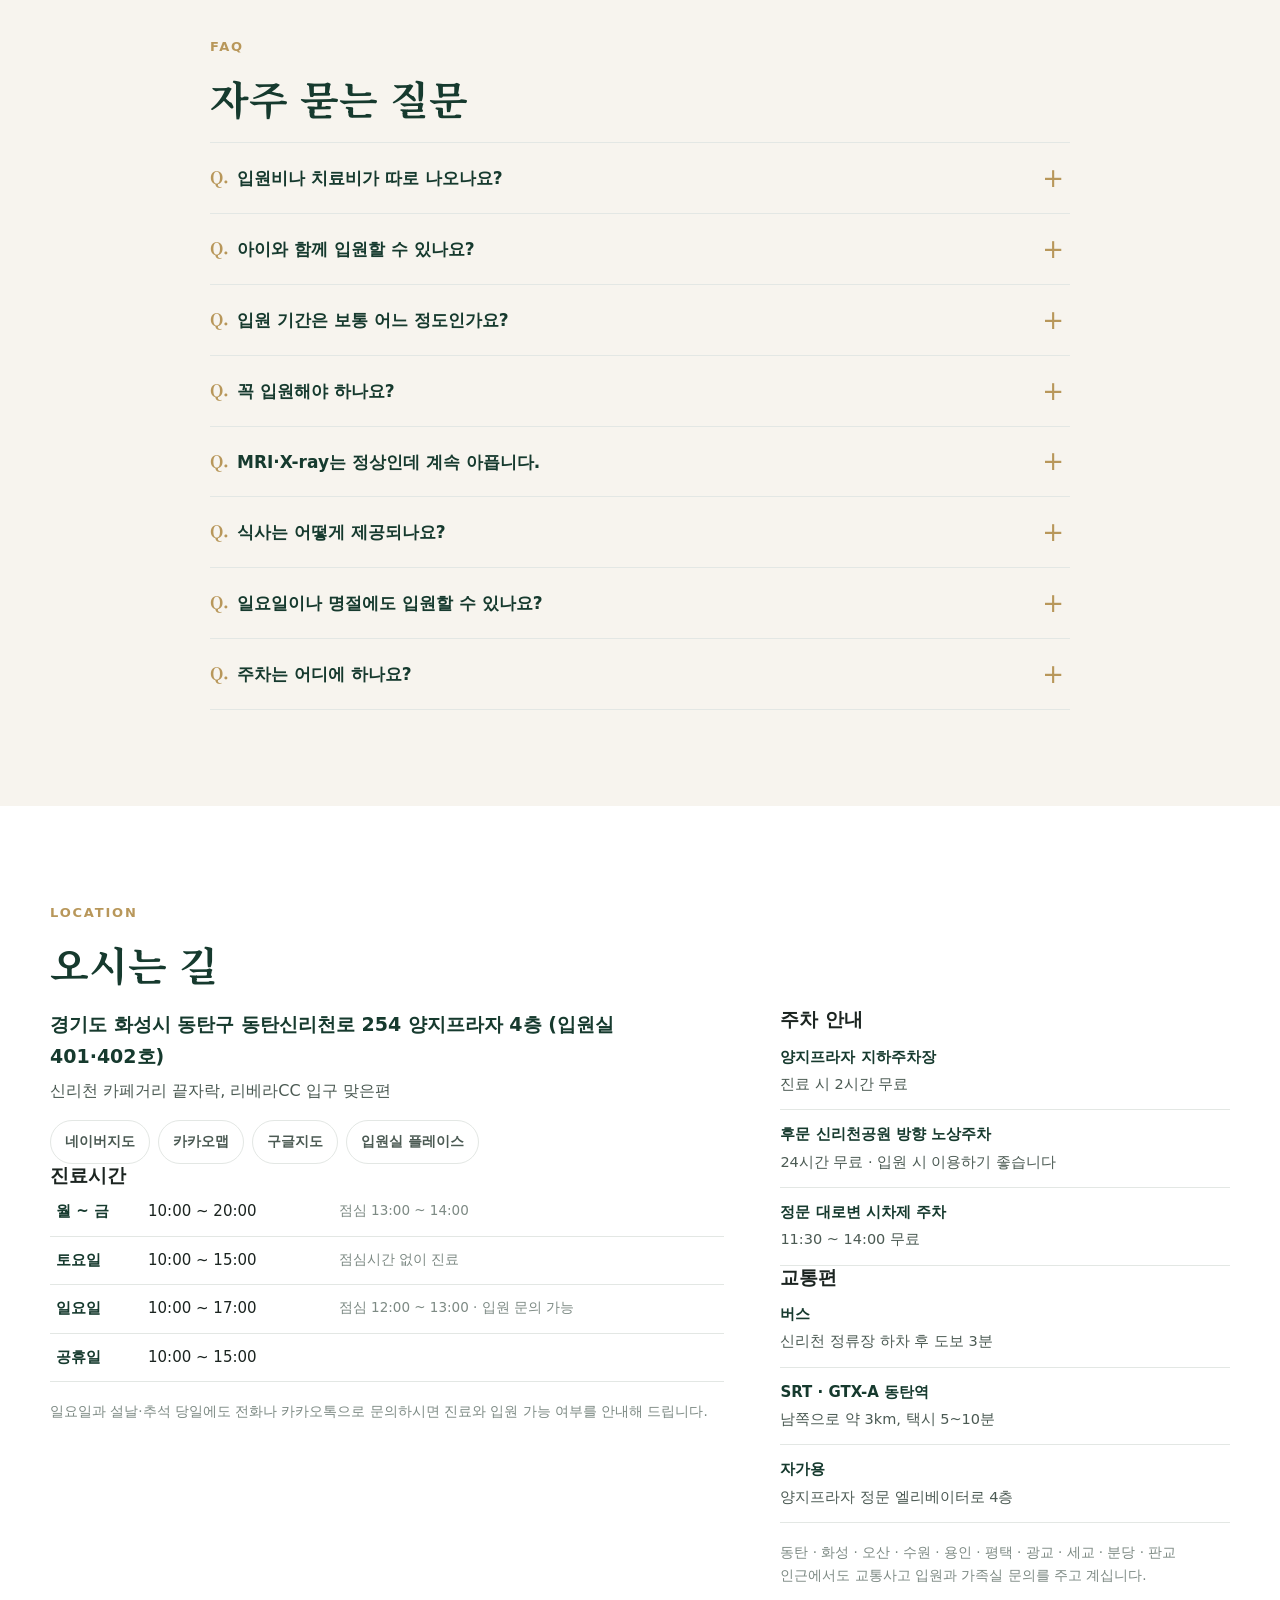
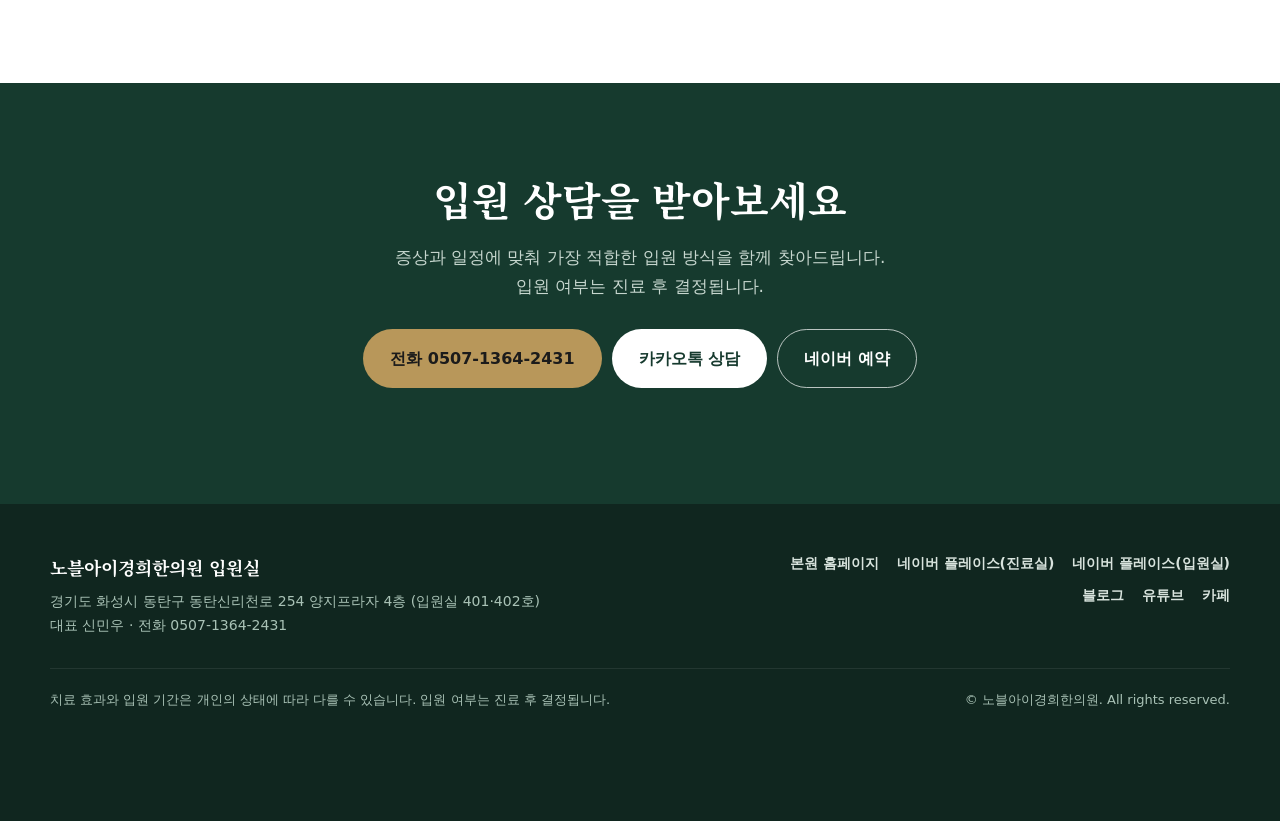
==== commit 526f3c09: "첫 화면 회전(4장, 6초 간격) + 입원 중 받는 치료 일러스트 6장 - hero.images 배열로 사진 순서·간격 관리, 점 버튼으로 수동 전환 - 동작 줄이기 설정 시 자동" ====
--- a/index.html
+++ b/index.html
@@ -48,7 +48,7 @@
 
     <!-- 첫 화면 -->
     <section class="hero" id="top">
-      <div class="hero-media"><img id="heroImg" src="" alt="노블아이경희한의원 입원실 병실"></div>
+      <div class="hero-media"></div>
       <div class="wrap hero-inner">
         <p class="eyebrow light" id="heroEyebrow"></p>
         <h1 id="heroTitle"></h1>
--- a/assets/style.css
+++ b/assets/style.css
@@ -101,7 +101,13 @@
 /* ---------- 첫 화면 ---------- */
 .hero { position: relative; min-height: min(88vh, 760px); display: flex; align-items: flex-end; color: #fff; overflow: hidden; }
 .hero-media { position: absolute; inset: 0; }
-.hero-media img { width: 100%; height: 100%; object-fit: cover; object-position: center; }
+.hero-media img { position: absolute; inset: 0; width: 100%; height: 100%; object-fit: cover; object-position: center; }
+.hero-slide { opacity: 0; transform: scale(1.04); transition: opacity 1.4s ease, transform 7s ease-out; }
+.hero-slide.is-on { opacity: 1; transform: scale(1); }
+.hero-dots { position: absolute; z-index: 2; right: max(20px, (100% - var(--wrap)) / 2); bottom: 28px; display: flex; gap: 8px; }
+.hero-dots button { width: 9px; height: 9px; padding: 0; border: 0; border-radius: 999px; background: rgba(255,255,255,.45); cursor: pointer; transition: width .3s, background .3s; }
+.hero-dots button[aria-current="true"] { width: 26px; background: var(--gold); }
+@media (prefers-reduced-motion: reduce) { .hero-slide { transition: opacity .3s; transform: none !important; } }
 .hero-media::after {
   content: ""; position: absolute; inset: 0;
   background: linear-gradient(180deg, rgba(22,58,46,.25) 0%, rgba(22,58,46,.55) 55%, rgba(22,58,46,.92) 100%);
@@ -308,6 +314,7 @@
   .nav.open a { padding: 14px 4px; border-bottom: 1px solid var(--line); font-size: 16px; }
   .hero { min-height: min(82vh, 680px); }
   .hero-inner { padding: 90px 0 48px; margin-left: 20px; margin-right: 20px; }
+  .hero-dots { top: calc(var(--header-h) + 14px); bottom: auto; right: 20px; }
   .section { padding: 64px 0; }
   .rooms-grid, .card-grid.three, .card-grid.four, .steps, .facility-grid { grid-template-columns: 1fr; }
   .card.has-illust { display: grid; grid-template-columns: 112px 1fr; column-gap: 14px; align-items: start; padding: 14px; }
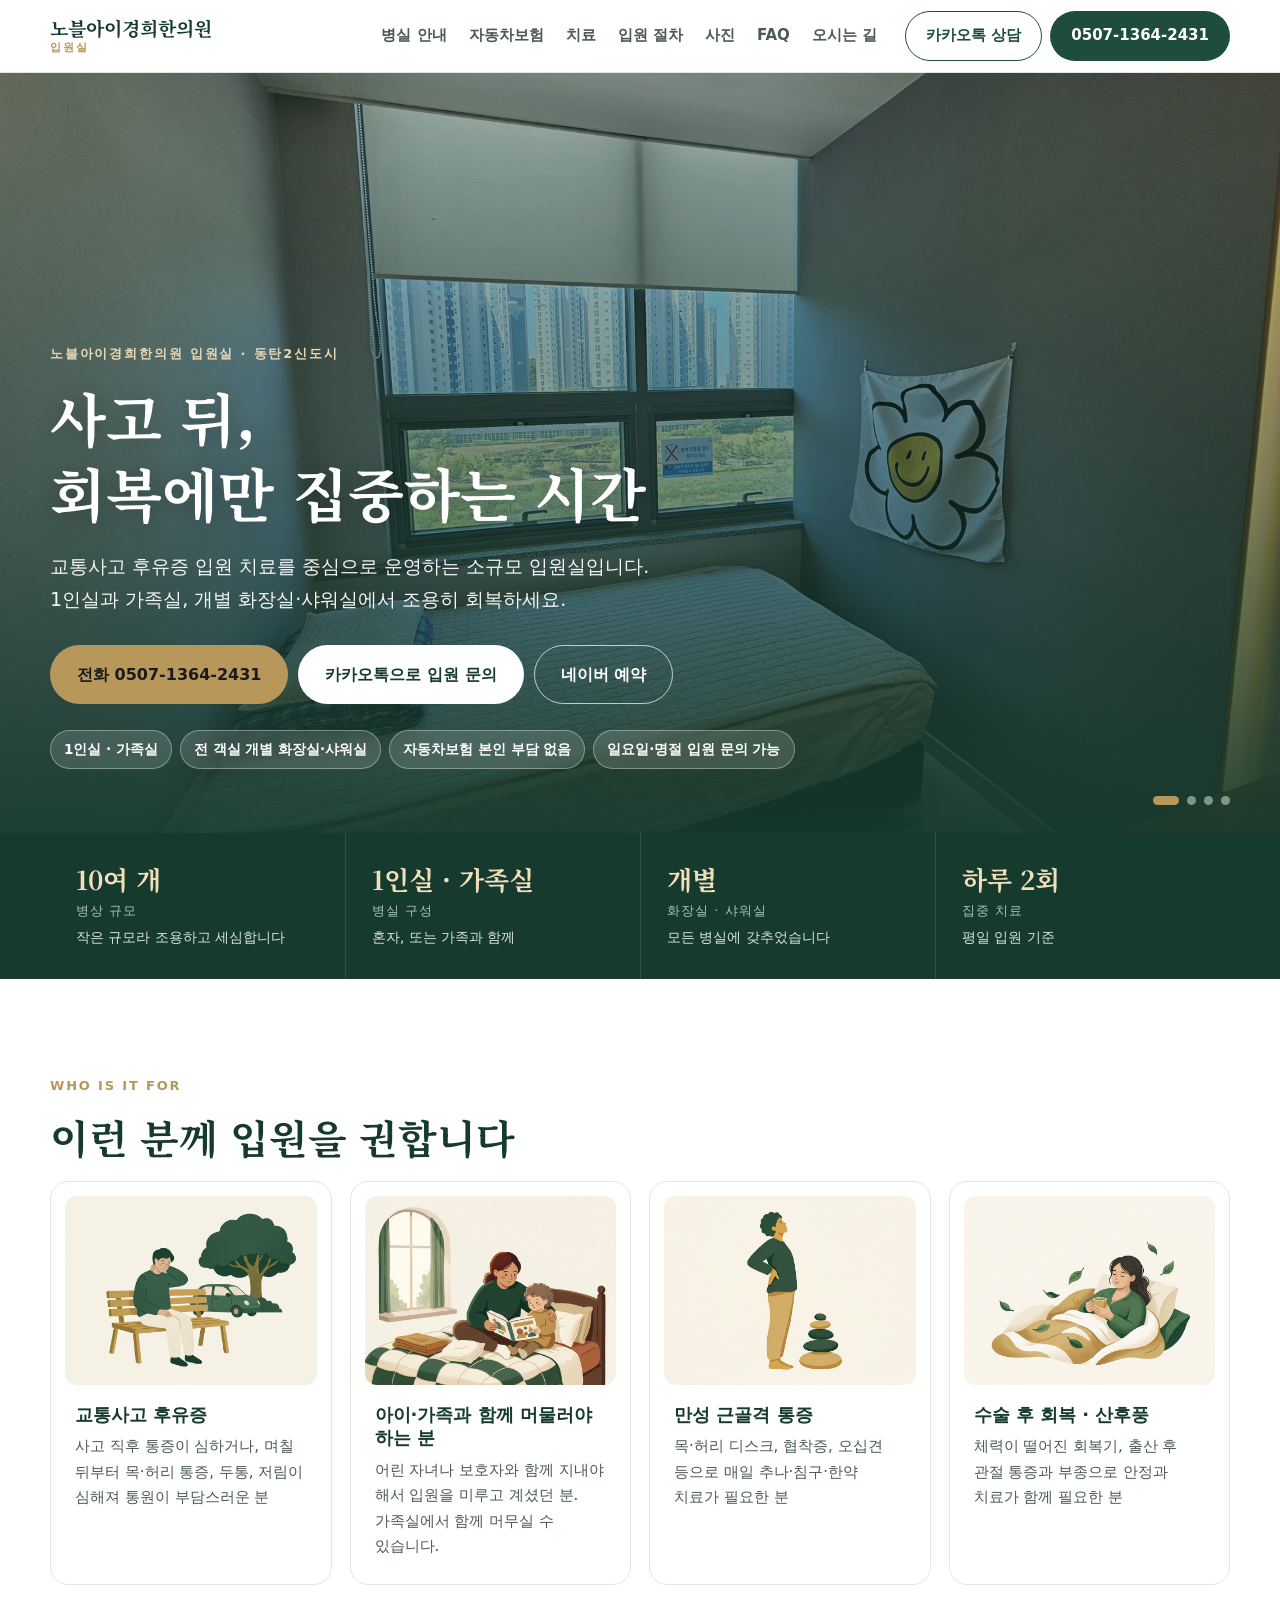
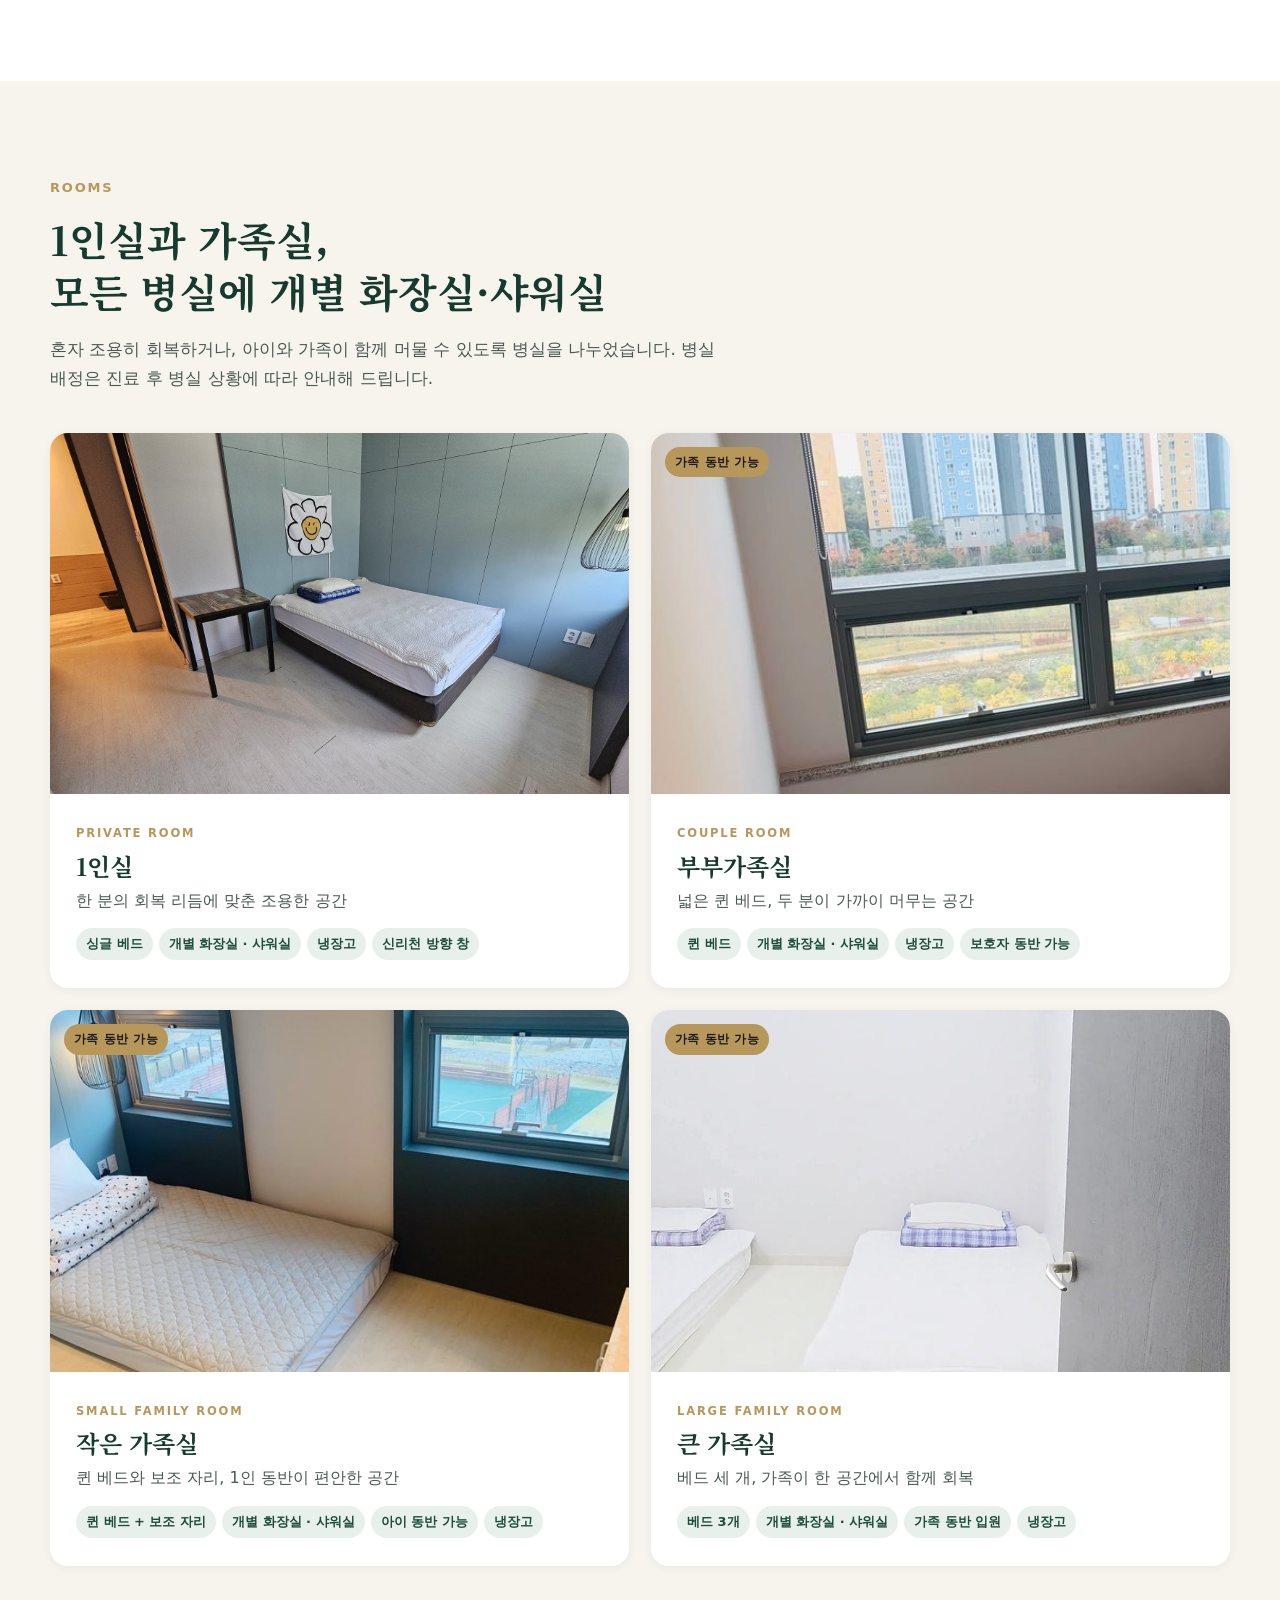
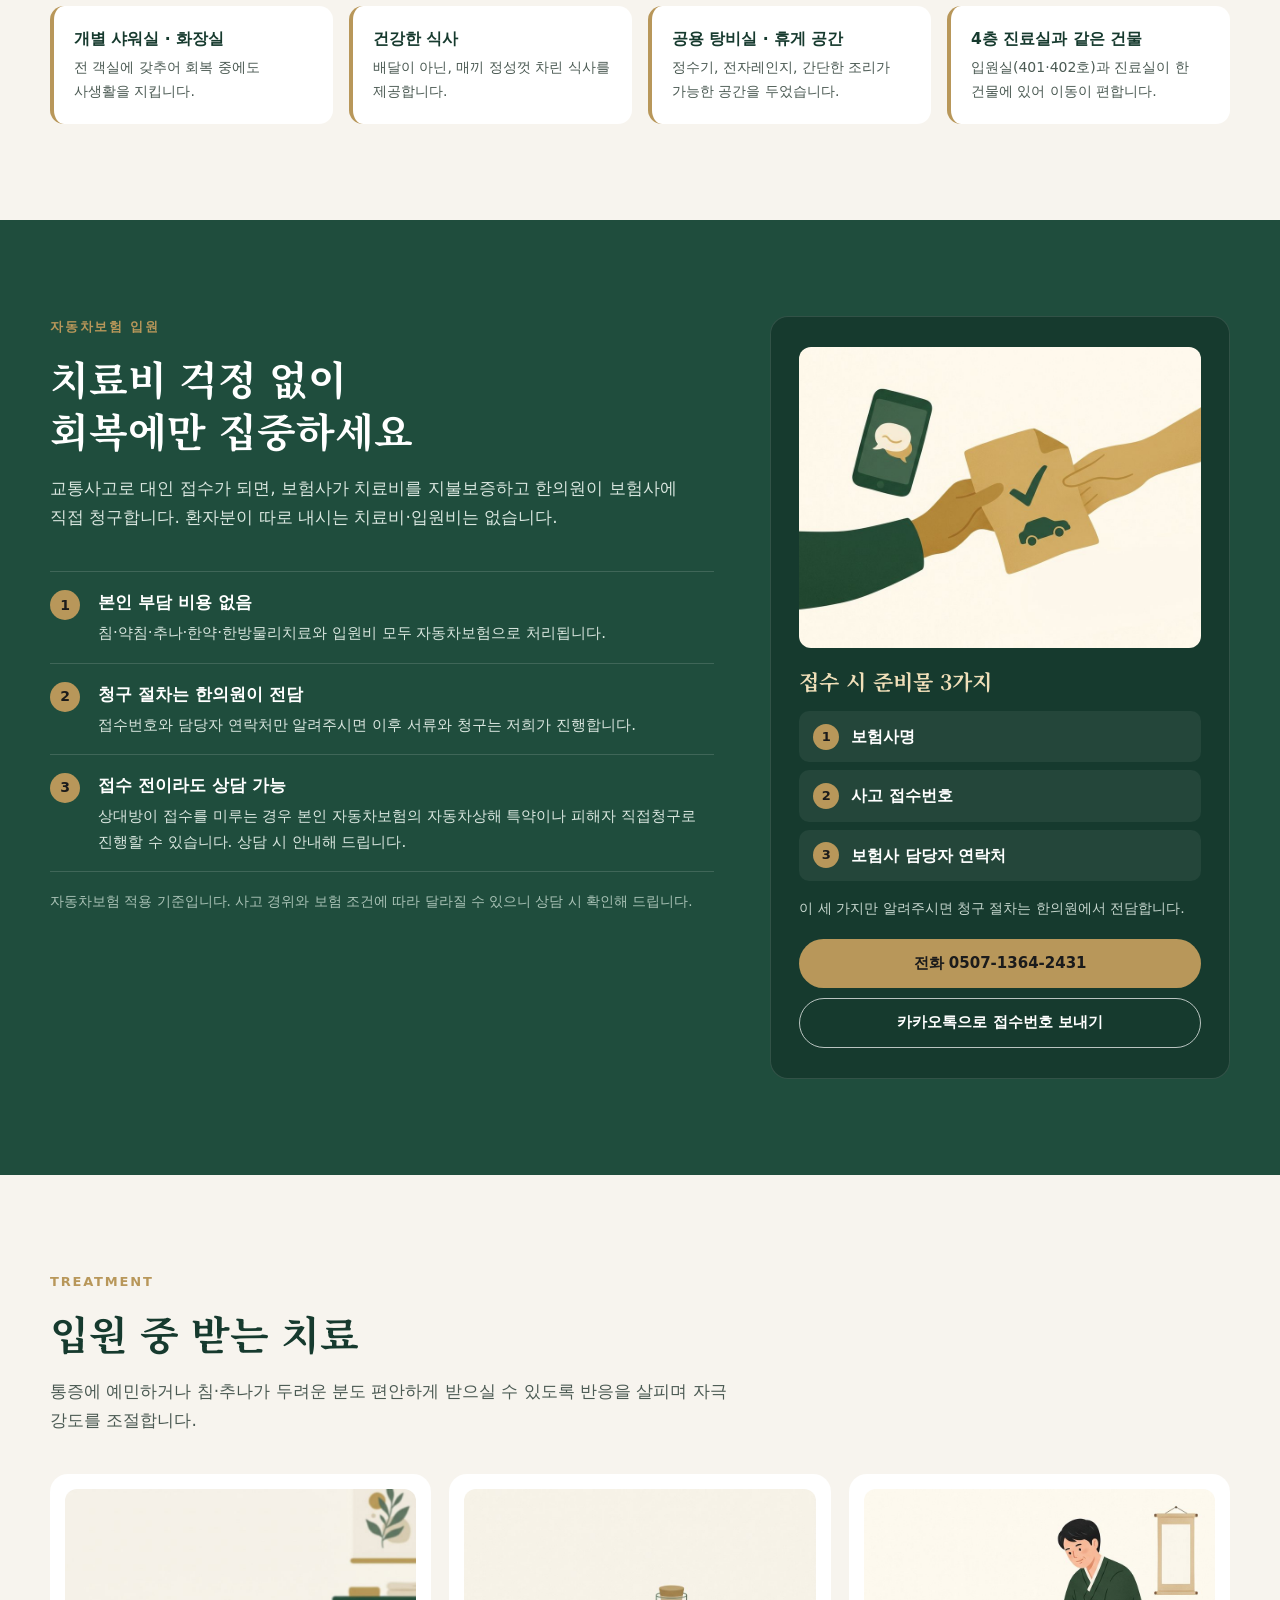
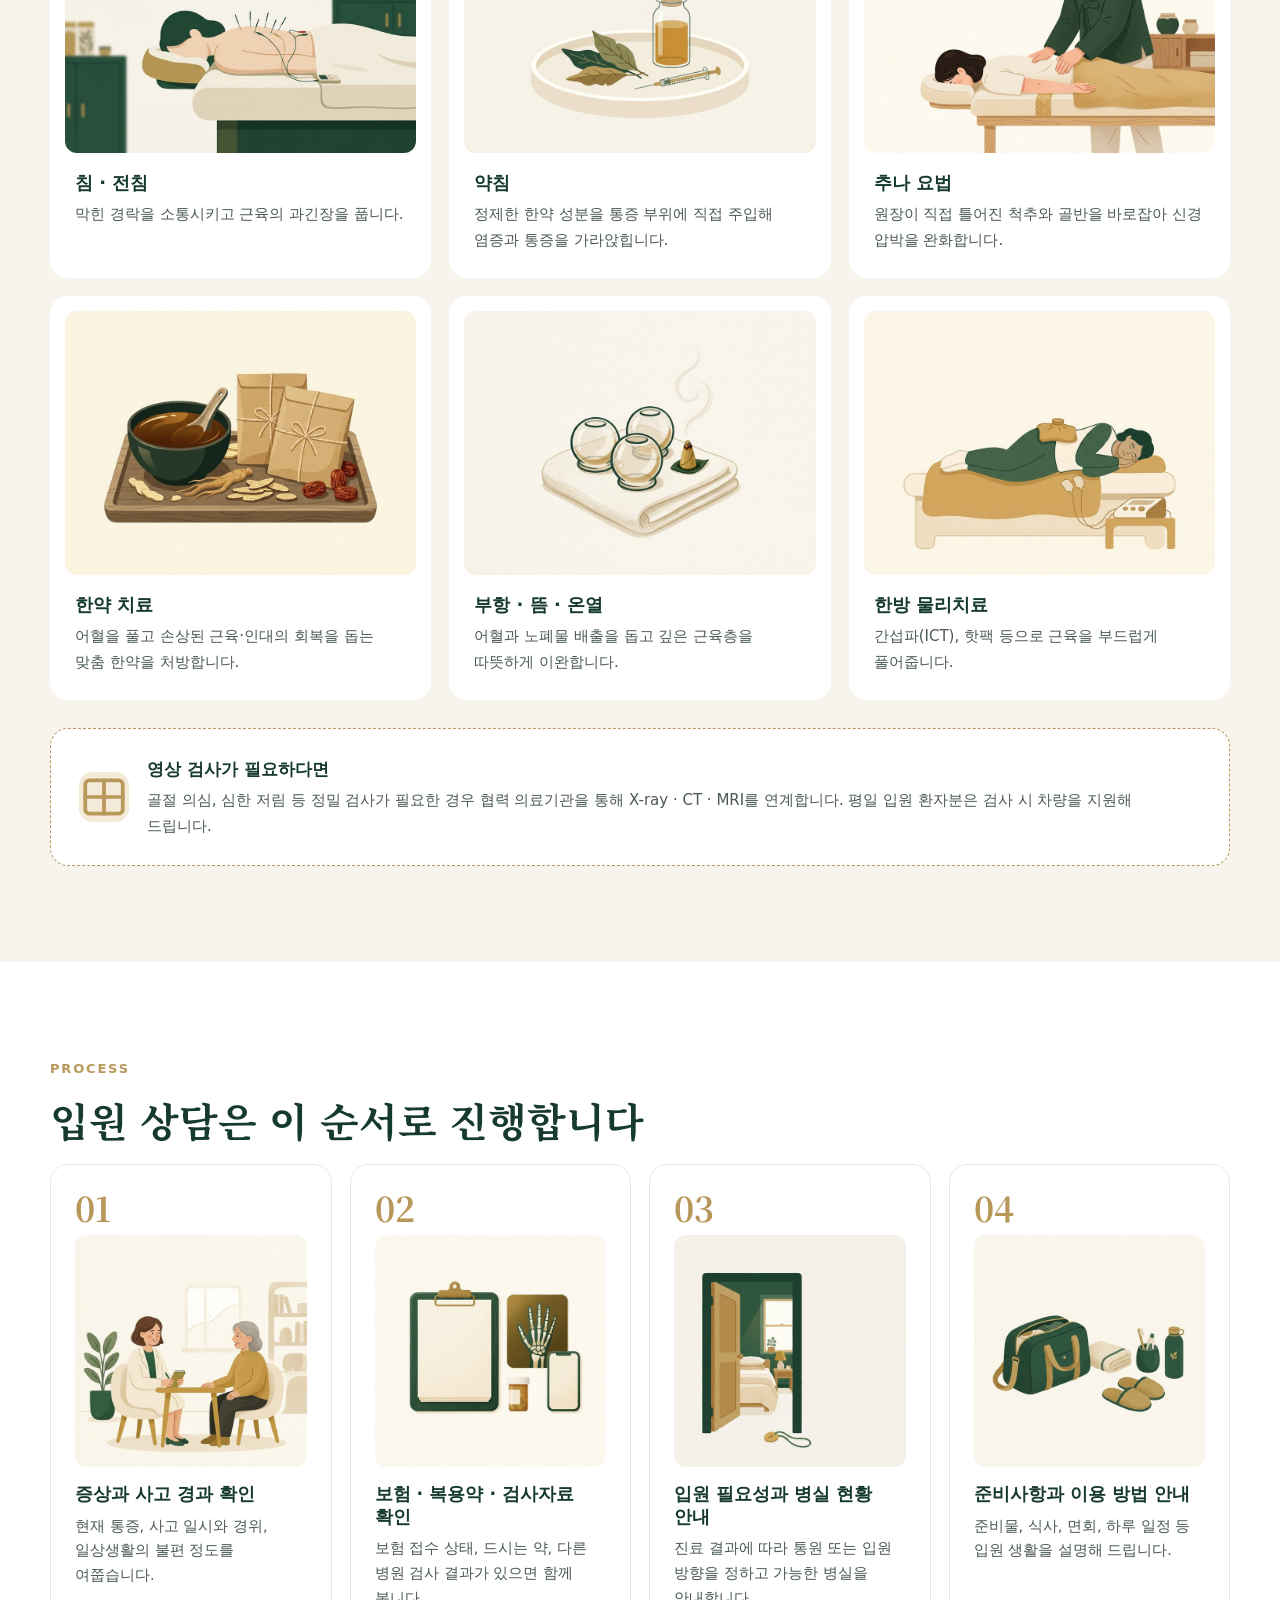
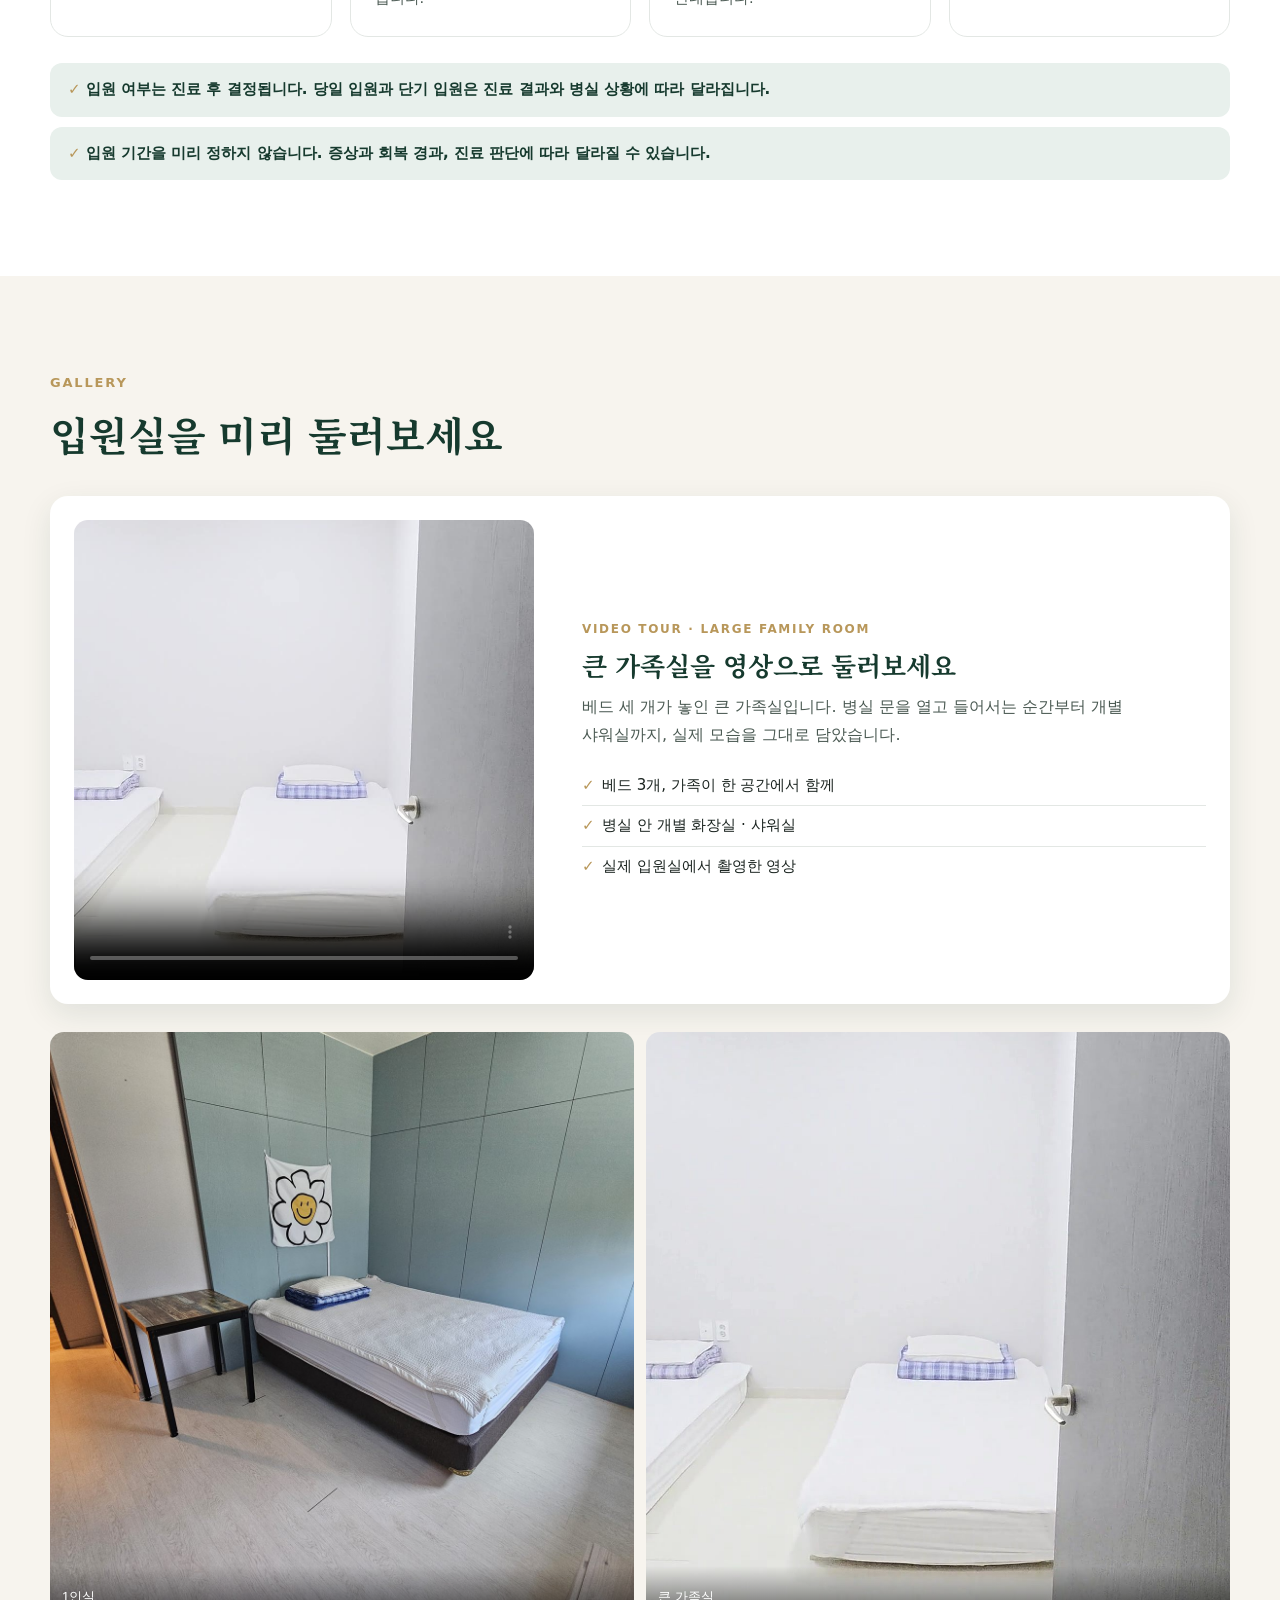
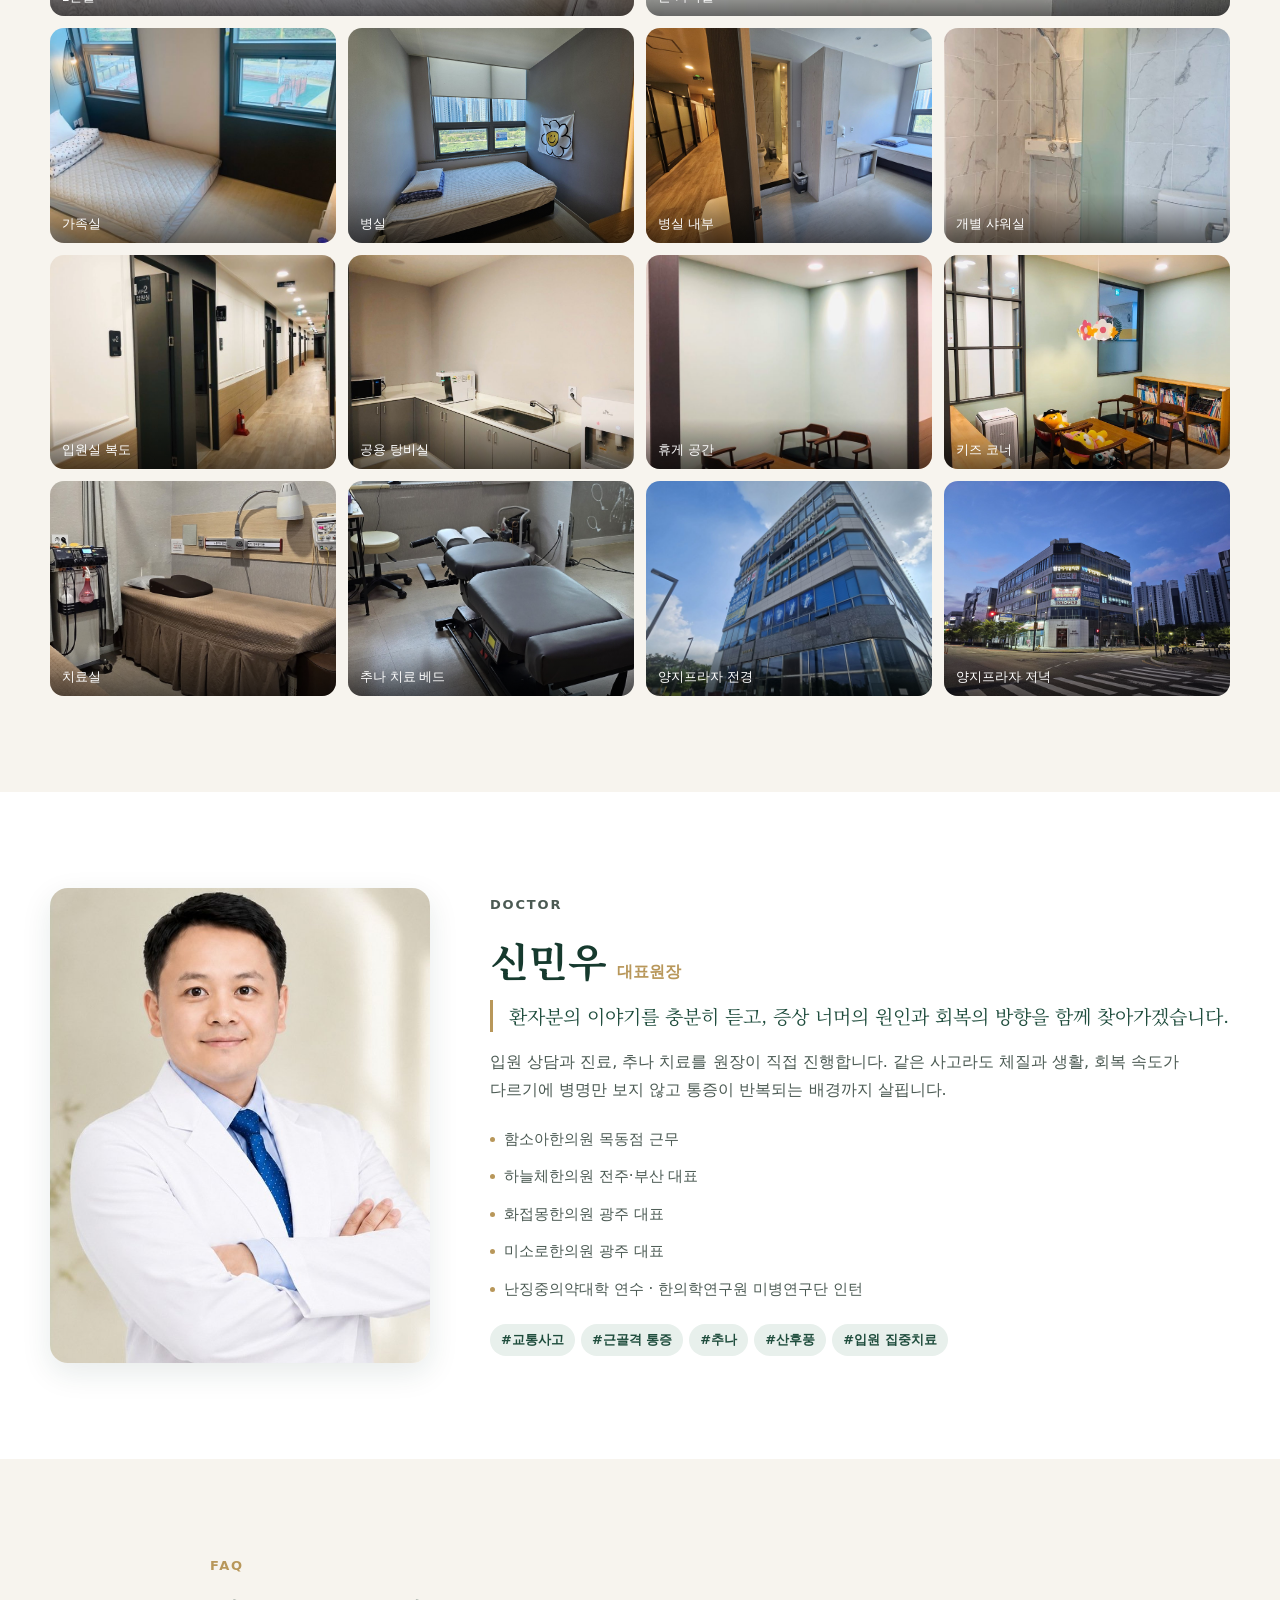
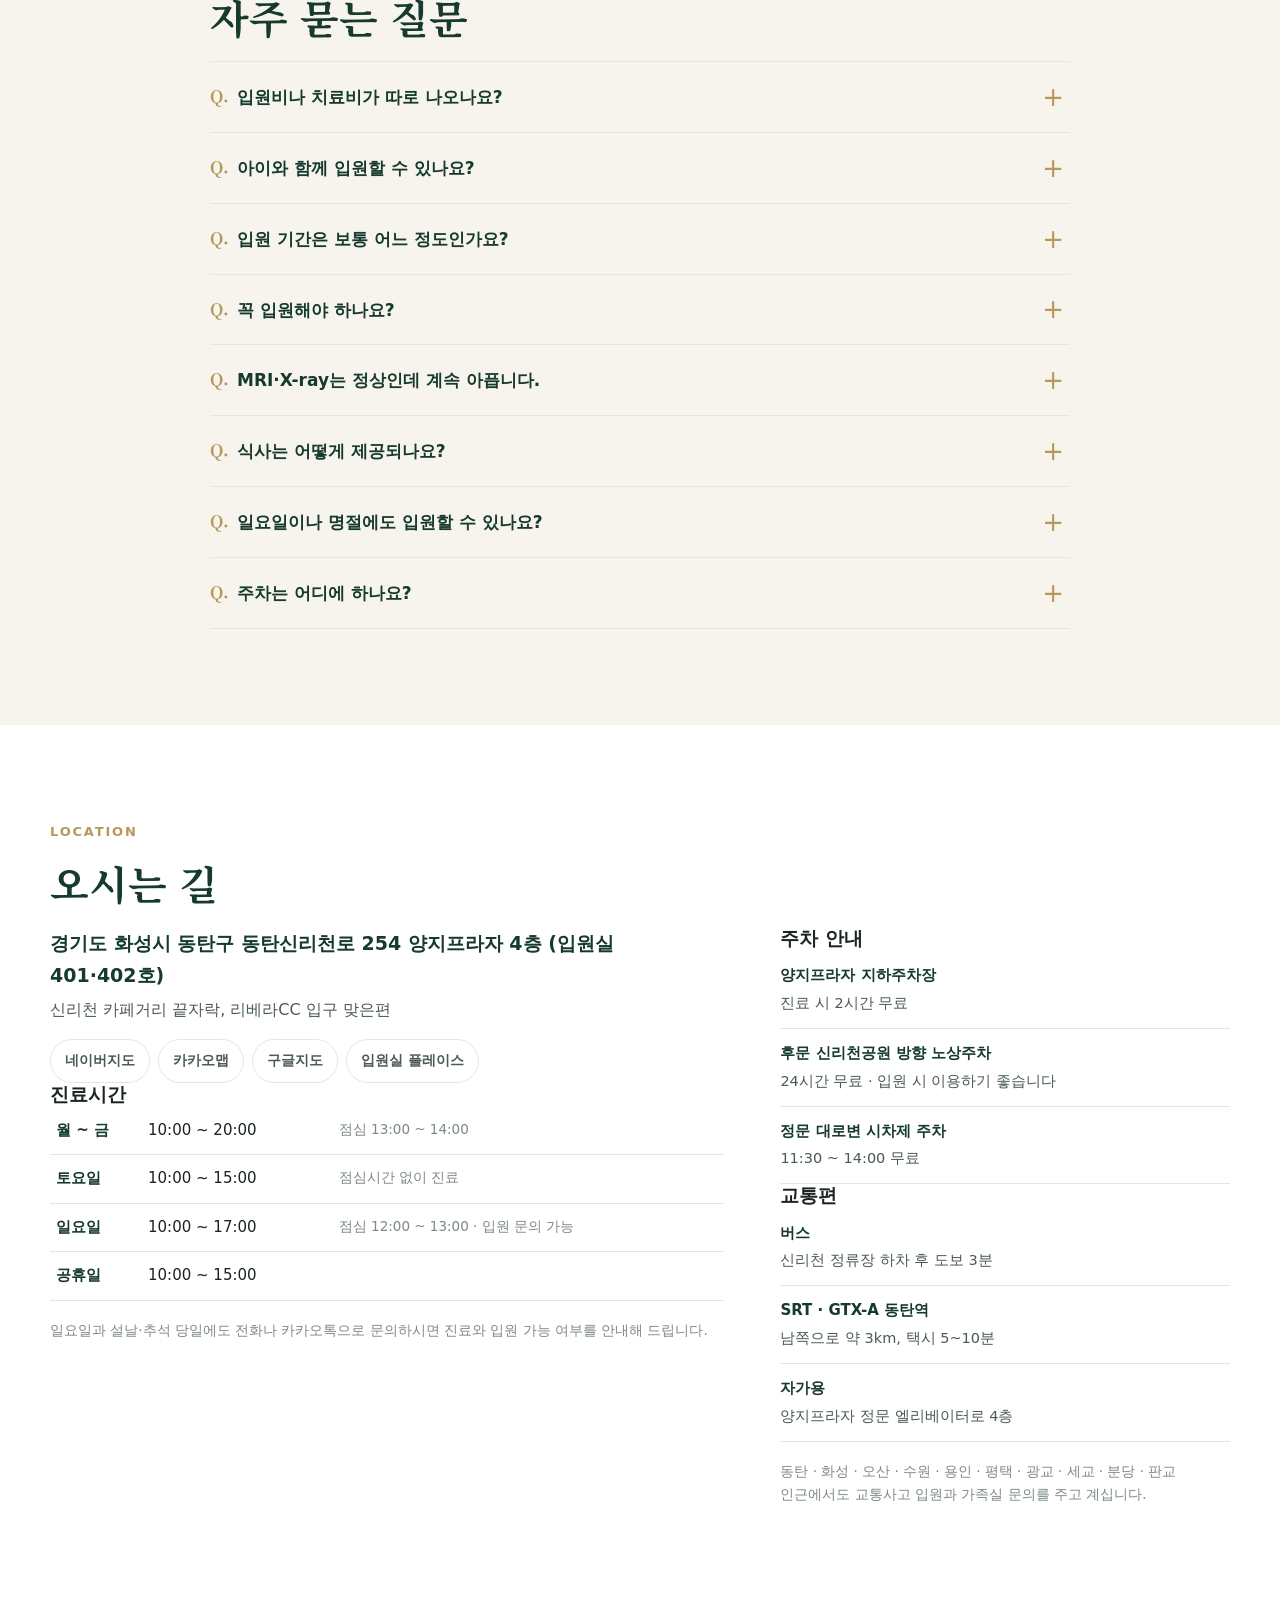
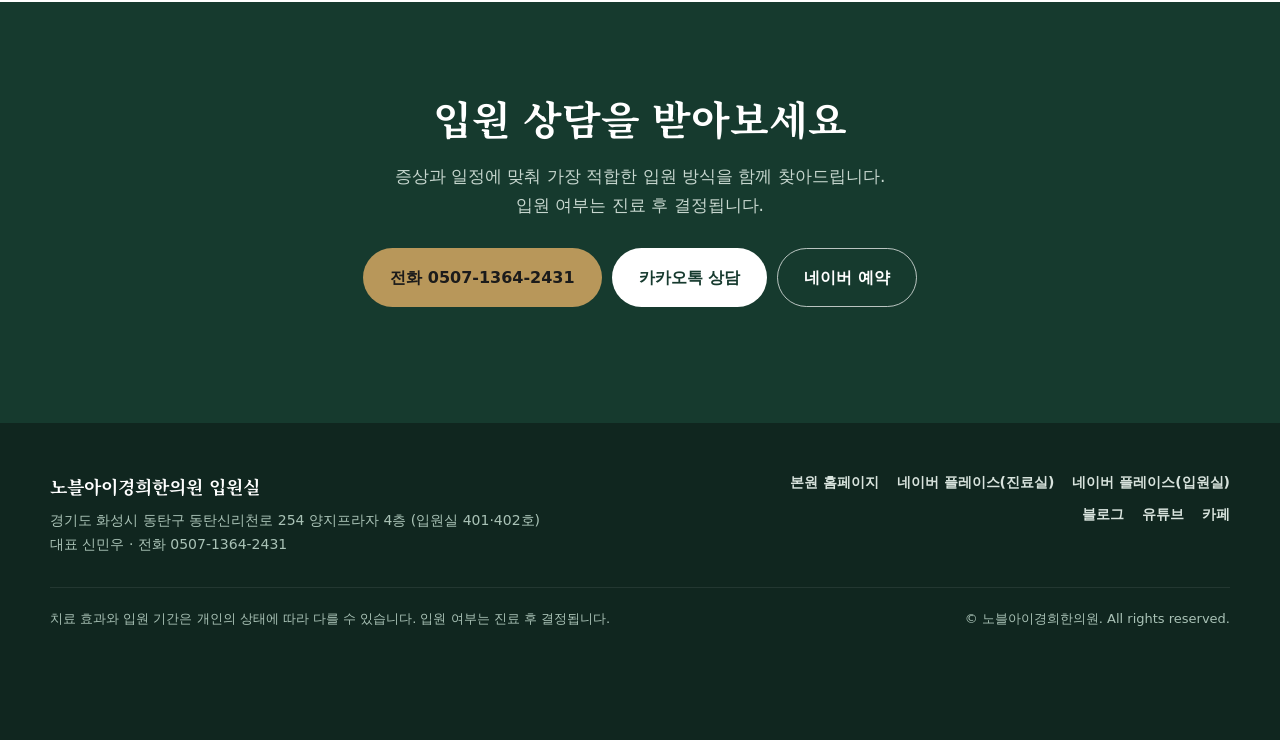
==== commit a57c2d34: "사진 관리 페이지(admin.html) 추가, 사진 설정을 photos.js로 분리 - 병실 카드·갤러리·첫 화면 사진을 고르고 새 사진 업로드(1600px JPG로 축소) 후 저" ====
--- a/index.html
+++ b/index.html
@@ -245,6 +245,7 @@
   </div>
 
   <script src="content.js"></script>
+  <script src="photos.js"></script>
   <script src="assets/app.js"></script>
 </body>
 </html>
